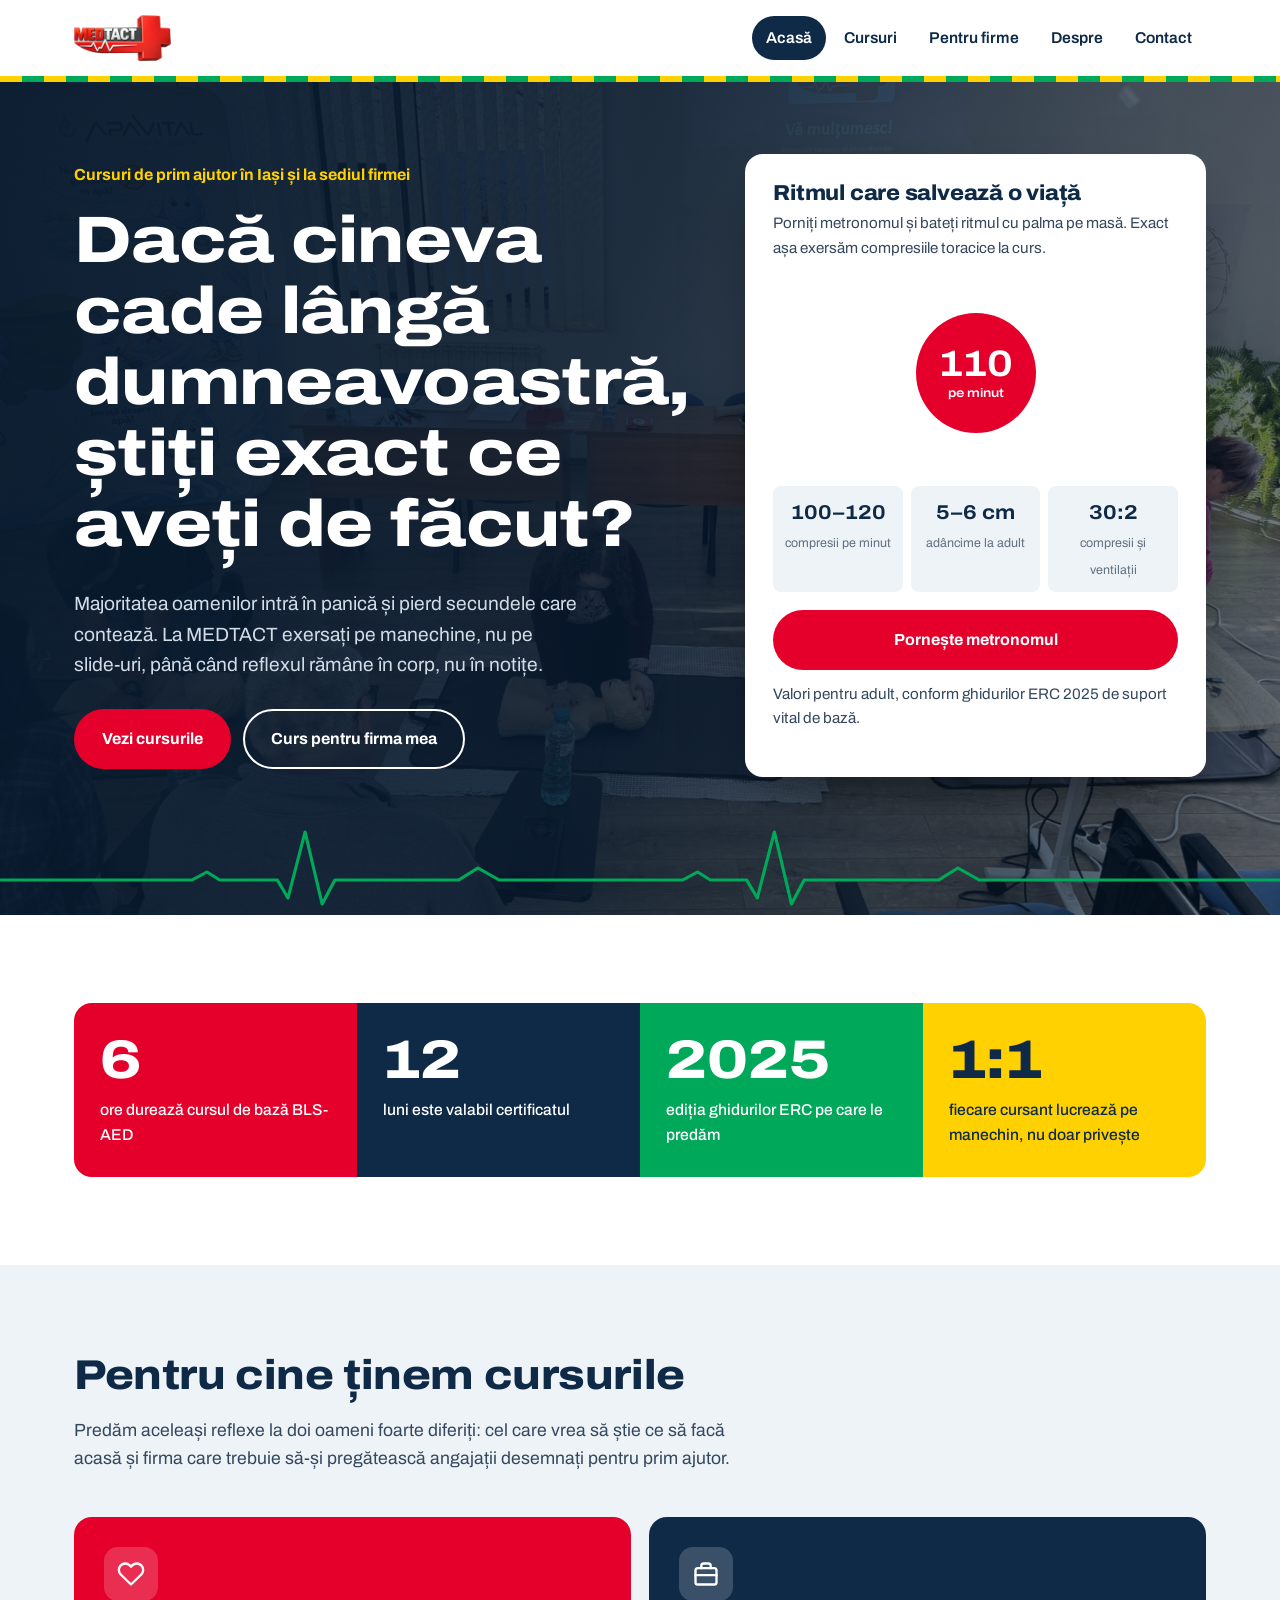
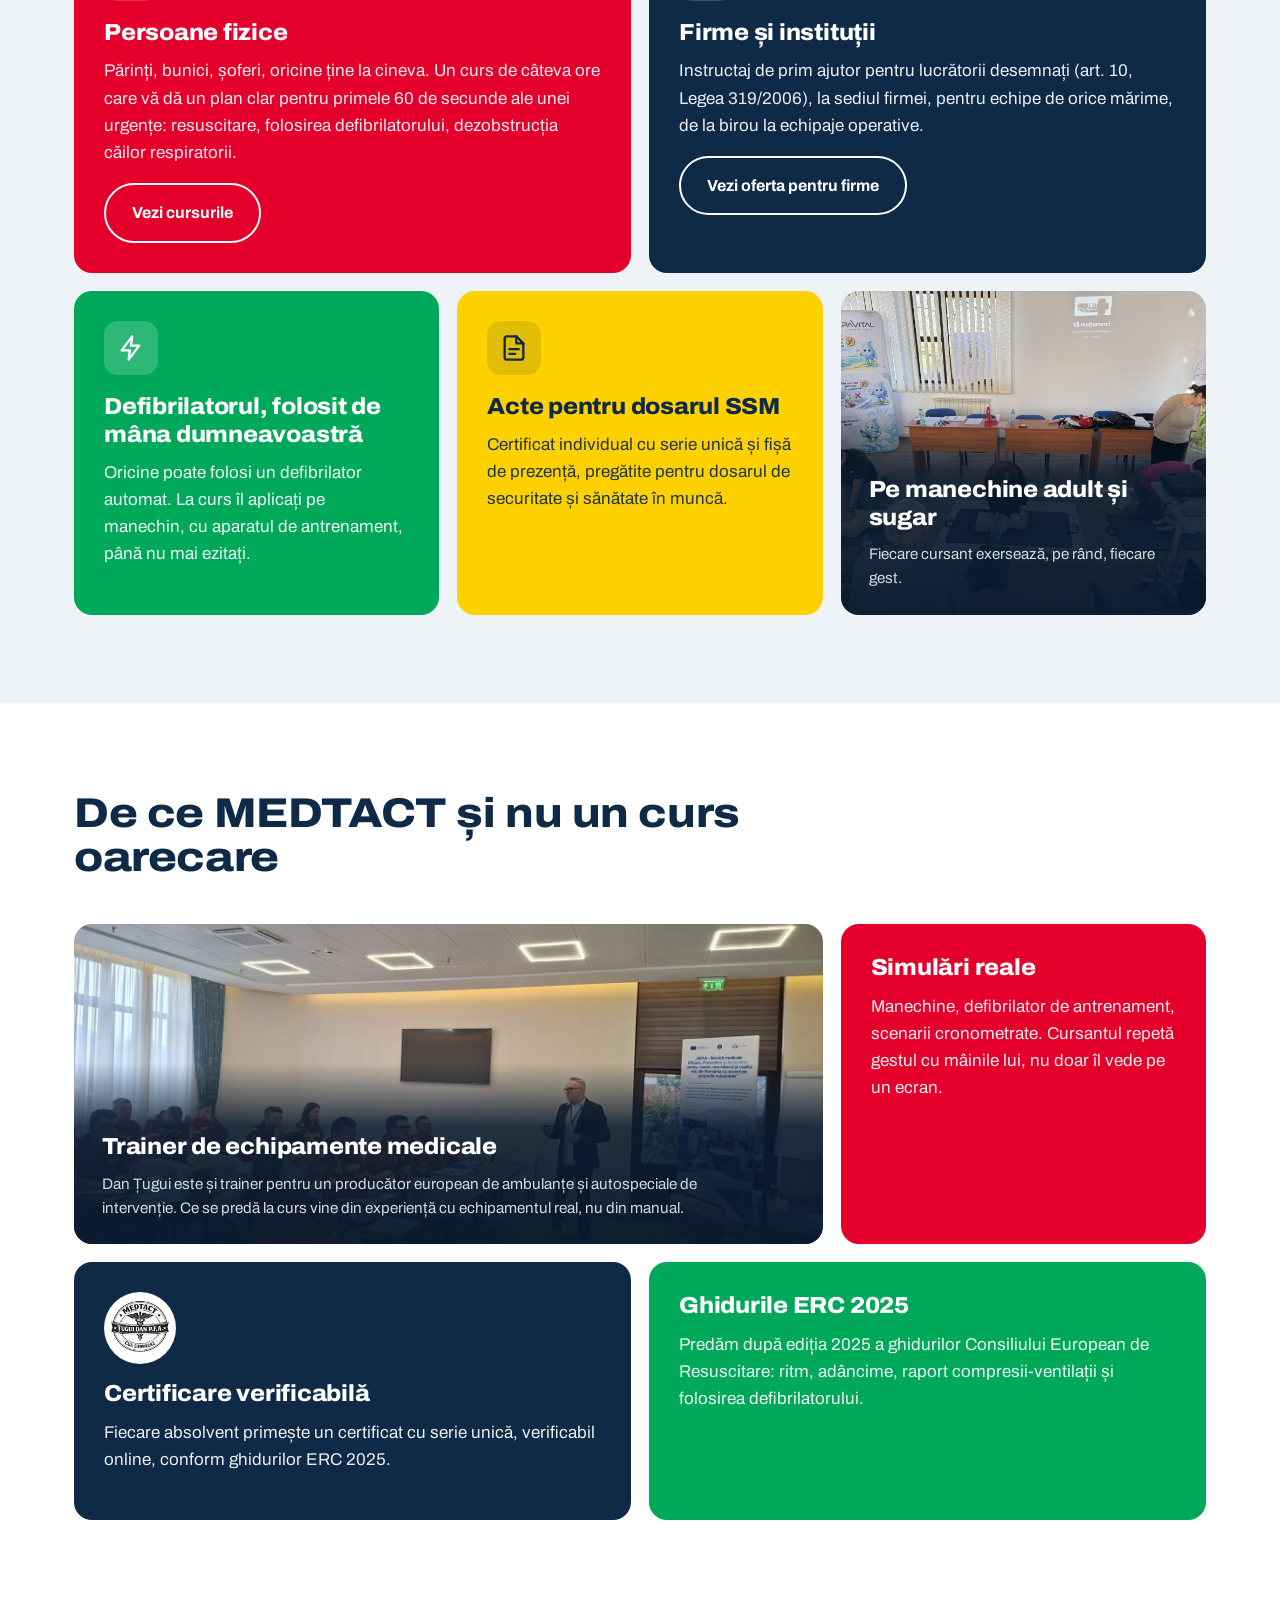
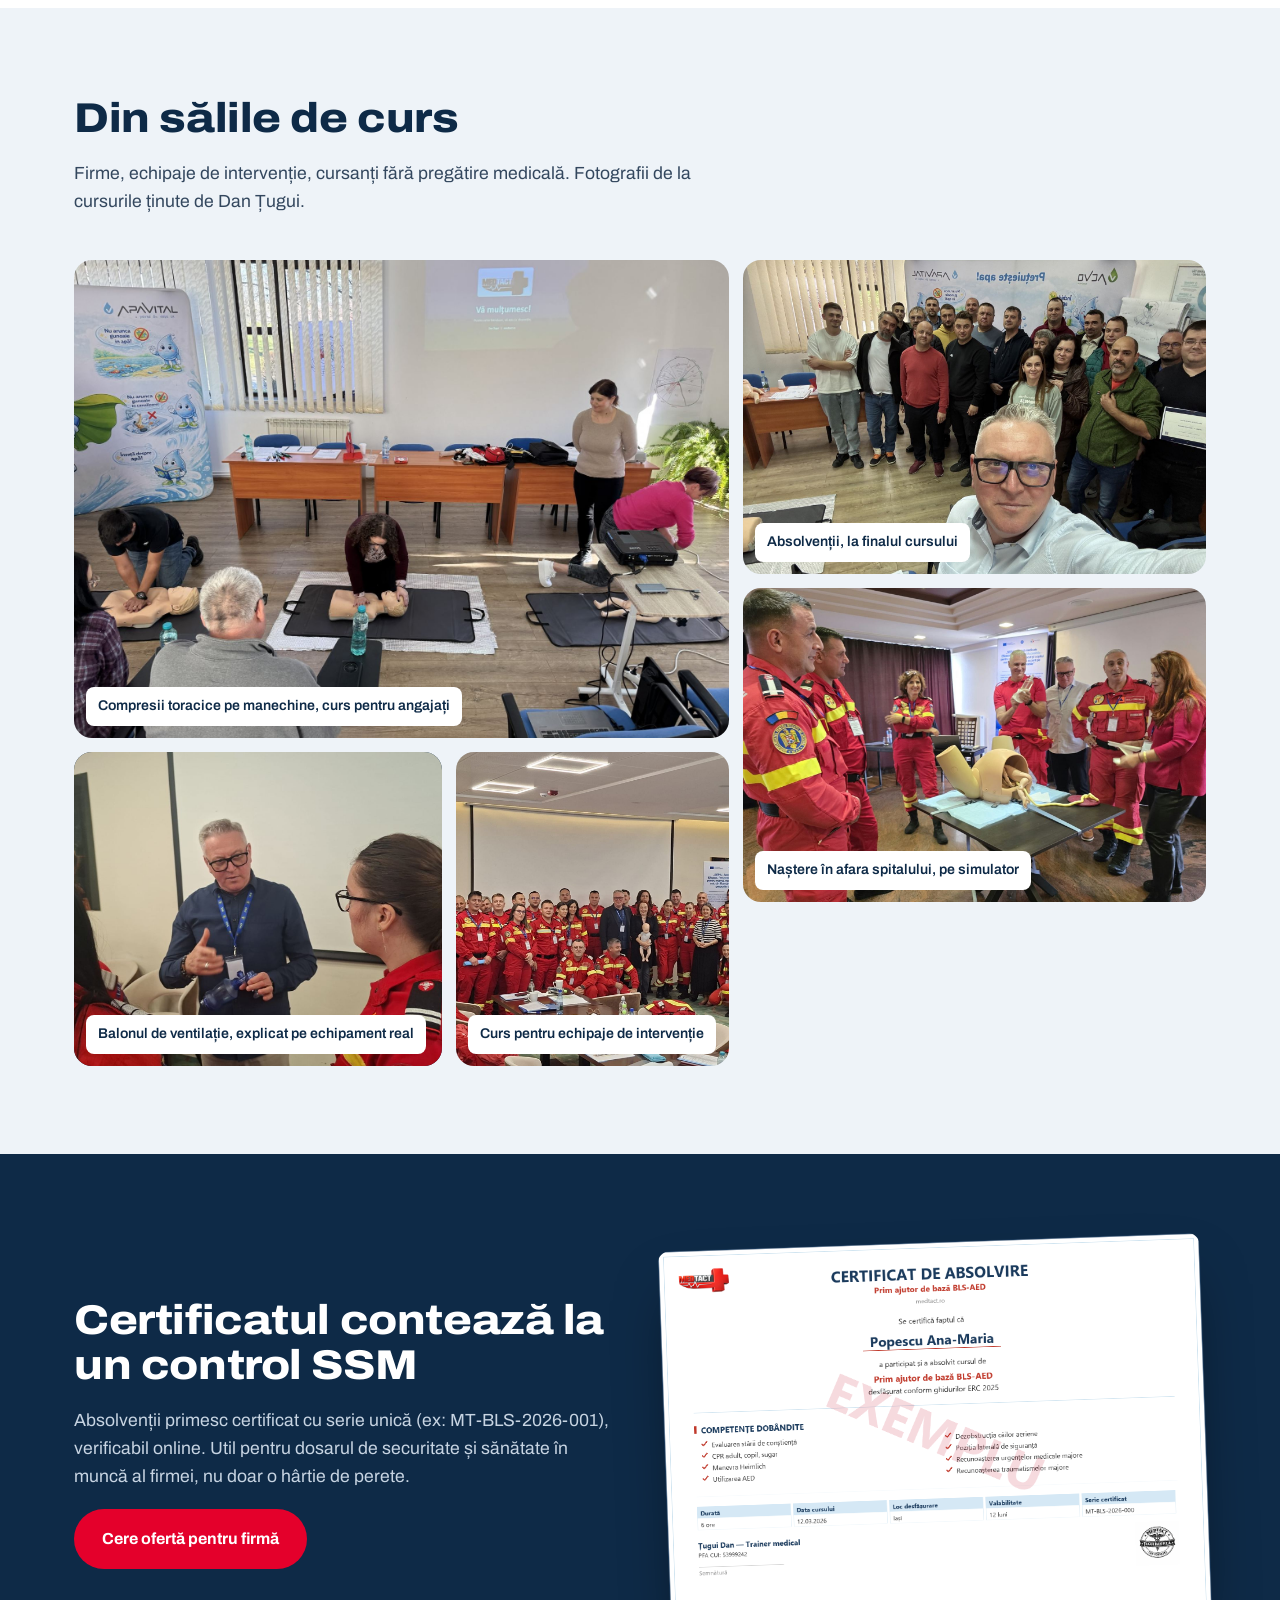
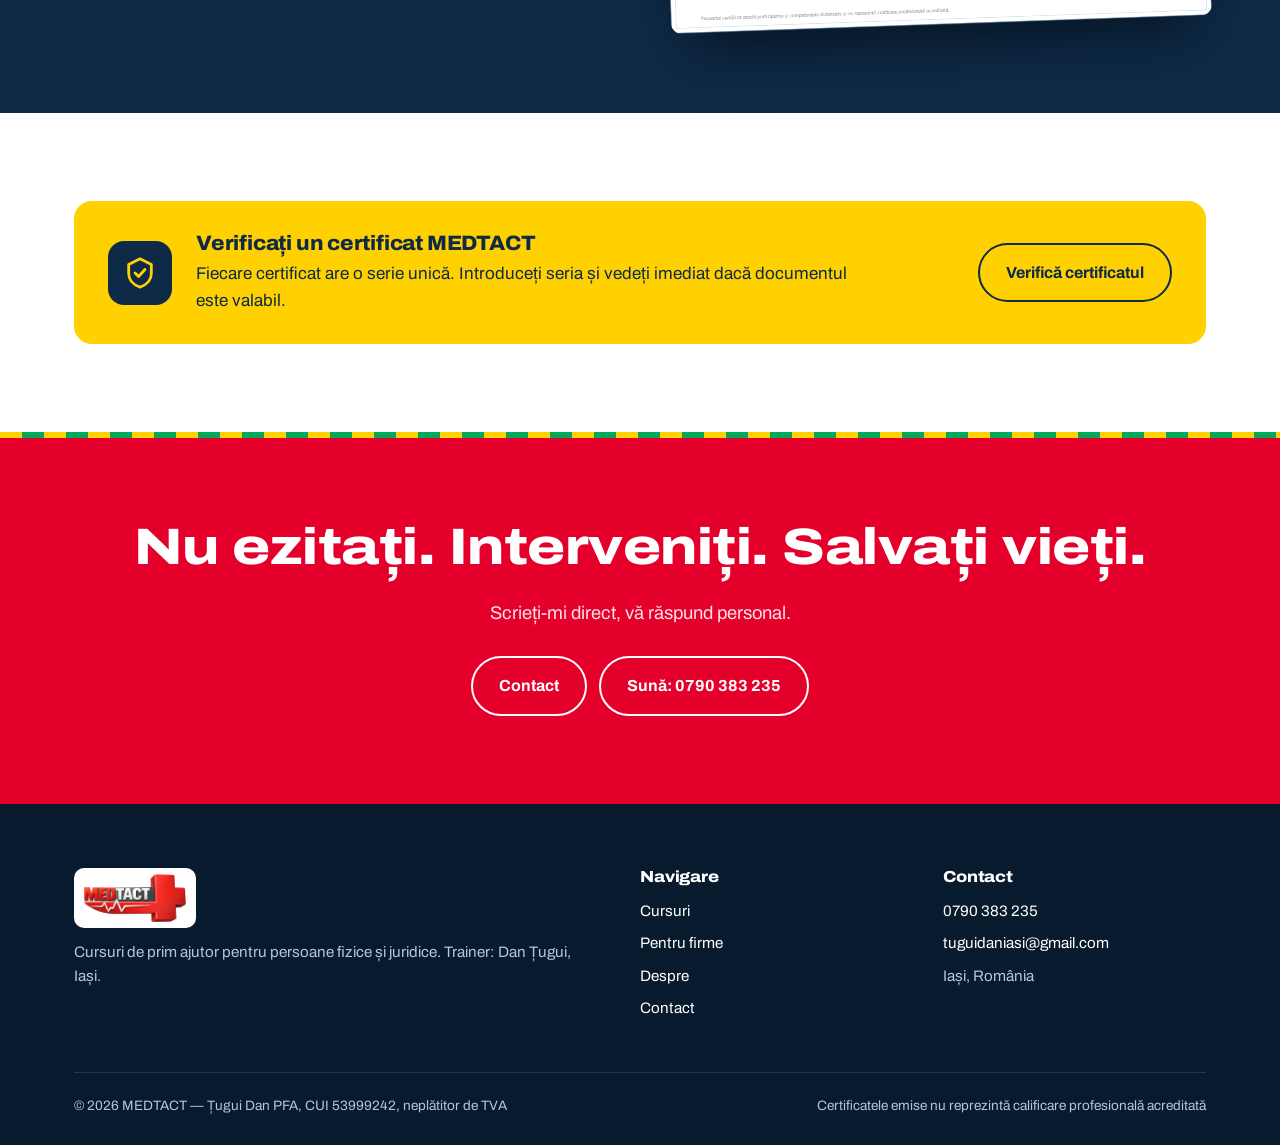
==== index.html @ 48e7e047 "Redesign: paletă autospeciale, metronom RCP, casete colorate, galerie foto, fonturi locale Co-Author" ====
<!DOCTYPE html>
<html lang="ro">
<head>
<meta charset="UTF-8">
<meta name="viewport" content="width=device-width, initial-scale=1.0">
<title>MEDTACT — Cursuri de prim ajutor pentru persoane și firme | Iași</title>
<meta name="description" content="Cursuri de prim ajutor cu simulări reale, nu PowerPoint. Pentru persoane fizice și firme, susținute de Dan Țugui, formator și trainer medical în Iași.">
<link rel="canonical" href="https://medtact.ro/">
<meta property="og:type" content="website">
<meta property="og:site_name" content="MEDTACT">
<meta property="og:locale" content="ro_RO">
<meta property="og:title" content="MEDTACT — Cursuri de prim ajutor pentru persoane și firme | Iași">
<meta property="og:description" content="Cursuri de prim ajutor cu simulări reale, nu PowerPoint. Pentru persoane fizice și firme, susținute de Dan Țugui, formator și trainer medical în Iași.">
<meta property="og:url" content="https://medtact.ro/">
<meta property="og:image" content="https://medtact.ro/assets/og-image.png">
<meta property="og:image:width" content="1200">
<meta property="og:image:height" content="630">
<meta name="twitter:card" content="summary_large_image">
<meta name="twitter:title" content="MEDTACT — Cursuri de prim ajutor pentru persoane și firme | Iași">
<meta name="twitter:description" content="Cursuri de prim ajutor cu simulări reale, nu PowerPoint. Pentru persoane fizice și firme, susținute de Dan Țugui, formator și trainer medical în Iași.">
<meta name="twitter:image" content="https://medtact.ro/assets/og-image.png">
<link rel="icon" href="assets/favicon.ico">
<link rel="stylesheet" href="assets/style.css">
<script type="application/ld+json">
{
  "@context": "https://schema.org",
  "@type": "EducationalOrganization",
  "name": "MEDTACT",
  "url": "https://medtact.ro/",
  "logo": "https://medtact.ro/assets/logo-cropped.png",
  "image": "https://medtact.ro/assets/og-image.png",
  "description": "Cursuri de prim ajutor cu simulări reale, pentru persoane fizice și firme, susținute de Dan Țugui, formator și trainer medical în Iași.",
  "telephone": "+40790383235",
  "email": "tuguidaniasi@gmail.com",
  "founder": {
    "@type": "Person",
    "name": "Dan Țugui"
  },
  "address": {
    "@type": "PostalAddress",
    "addressLocality": "Iași",
    "addressCountry": "RO"
  },
  "areaServed": "Iași"
}
</script>
</head>
<body>

<header class="site-header">
  <div class="wrap">
    <a href="index.html" class="brand">
      <img src="assets/logo-cropped.png" alt="MEDTACT">
    </a>
    <nav class="main-nav">
      <ul>
        <li><a href="index.html" class="active">Acasă</a></li>
        <li><a href="cursuri.html">Cursuri</a></li>
        <li><a href="firme.html">Pentru firme</a></li>
        <li><a href="despre.html">Despre</a></li>
        <li><a href="contact.html">Contact</a></li>
      </ul>
    </nav>
    <button class="nav-toggle" aria-label="Meniu">☰</button>
  </div>
</header>

<section class="hero hero-photo">
  <div class="wrap">
    <div class="hero-grid">
      <div>
        <p class="eyebrow">Cursuri de prim ajutor în Iași și la sediul firmei</p>
        <h1>Dacă cineva cade lângă dumneavoastră, știți exact ce aveți de făcut?</h1>
        <p class="lead">Majoritatea oamenilor intră în panică și pierd secundele care contează. La MEDTACT exersați pe manechine, nu pe slide-uri, până când reflexul rămâne în corp, nu în notițe.</p>
        <div class="btn-row">
          <a href="cursuri.html" class="btn btn-primary">Vezi cursurile</a>
          <a href="firme.html" class="btn btn-outline">Curs pentru firma mea</a>
        </div>
      </div>
      <aside class="metronome" id="metronom" aria-labelledby="metronom-titlu">
        <h2 id="metronom-titlu">Ritmul care salvează o viață</h2>
        <p>Porniți metronomul și bateți ritmul cu palma pe masă. Exact așa exersăm compresiile toracice la curs.</p>
        <div class="pulse-stage" aria-hidden="true">
          <span class="pulse-ring"></span>
          <div class="pulse"><div><b>110</b><small>pe minut</small></div></div>
        </div>
        <div class="metro-facts">
          <div><strong>100–120</strong><span>compresii pe minut</span></div>
          <div><strong>5–6 cm</strong><span>adâncime la adult</span></div>
          <div><strong>30:2</strong><span>compresii și ventilații</span></div>
        </div>
        <button type="button" class="btn btn-primary" id="metronom-btn" aria-pressed="false">Pornește metronomul</button>
        <p class="metro-source">Valori pentru adult, conform ghidurilor ERC 2025 de suport vital de bază.</p>
      </aside>
    </div>
  </div>
  <svg class="ecg" viewBox="0 0 1200 90" preserveAspectRatio="none" aria-hidden="true">
    <path d="M0 55 H180 l14 -8 l12 8 H260 l10 18 l16 -66 l16 72 l12 -24 H430 l18 -12 l20 12 H640 l14 -8 l12 8 H700 l10 18 l16 -66 l16 72 l12 -24 H880 l18 -12 l20 12 H1200"/>
  </svg>
</section>

<section>
  <div class="wrap">
    <div class="stats">
      <div class="stat"><div class="num" data-count="6">6</div><div class="label">ore durează cursul de bază BLS-AED</div></div>
      <div class="stat"><div class="num" data-count="12">12</div><div class="label">luni este valabil certificatul</div></div>
      <div class="stat"><div class="num">2025</div><div class="label">ediția ghidurilor ERC pe care le predăm</div></div>
      <div class="stat"><div class="num">1:1</div><div class="label">fiecare cursant lucrează pe manechin, nu doar privește</div></div>
    </div>
  </div>
</section>

<section class="alt">
  <div class="wrap">
    <div class="section-head">
      <h2>Pentru cine ținem cursurile</h2>
      <p>Predăm aceleași reflexe la doi oameni foarte diferiți: cel care vrea să știe ce să facă acasă și firma care trebuie să-și pregătească angajații desemnați pentru prim ajutor.</p>
    </div>
    <div class="bento">
      <div class="box box-red span-3">
        <div class="box-icon"><svg viewBox="0 0 24 24" fill="none" stroke="currentColor" stroke-width="2" stroke-linecap="round" stroke-linejoin="round"><path d="M20.8 4.6a5.5 5.5 0 0 0-7.8 0L12 5.7l-1-1.1a5.5 5.5 0 0 0-7.8 7.8L12 21l8.8-8.6a5.5 5.5 0 0 0 0-7.8z"/></svg></div>
        <h3>Persoane fizice</h3>
        <p>Părinți, bunici, șoferi, oricine ține la cineva. Un curs de câteva ore care vă dă un plan clar pentru primele 60 de secunde ale unei urgențe: resuscitare, folosirea defibrilatorului, dezobstrucția căilor respiratorii.</p>
        <a href="cursuri.html" class="btn btn-outline">Vezi cursurile</a>
      </div>
      <div class="box box-navy span-3">
        <div class="box-icon"><svg viewBox="0 0 24 24" fill="none" stroke="currentColor" stroke-width="2" stroke-linecap="round" stroke-linejoin="round"><rect x="3" y="7" width="18" height="14" rx="2"/><path d="M8 7V5a2 2 0 0 1 2-2h4a2 2 0 0 1 2 2v2M3 13h18"/></svg></div>
        <h3>Firme și instituții</h3>
        <p>Instructaj de prim ajutor pentru lucrătorii desemnați (art. 10, Legea 319/2006), la sediul firmei, pentru echipe de orice mărime, de la birou la echipaje operative.</p>
        <a href="firme.html" class="btn btn-outline">Vezi oferta pentru firme</a>
      </div>
      <div class="box box-green span-2">
        <div class="box-icon"><svg viewBox="0 0 24 24" fill="none" stroke="currentColor" stroke-width="2" stroke-linecap="round" stroke-linejoin="round"><path d="M13 2L4 14h7l-1 8 9-12h-7z"/></svg></div>
        <h3>Defibrilatorul, folosit de mâna dumneavoastră</h3>
        <p>Oricine poate folosi un defibrilator automat. La curs îl aplicați pe manechin, cu aparatul de antrenament, până nu mai ezitați.</p>
      </div>
      <div class="box box-yellow span-2">
        <div class="box-icon"><svg viewBox="0 0 24 24" fill="none" stroke="currentColor" stroke-width="2" stroke-linecap="round" stroke-linejoin="round"><path d="M14 2H6a2 2 0 0 0-2 2v16a2 2 0 0 0 2 2h12a2 2 0 0 0 2-2V8z"/><path d="M14 2v6h6M8 13h8M8 17h5"/></svg></div>
        <h3>Acte pentru dosarul SSM</h3>
        <p>Certificat individual cu serie unică și fișă de prezență, pregătite pentru dosarul de securitate și sănătate în muncă.</p>
      </div>
      <div class="box box-photo span-2" style="background-image:url('assets/curs-firma-practica.jpg');">
        <div class="box-caption"><h3>Pe manechine adult și sugar</h3><p>Fiecare cursant exersează, pe rând, fiecare gest.</p></div>
      </div>
    </div>
  </div>
</section>

<section>
  <div class="wrap">
    <div class="section-head">
      <h2>De ce MEDTACT și nu un curs oarecare</h2>
    </div>
    <div class="bento">
      <div class="box box-photo span-4" style="background-image:url('assets/curs-prezentare.jpg');background-position:65% center;">
        <div class="box-caption"><h3>Trainer de echipamente medicale</h3><p>Dan Țugui este și trainer pentru un producător european de ambulanțe și autospeciale de intervenție. Ce se predă la curs vine din experiență cu echipamentul real, nu din manual.</p></div>
      </div>
      <div class="box box-red span-2">
        <h3>Simulări reale</h3>
        <p>Manechine, defibrilator de antrenament, scenarii cronometrate. Cursantul repetă gestul cu mâinile lui, nu doar îl vede pe un ecran.</p>
      </div>
      <div class="box box-navy span-3">
        <img src="assets/seal-medtact.png" alt="Ștampilă MEDTACT — Țugui Dan PFA" width="72" height="72" style="margin-bottom:16px;background:#fff;border-radius:50%;">
        <h3>Certificare verificabilă</h3>
        <p>Fiecare absolvent primește un certificat cu serie unică, verificabil online, conform ghidurilor ERC 2025.</p>
      </div>
      <div class="box box-green span-3">
        <h3>Ghidurile ERC 2025</h3>
        <p>Predăm după ediția 2025 a ghidurilor Consiliului European de Resuscitare: ritm, adâncime, raport compresii-ventilații și folosirea defibrilatorului.</p>
      </div>
    </div>
  </div>
</section>

<section class="alt">
  <div class="wrap">
    <div class="section-head">
      <h2>Din sălile de curs</h2>
      <p>Firme, echipaje de intervenție, cursanți fără pregătire medicală. Fotografii de la cursurile ținute de Dan Țugui.</p>
    </div>
    <div class="gallery">
      <figure class="g-a"><img src="assets/curs-firma-rcp.jpg" alt="Cursanți care exersează compresii toracice pe manechine adult și sugar" loading="lazy"><figcaption>Compresii toracice pe manechine, curs pentru angajați</figcaption></figure>
      <figure class="g-b"><img src="assets/grup-absolventi.jpg" alt="Grup de absolvenți la finalul cursului, cu diplomele" loading="lazy"><figcaption>Absolvenții, la finalul cursului</figcaption></figure>
      <figure class="g-c"><img src="assets/curs-simulator-nastere.jpg" alt="Echipaj de intervenție care exersează pe un simulator de naștere" loading="lazy"><figcaption>Naștere în afara spitalului, pe simulator</figcaption></figure>
      <figure class="g-d"><img src="assets/curs-balon-ventilatie.jpg" alt="Dan Țugui explică folosirea balonului de ventilație" loading="lazy" style="object-position:55% center;"><figcaption>Balonul de ventilație, explicat pe echipament real</figcaption></figure>
      <figure class="g-e"><img src="assets/curs-echipaje-grup.jpg" alt="Grup de cursanți din echipajele de intervenție" loading="lazy"><figcaption>Curs pentru echipaje de intervenție</figcaption></figure>
    </div>
  </div>
</section>

<section class="dark">
  <div class="wrap">
    <div class="grid grid-2" style="align-items:center;gap:48px;">
      <div class="section-head" style="margin-bottom:0;">
        <h2>Certificatul contează la un control SSM</h2>
        <p>Absolvenții primesc certificat cu serie unică (ex: MT-BLS-2026-001), verificabil online. Util pentru dosarul de securitate și sănătate în muncă al firmei, nu doar o hârtie de perete.</p>
        <a href="firme.html" class="btn btn-primary">Cere ofertă pentru firmă</a>
      </div>
      <div>
        <img src="assets/certificat-exemplu.png" alt="Exemplu de certificat MEDTACT de absolvire a cursului de prim ajutor BLS-AED" style="width:100%;height:auto;border-radius:12px;box-shadow:0 30px 60px -20px rgba(0,0,0,.6);transform:rotate(-2deg);">
      </div>
    </div>
  </div>
</section>

<section>
  <div class="wrap">
    <div class="verify-box">
      <div>
        <h3>Verificați un certificat MEDTACT</h3>
        <p>Fiecare certificat are o serie unică. Introduceți seria și vedeți imediat dacă documentul este valabil.</p>
      </div>
      <a href="https://tuguidaniasi-wq.github.io/medtact-verify/" class="btn btn-outline-dark" target="_blank" rel="noopener">Verifică certificatul</a>
    </div>
  </div>
</section>

<section class="cta-banner">
  <div class="wrap">
    <h2>Nu ezitați. Interveniți. Salvați vieți.</h2>
    <p>Scrieți-mi direct, vă răspund personal.</p>
    <div class="btn-row">
      <a href="contact.html" class="btn btn-outline">Contact</a>
      <a href="tel:0790383235" class="btn btn-outline">Sună: 0790 383 235</a>
    </div>
  </div>
</section>

<footer class="site-footer">
  <div class="wrap">
    <div class="footer-grid">
      <div>
        <img src="assets/logo-cropped.png" alt="MEDTACT" style="height:36px;margin-bottom:12px;">
        <p>Cursuri de prim ajutor pentru persoane fizice și juridice. Trainer: Dan Țugui, Iași.</p>
      </div>
      <div>
        <h4>Navigare</h4>
        <ul>
          <li><a href="cursuri.html">Cursuri</a></li>
          <li><a href="firme.html">Pentru firme</a></li>
          <li><a href="despre.html">Despre</a></li>
          <li><a href="contact.html">Contact</a></li>
        </ul>
      </div>
      <div>
        <h4>Contact</h4>
        <ul>
          <li><a href="tel:0790383235">0790 383 235</a></li>
          <li><a href="mailto:tuguidaniasi@gmail.com">tuguidaniasi@gmail.com</a></li>
          <li>Iași, România</li>
        </ul>
      </div>
    </div>
    <div class="footer-bottom">
      <span>© 2026 MEDTACT — Țugui Dan PFA, CUI 53999242, neplătitor de TVA</span>
      <span>Certificatele emise nu reprezintă calificare profesională acreditată</span>
    </div>
  </div>
</footer>

<script src="assets/main.js"></script>
</body>
</html>
---- assets/style.css ----
/* MEDTACT — stylesheet comun
   Paleta vine din livreaua autospecialelor de intervenție:
   roșu de salvare, galben fluorescent, verde AED, bleumarin. */

@font-face {
  font-family: "Archivo";
  src: url("fonts/archivo-latin-ext-standard-normal.woff2") format("woff2");
  font-weight: 100 900;
  font-stretch: 62% 125%;
  font-display: swap;
  unicode-range: U+0100-02BA, U+02BD-02C5, U+02C7-02CC, U+02CE-02D7, U+02DD-02FF, U+0304, U+0308, U+0329, U+1D00-1DBF, U+1E00-1E9F, U+1EF2-1EFF, U+2020, U+20A0-20AB, U+20AD-20C0, U+2113, U+2C60-2C7F, U+A720-A7FF;
}
@font-face {
  font-family: "Archivo";
  src: url("fonts/archivo-latin-standard-normal.woff2") format("woff2");
  font-weight: 100 900;
  font-stretch: 62% 125%;
  font-display: swap;
  unicode-range: U+0000-00FF, U+0131, U+0152-0153, U+02BB-02BC, U+02C6, U+02DA, U+02DC, U+0304, U+0308, U+0329, U+2000-206F, U+20AC, U+2122, U+2191, U+2193, U+2212, U+2215, U+FEFF, U+FFFD;
}

:root {
  --red: #e4002b;
  --red-dark: #b0001f;
  --yellow: #ffd100;
  --green: #00a859;
  --green-dark: #00803f;
  --navy: #0e2a47;
  --navy-deep: #081a2e;
  --ink: #0e2a47;
  --gray-dark: #33475e;
  --gray: #5e6f82;
  --mist: #eef3f8;
  --line: #d6e0ea;
  --white: #ffffff;
  --radius-s: 8px;
  --radius-l: 18px;
  --maxw: 1180px;
  --battenburg: repeating-linear-gradient(90deg, var(--yellow) 0 22px, var(--green) 22px 44px);
}

* { box-sizing: border-box; }
html { scroll-behavior: smooth; }
@media (prefers-reduced-motion: reduce) {
  html { scroll-behavior: auto; }
  *, *::before, *::after { animation: none !important; transition: none !important; }
}

body {
  margin: 0;
  font-family: "Archivo", "Segoe UI", Arial, sans-serif;
  font-size: 1.0625rem;
  color: var(--ink);
  background: var(--white);
  line-height: 1.6;
  -webkit-font-smoothing: antialiased;
}

img { max-width: 100%; display: block; }
a { color: var(--red); }
a:hover { color: var(--red-dark); }
:focus-visible { outline: 3px solid var(--yellow); outline-offset: 3px; border-radius: 4px; }

h1, h2, h3, h4 {
  font-family: inherit;
  font-stretch: 112%;
  font-weight: 800;
  line-height: 1.08;
  letter-spacing: -0.01em;
  margin: 0 0 0.45em;
  color: inherit;
}
h1 { font-size: clamp(2.2rem, 5.4vw, 4.1rem); font-stretch: 118%; }
h2 { font-size: clamp(1.7rem, 3.4vw, 2.6rem); }
h3 { font-size: 1.3rem; font-stretch: 105%; line-height: 1.2; }
h4 { font-size: 1rem; }
p { margin: 0 0 1em; color: var(--gray-dark); max-width: 68ch; }

.wrap { max-width: var(--maxw); margin: 0 auto; padding: 0 24px; }
section { padding: 88px 0; }
section.alt { background: var(--mist); }
section.dark { background: var(--navy); color: var(--white); }
section.dark p { color: #c7d4e2; }

/* ---------- Antet ---------- */
.site-header {
  position: sticky; top: 0; z-index: 50;
  background: rgba(255,255,255,0.96);
  backdrop-filter: blur(8px);
}
.site-header::after { content: ""; display: block; height: 6px; background: var(--battenburg); }
.site-header .wrap { display: flex; align-items: center; justify-content: space-between; height: 76px; }
.brand img { height: 46px; width: auto; }
.main-nav ul { list-style: none; margin: 0; padding: 0; display: flex; gap: 4px; }
.main-nav a {
  display: block; padding: 9px 14px; border-radius: 999px;
  color: var(--navy); text-decoration: none; font-weight: 600; font-size: 0.98rem;
}
.main-nav a:hover { background: var(--mist); color: var(--navy); }
.main-nav a.active { background: var(--navy); color: var(--white); }
.nav-toggle {
  display: none; background: none; border: 2px solid var(--navy); color: var(--navy);
  border-radius: var(--radius-s); width: 46px; height: 42px; font-size: 1.3rem; cursor: pointer;
}
@media (max-width: 860px) {
  .nav-toggle { display: block; }
  .main-nav { display: none; position: absolute; top: 82px; left: 0; right: 0; background: var(--white); border-bottom: 4px solid var(--navy); }
  .main-nav.open { display: block; }
  .main-nav ul { flex-direction: column; padding: 12px 16px 18px; }
  .main-nav a { padding: 13px 16px; font-size: 1.05rem; }
}

/* ---------- Butoane ---------- */
.btn {
  display: inline-flex; align-items: center; justify-content: center; gap: 10px;
  padding: 15px 26px; border-radius: 999px; border: 2px solid transparent;
  font: inherit; font-weight: 700; font-size: 1rem; text-decoration: none; cursor: pointer;
  transition: transform .15s ease, background-color .15s ease;
}
.btn:active { transform: translateY(1px); }
.btn-primary { background: var(--red); color: var(--white); }
.btn-primary:hover { background: var(--red-dark); color: var(--white); }
.btn-outline { border-color: currentColor; color: var(--white); background: transparent; }
.btn-outline:hover { background: var(--white); color: var(--navy); }
.btn-outline-dark { border-color: var(--navy); color: var(--navy); background: transparent; }
.btn-outline-dark:hover { background: var(--navy); color: var(--white); }
.btn-green { background: var(--green); color: var(--white); }
.btn-green:hover { background: var(--green-dark); color: var(--white); }
.btn-row { display: flex; flex-wrap: wrap; gap: 12px; margin-top: 28px; }

/* ---------- Hero pagina principală ---------- */
.hero {
  position: relative; overflow: hidden;
  background: var(--navy-deep); color: var(--white);
  padding: 72px 0 0;
}
.hero-photo::before {
  content: ""; position: absolute; inset: 0;
  background: linear-gradient(100deg, rgba(8,26,46,.97) 0%, rgba(8,26,46,.88) 46%, rgba(8,26,46,.55) 100%),
              url("curs-firma-rcp.jpg") center/cover;
}
.hero .wrap { position: relative; }
.hero-grid { display: grid; grid-template-columns: 1.15fr 0.85fr; gap: 48px; align-items: center; }
.eyebrow { color: var(--yellow); font-weight: 700; font-size: 1rem; margin-bottom: 18px; }
.hero h1 { max-width: 14ch; }
.hero p.lead { color: #d3dde8; font-size: 1.2rem; max-width: 46ch; }
.ecg { display: block; position: relative; width: 100%; height: 90px; margin-top: 48px; }
.ecg path { fill: none; stroke: var(--green); stroke-width: 3; stroke-linejoin: round; stroke-linecap: round;
  stroke-dasharray: 2400; animation: ecg-draw 2.6s .3s ease-out both; }
@keyframes ecg-draw { from { stroke-dashoffset: 2400; } to { stroke-dashoffset: 0; } }

/* Metronom RCP — elementul semnătură */
.metronome {
  background: var(--white); color: var(--navy);
  border-radius: var(--radius-l); padding: 28px;
  box-shadow: 0 30px 60px -20px rgba(0,0,0,.55);
}
.metronome h2 { font-size: 1.35rem; font-stretch: 105%; margin-bottom: 6px; }
.metronome p { font-size: 0.95rem; color: var(--gray-dark); margin-bottom: 18px; }
.pulse-stage { display: grid; place-items: center; height: 190px; position: relative; }
.pulse {
  width: 120px; height: 120px; border-radius: 50%;
  background: var(--red); display: grid; place-items: center;
  color: var(--white); font-weight: 800; font-stretch: 115%; line-height: 1; text-align: center;
  position: relative; z-index: 1;
}
.pulse b { font-size: 2.3rem; display: block; }
.pulse small { font-size: 0.78rem; font-weight: 600; }
.pulse-ring { position: absolute; width: 120px; height: 120px; border-radius: 50%; border: 3px solid var(--red); opacity: 0; }
.metronome.is-on .pulse { animation: compress var(--beat, 545ms) ease-out infinite; }
.metronome.is-on .pulse-ring { animation: ring var(--beat, 545ms) ease-out infinite; }
@keyframes compress { 0% { transform: scale(1); } 18% { transform: scale(.86); } 45%, 100% { transform: scale(1); } }
@keyframes ring { 0% { transform: scale(.9); opacity: .9; } 100% { transform: scale(1.6); opacity: 0; } }
.metro-facts { display: grid; grid-template-columns: repeat(3, 1fr); gap: 8px; margin: 18px 0; }
.metro-facts div { background: var(--mist); border-radius: var(--radius-s); padding: 10px 8px; text-align: center; }
.metro-facts strong { display: block; font-size: 1.25rem; font-stretch: 112%; }
.metro-facts span { font-size: 0.78rem; color: var(--gray); }
.metronome .btn { width: 100%; }
.metro-source { font-size: 0.78rem; color: var(--gray); margin: 12px 0 0; }

/* ---------- Titluri de secțiune ---------- */
.section-head { margin-bottom: 44px; max-width: 760px; }
.section-head.center { text-align: center; margin-left: auto; margin-right: auto; }
.section-head.center p { margin-left: auto; margin-right: auto; }
.section-head p { font-size: 1.1rem; }

/* ---------- Grile ---------- */
.grid { display: grid; gap: 22px; }
.grid-2 { grid-template-columns: repeat(2, 1fr); }
.grid-3 { grid-template-columns: repeat(3, 1fr); }
.grid-4 { grid-template-columns: repeat(4, 1fr); }
@media (max-width: 960px) { .grid-4 { grid-template-columns: repeat(2, 1fr); } .grid-3 { grid-template-columns: 1fr 1fr; } }
@media (max-width: 680px) { .grid-2, .grid-3, .grid-4, .hero-grid { grid-template-columns: 1fr; } }

/* ---------- Casete ---------- */
.card {
  background: var(--white); border: 1px solid var(--line);
  border-radius: var(--radius-l); padding: 28px;
}
section.alt .card { border-color: transparent; }
.card h3 { margin-bottom: 10px; }
.card p:last-child { margin-bottom: 0; }
.card > a:not(.btn) { font-weight: 700; text-decoration: none; }

/* Casete pline, colorate după semnificație:
   roșu = intervenție, verde = AED, galben = lege și acte, bleumarin = firme */
.box { border-radius: var(--radius-l); padding: 30px; position: relative; overflow: hidden; }
.box h3 { font-size: 1.45rem; }
.box p { color: inherit; opacity: .92; }
.box-red { background: var(--red); color: var(--white); }
.box-green { background: var(--green); color: var(--white); }
.box-yellow { background: var(--yellow); color: var(--navy); }
.box-navy { background: var(--navy); color: var(--white); }
.box-photo { padding: 0; min-height: 320px; display: flex; align-items: flex-end; color: var(--white); background: var(--navy) center/cover; }
.box-photo .box-caption { padding: 24px 28px; background: linear-gradient(rgba(8,26,46,0), rgba(8,26,46,.85) 35%, rgba(8,26,46,.96)); width: 100%; padding-top: 70px; }
.box-photo .box-caption p { margin: 0; color: #e3eaf2; font-size: .95rem; }
.box-icon { width: 54px; height: 54px; border-radius: 14px; background: rgba(255,255,255,.18); display: grid; place-items: center; margin-bottom: 18px; }
.box-yellow .box-icon { background: rgba(14,42,71,.12); }
.box-icon svg { width: 28px; height: 28px; }

.bento { display: grid; gap: 18px; grid-template-columns: repeat(6, 1fr); }
.bento .span-2 { grid-column: span 2; }
.bento .span-3 { grid-column: span 3; }
.bento .span-4 { grid-column: span 4; }
@media (max-width: 960px) { .bento { grid-template-columns: 1fr 1fr; } .bento > * { grid-column: span 1 !important; } .bento .span-4 { grid-column: span 2 !important; } }
@media (max-width: 620px) { .bento { grid-template-columns: 1fr; } .bento > *, .bento .span-4 { grid-column: span 1 !important; } }

.tag {
  display: inline-block; font-size: 0.85rem; font-weight: 700;
  padding: 5px 12px; border-radius: 999px; margin-bottom: 16px;
  background: var(--mist); color: var(--navy);
}
.tag.red { background: var(--red); color: var(--white); }

/* ---------- Cifre ---------- */
.stats { display: grid; grid-template-columns: repeat(4, 1fr); gap: 0; border-radius: var(--radius-l); overflow: hidden; }
.stat { padding: 30px 26px; color: var(--white); }
.stat:nth-child(1) { background: var(--red); }
.stat:nth-child(2) { background: var(--navy); }
.stat:nth-child(3) { background: var(--green); }
.stat:nth-child(4) { background: var(--yellow); color: var(--navy); }
.stat .num { font-size: clamp(2.4rem, 4.5vw, 3.4rem); font-weight: 800; font-stretch: 120%; line-height: 1; }
.stat .label { margin-top: 10px; font-weight: 500; font-size: 0.98rem; }
@media (max-width: 860px) { .stats { grid-template-columns: 1fr 1fr; } }

/* ---------- Galerie ---------- */
.gallery { display: grid; gap: 14px; grid-template-columns: repeat(12, 1fr); grid-auto-rows: 150px; }
.gallery figure { margin: 0; position: relative; border-radius: var(--radius-l); overflow: hidden; background: var(--navy); }
.gallery img { width: 100%; height: 100%; object-fit: cover; transition: transform .5s ease; }
.gallery figure:hover img { transform: scale(1.04); }
.gallery figcaption {
  position: absolute; left: 12px; bottom: 12px; right: 12px;
  background: var(--white); color: var(--navy); font-size: .88rem; font-weight: 600;
  padding: 8px 12px; border-radius: var(--radius-s); width: fit-content; max-width: calc(100% - 24px);
}
.g-a { grid-column: span 7; grid-row: span 3; }
.g-b { grid-column: span 5; grid-row: span 2; }
.g-c { grid-column: span 5; grid-row: span 2; }
.g-d { grid-column: span 4; grid-row: span 2; }
.g-e { grid-column: span 3; grid-row: span 2; }
@media (max-width: 760px) {
  .gallery { grid-template-columns: 1fr 1fr; grid-auto-rows: 140px; }
  .g-a { grid-column: span 2; grid-row: span 2; }
  .g-b, .g-c, .g-d, .g-e { grid-column: span 1; grid-row: span 1; }
  .gallery figcaption { font-size: .78rem; padding: 6px 9px; }
}

/* ---------- Pași ---------- */
.steps { counter-reset: pas; }
.steps .card { position: relative; padding-top: 70px; }
.steps .card::before {
  counter-increment: pas; content: counter(pas);
  position: absolute; top: 22px; left: 28px; width: 36px; height: 36px; border-radius: 50%;
  background: var(--navy); color: var(--yellow); display: grid; place-items: center;
  font-weight: 800; font-stretch: 115%;
}

/* ---------- Hero pagini interioare ---------- */
.page-hero { position: relative; background: var(--navy); color: var(--white); padding: 84px 0 76px; overflow: hidden; }
.page-hero h1 { max-width: 18ch; }
.page-hero p { color: #d3dde8; font-size: 1.15rem; max-width: 60ch; margin-bottom: 0; }
.page-hero-photo { background-color: var(--navy); background-position: center; background-size: cover; }
.page-hero-photo::before {
  content: ""; position: absolute; inset: 0;
  background: linear-gradient(100deg, rgba(8,26,46,.95) 0%, rgba(8,26,46,.8) 55%, rgba(8,26,46,.35) 100%);
}
.page-hero .wrap { position: relative; }
.page-hero::after { content: ""; position: absolute; left: 0; right: 0; bottom: 0; height: 6px; background: repeating-linear-gradient(90deg, var(--red) 0 22px, var(--white) 22px 44px); }

/* ---------- Cursuri ---------- */
.course-card {
  background: var(--white); border-radius: var(--radius-l); padding: 0 28px 28px;
  border: 1px solid var(--line); display: flex; flex-direction: column; overflow: hidden;
}
.course-card::before { content: ""; display: block; height: 10px; margin: 0 -28px 26px; background: var(--navy); }
.course-card:has(.tag.red)::before { background: var(--red); }
.grid > .course-card:nth-child(3)::before { background: var(--green); }
.course-card h3 { font-size: 1.45rem; }
.course-card .btn { margin-top: auto; align-self: flex-start; }
.course-meta { display: flex; flex-wrap: wrap; gap: 8px; margin: 18px 0; }
.course-meta span { background: var(--mist); border-radius: 999px; padding: 6px 12px; font-size: .88rem; font-weight: 600; color: var(--navy); }
.course-price { font-size: 2.2rem; font-weight: 800; font-stretch: 118%; color: var(--red); margin: 8px 0 0; }
.price-note { font-size: 1rem; color: var(--gray); font-weight: 500; font-stretch: 100%; }
.price-tiers { margin: 4px 0 22px; border-radius: var(--radius-s); overflow: hidden; }
.tier { display: flex; justify-content: space-between; align-items: baseline; padding: 11px 14px; background: var(--mist); }
.tier:nth-child(even) { background: #e2eaf3; }
.tier-range { font-weight: 600; color: var(--gray-dark); }
.tier-price { font-weight: 800; color: var(--red); font-stretch: 108%; }

.check-list { list-style: none; padding: 0; margin: 0 0 8px; }
.check-list li { position: relative; padding: 0 0 10px 32px; color: var(--gray-dark); }
.check-list li::before {
  content: ""; position: absolute; left: 0; top: 4px; width: 20px; height: 20px; border-radius: 50%;
  background: var(--green) url("data:image/svg+xml,%3Csvg xmlns='http://www.w3.org/2000/svg' viewBox='0 0 20 20'%3E%3Cpath d='M5.5 10.5l3 3 6-7' fill='none' stroke='white' stroke-width='2.4' stroke-linecap='round' stroke-linejoin='round'/%3E%3C/svg%3E") center/100%;
}
.dark .check-list li, .box .check-list li { color: inherit; }

/* ---------- Verificare certificat ---------- */
.verify-box {
  display: grid; grid-template-columns: auto 1fr auto; gap: 24px; align-items: center;
  background: var(--yellow); color: var(--navy); border-radius: var(--radius-l); padding: 30px 34px;
}
.verify-box::before {
  content: ""; width: 64px; height: 64px; border-radius: 16px; background: var(--navy) url("data:image/svg+xml,%3Csvg xmlns='http://www.w3.org/2000/svg' viewBox='0 0 24 24' fill='none' stroke='%23ffd100' stroke-width='2' stroke-linecap='round' stroke-linejoin='round'%3E%3Cpath d='M12 2l8 4v6c0 5-3.5 8.5-8 10-4.5-1.5-8-5-8-10V6z'/%3E%3Cpath d='M8.5 12l2.5 2.5 4.5-5'/%3E%3C/svg%3E") center/34px no-repeat;
}
.verify-box h3 { margin: 0 0 4px; }
.verify-box p { margin: 0; color: var(--navy); }
.verify-box .btn-outline-dark:hover { color: var(--yellow); }
@media (max-width: 760px) { .verify-box { grid-template-columns: 1fr; } }

/* ---------- Bandă de final ---------- */
.cta-banner { background: var(--red); color: var(--white); text-align: center; position: relative; }
.cta-banner::before { content: ""; position: absolute; top: 0; left: 0; right: 0; height: 6px; background: var(--battenburg); }
.cta-banner h2 { font-size: clamp(2rem, 4.6vw, 3.2rem); font-stretch: 120%; }
.cta-banner p { color: #ffe1e6; margin: 0 auto 26px; font-size: 1.15rem; }
.cta-banner .btn-row { justify-content: center; }

/* ---------- Subsol ---------- */
.site-footer { background: var(--navy-deep); color: #b7c6d6; padding: 64px 0 28px; font-size: .95rem; }
.site-footer p { color: #b7c6d6; }
.site-footer a { color: var(--white); text-decoration: none; }
.site-footer a:hover { color: var(--yellow); }
.site-footer h4 { color: var(--white); font-size: 1rem; margin-bottom: 14px; }
.site-footer img { background: var(--white); border-radius: 10px; padding: 6px 10px; height: 48px !important; box-sizing: content-box; }
.footer-grid { display: grid; grid-template-columns: 2fr 1fr 1fr; gap: 40px; }
.footer-grid ul { list-style: none; padding: 0; margin: 0; }
.footer-grid li { margin-bottom: 8px; }
.footer-bottom { display: flex; flex-wrap: wrap; justify-content: space-between; gap: 10px; margin-top: 44px; padding-top: 22px; border-top: 1px solid rgba(255,255,255,.12); font-size: .85rem; }
@media (max-width: 700px) { .footer-grid { grid-template-columns: 1fr; } }

/* ---------- Formular ---------- */
.contact-form { display: grid; gap: 16px; }
.contact-form label { display: block; font-weight: 700; margin-bottom: 6px; font-size: .95rem; }
.contact-form input, .contact-form select, .contact-form textarea {
  width: 100%; font: inherit; padding: 13px 15px; border: 2px solid var(--line); border-radius: var(--radius-s); background: var(--white); color: var(--ink);
}
.contact-form input:focus, .contact-form select:focus, .contact-form textarea:focus { border-color: var(--navy); outline: none; box-shadow: 0 0 0 4px rgba(255,209,0,.6); }
.contact-form textarea { min-height: 140px; resize: vertical; }
.form-row-2 { display: grid; grid-template-columns: 1fr 1fr; gap: 16px; }
@media (max-width: 600px) { .form-row-2 { grid-template-columns: 1fr; } }

/* ---------- Pagina Despre ---------- */
.portrait { border-radius: var(--radius-l); overflow: hidden; position: relative; }
.portrait img { width: 100%; height: 100%; object-fit: cover; aspect-ratio: 4/3; }

@media (max-width: 600px) {
  section { padding: 60px 0; }
  .hero { padding-top: 48px; }
  .card, .box { padding: 24px; }
}
@media (max-width: 480px) {
  .metronome { padding: 22px; }
  .metro-facts strong { font-size: 1.02rem; font-stretch: 100%; }
  .metro-facts span { font-size: .72rem; line-height: 1.3; display: block; }
}
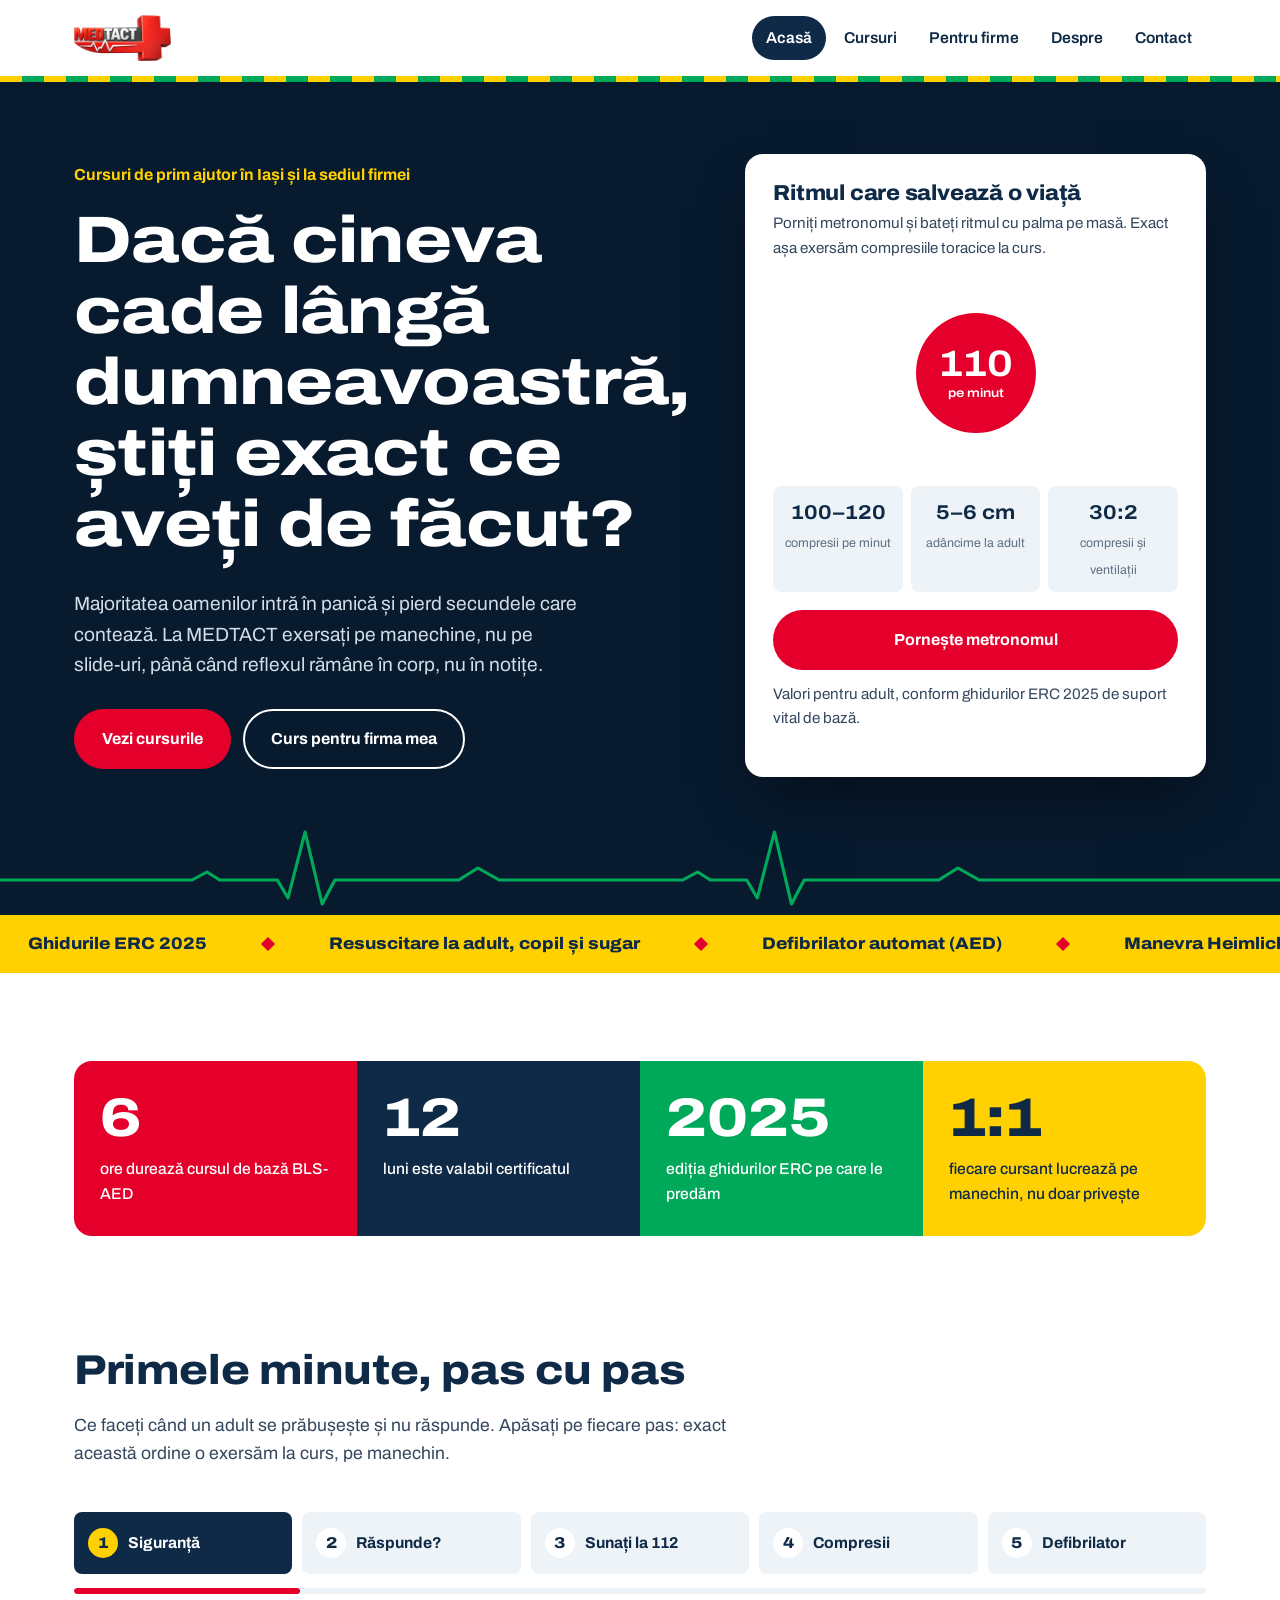
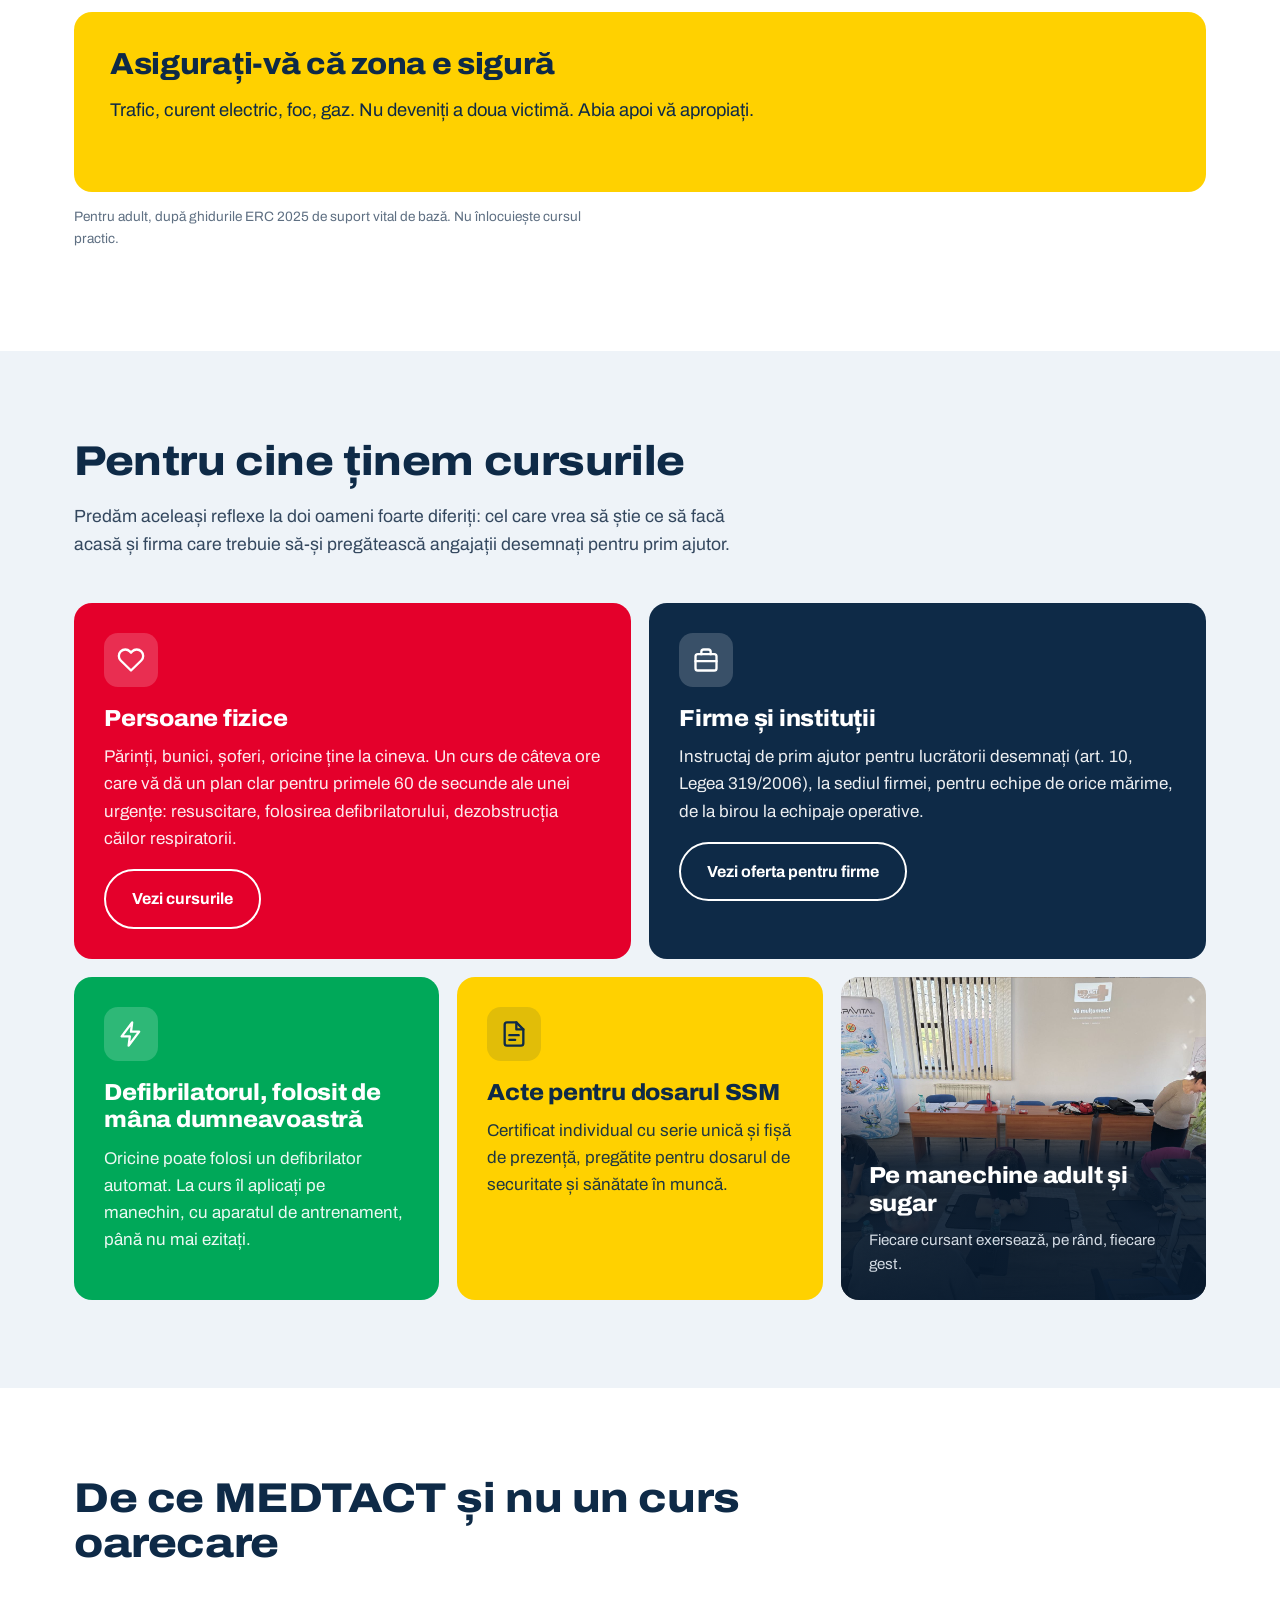
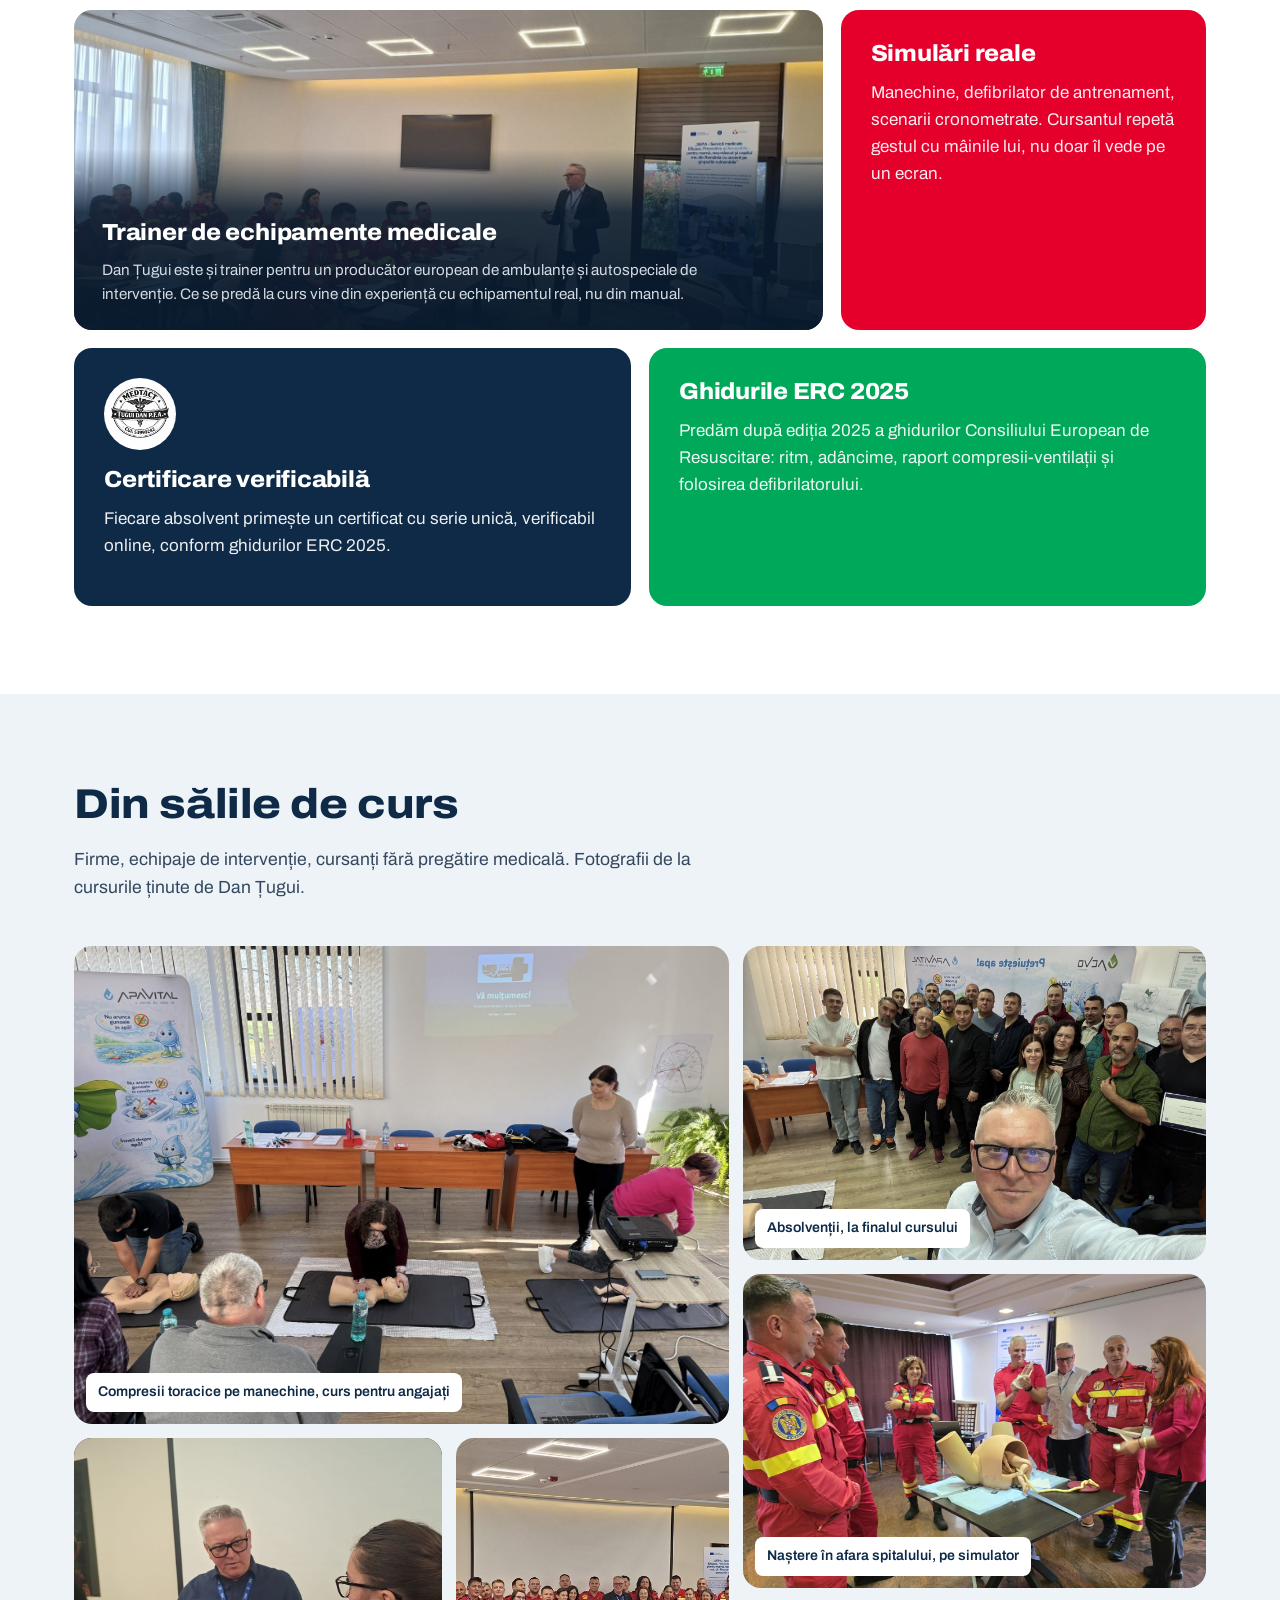
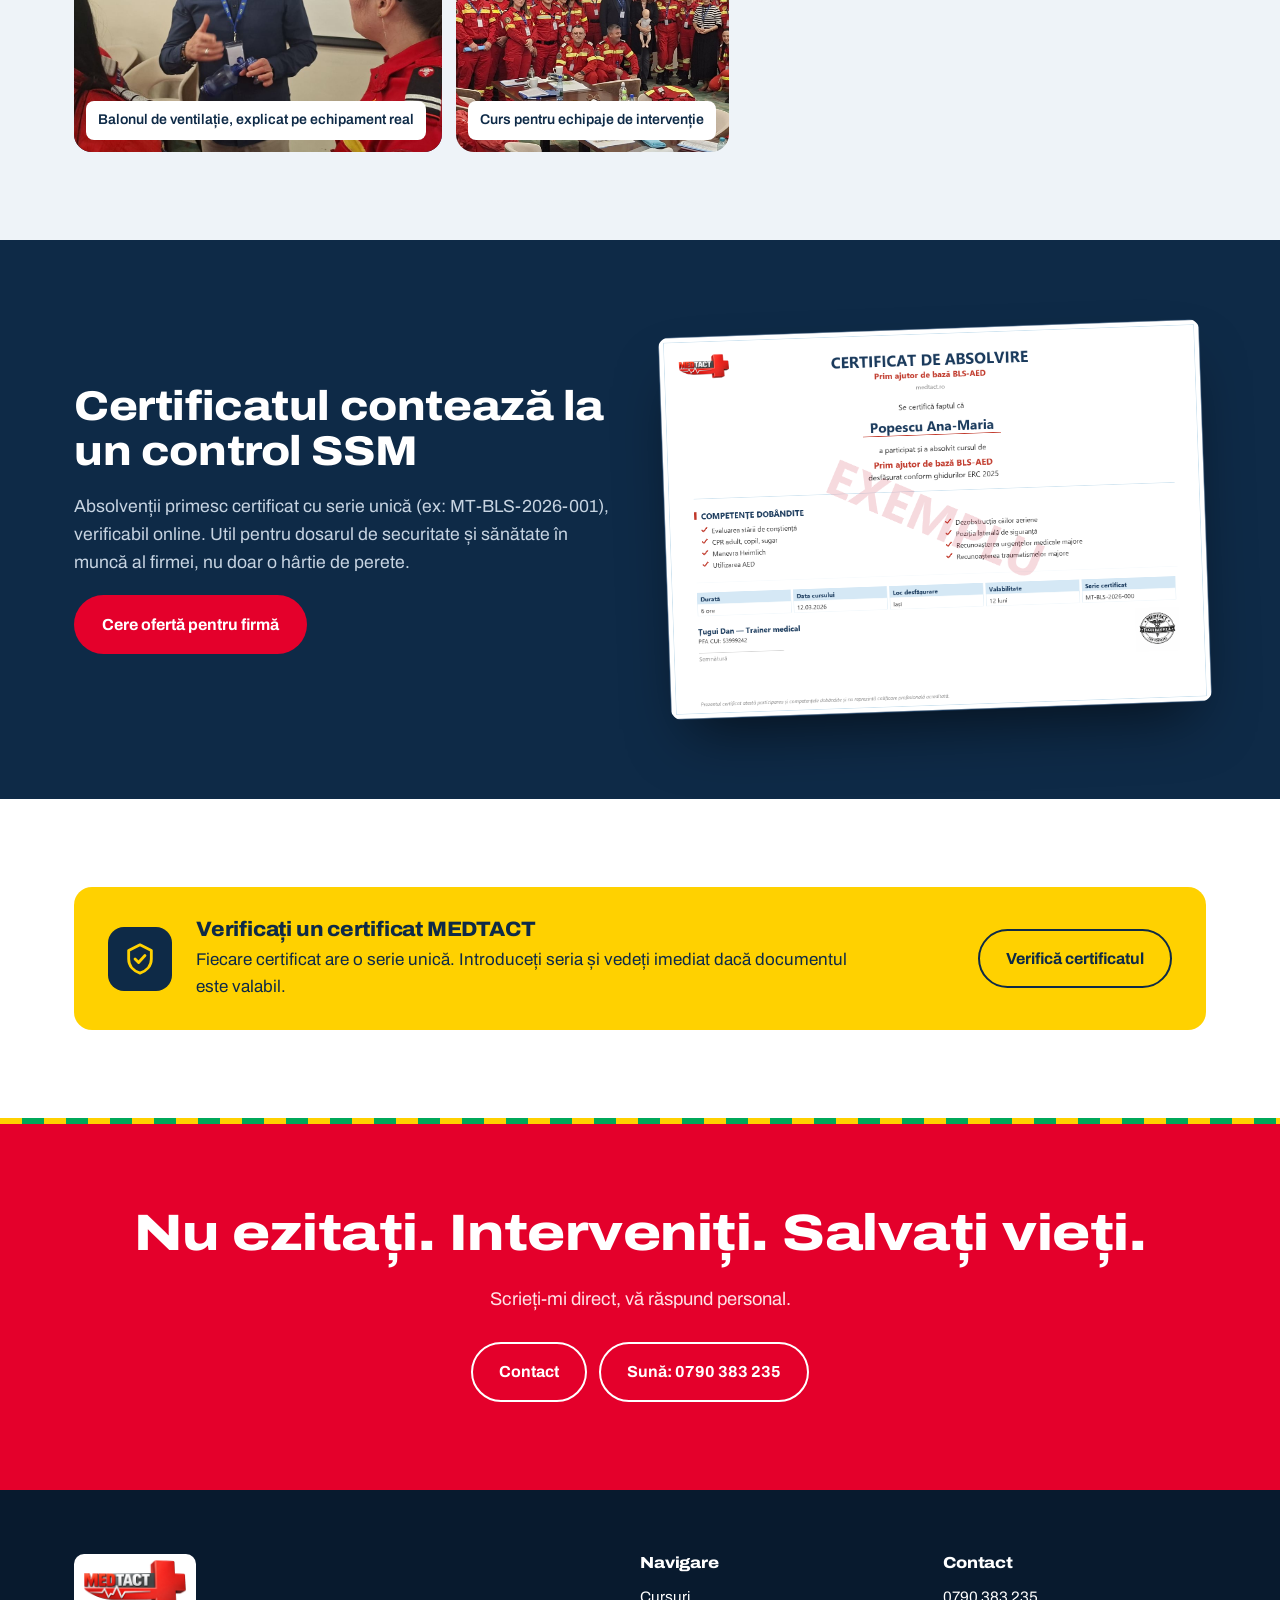
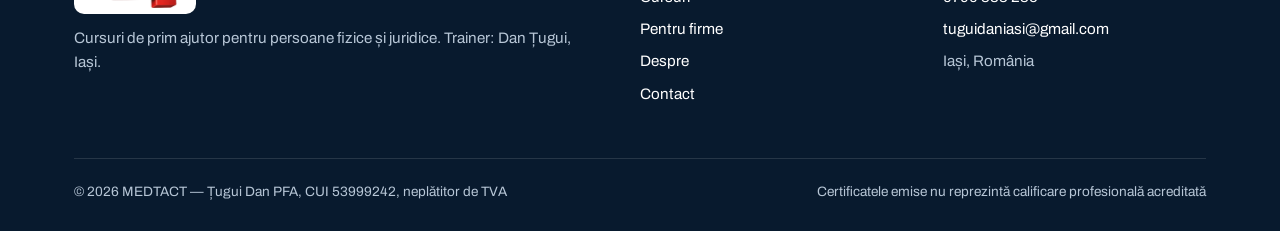
==== commit f8014e47: "Site dinamic: fotografii hero alternante, bandă derulantă, pași interactivi ERC 2025, apariții la de" ====
--- a/index.html
+++ b/index.html
@@ -20,7 +20,7 @@
 <meta name="twitter:description" content="Cursuri de prim ajutor cu simulări reale, nu PowerPoint. Pentru persoane fizice și firme, susținute de Dan Țugui, formator și trainer medical în Iași.">
 <meta name="twitter:image" content="https://medtact.ro/assets/og-image.png">
 <link rel="icon" href="assets/favicon.ico">
-<link rel="stylesheet" href="assets/style.css">
+<link rel="stylesheet" href="assets/style.css?v=3">
 <script type="application/ld+json">
 {
   "@context": "https://schema.org",
@@ -66,6 +66,11 @@
 </header>
 
 <section class="hero hero-photo">
+  <div class="hero-slides" aria-hidden="true">
+    <span style="background-image:url('assets/curs-firma-rcp.jpg');"></span>
+    <span style="background-image:url('assets/curs-prezentare.jpg');"></span>
+    <span style="background-image:url('assets/curs-simulator-nastere.jpg');"></span>
+  </div>
   <div class="wrap">
     <div class="hero-grid">
       <div>
@@ -99,6 +104,12 @@
   </svg>
 </section>
 
+<div class="ticker" aria-label="Ce acoperă cursurile">
+  <ul class="ticker-track"><li>Ghidurile ERC 2025</li><li>Resuscitare la adult, copil și sugar</li><li>Defibrilator automat (AED)</li><li>Manevra Heimlich</li><li>Poziția laterală de siguranță</li><li>Art. 10, Legea 319/2006</li><li>Certificat cu serie unică, verificabil online</li><li>Curs la sediul firmei</li></ul>
+  <ul class="ticker-track" aria-hidden="true"><li>Ghidurile ERC 2025</li><li>Resuscitare la adult, copil și sugar</li><li>Defibrilator automat (AED)</li><li>Manevra Heimlich</li><li>Poziția laterală de siguranță</li><li>Art. 10, Legea 319/2006</li><li>Certificat cu serie unică, verificabil online</li><li>Curs la sediul firmei</li></ul>
+</div>
+
+
 <section>
   <div class="wrap">
     <div class="stats">
@@ -109,6 +120,47 @@
     </div>
   </div>
 </section>
+
+<section class="first-minutes" id="primele-minute">
+  <div class="wrap">
+    <div class="section-head">
+      <h2>Primele minute, pas cu pas</h2>
+      <p>Ce faceți când un adult se prăbușește și nu răspunde. Apăsați pe fiecare pas: exact această ordine o exersăm la curs, pe manechin.</p>
+    </div>
+    <div class="fm" data-steps>
+      <ol class="fm-tabs" role="tablist">
+        <li><button role="tab" aria-selected="true" aria-controls="pas-1" id="tab-1"><span>1</span>Siguranță</button></li>
+        <li><button role="tab" aria-selected="false" aria-controls="pas-2" id="tab-2" tabindex="-1"><span>2</span>Răspunde?</button></li>
+        <li><button role="tab" aria-selected="false" aria-controls="pas-3" id="tab-3" tabindex="-1"><span>3</span>Sunați la 112</button></li>
+        <li><button role="tab" aria-selected="false" aria-controls="pas-4" id="tab-4" tabindex="-1"><span>4</span>Compresii</button></li>
+        <li><button role="tab" aria-selected="false" aria-controls="pas-5" id="tab-5" tabindex="-1"><span>5</span>Defibrilator</button></li>
+      </ol>
+      <div class="fm-progress" aria-hidden="true"><i></i></div>
+      <div class="fm-panel box-yellow" role="tabpanel" id="pas-1" aria-labelledby="tab-1">
+        <h3>Asigurați-vă că zona e sigură</h3>
+        <p>Trafic, curent electric, foc, gaz. Nu deveniți a doua victimă. Abia apoi vă apropiați.</p>
+      </div>
+      <div class="fm-panel box-navy" role="tabpanel" id="pas-2" aria-labelledby="tab-2" hidden>
+        <h3>Verificați dacă răspunde</h3>
+        <p>Scuturați ușor de umeri și întrebați tare: Mă auziți? Dacă nu răspunde și nu respiră normal, tratați situația ca stop cardiac.</p>
+      </div>
+      <div class="fm-panel box-red" role="tabpanel" id="pas-3" aria-labelledby="tab-3" hidden>
+        <h3>Sunați la 112, cu telefonul pe difuzor</h3>
+        <p>Sunați cât mai repede. Cât timp așteptați răspunsul, verificați respirația. Dispecerul vă poate ghida dacă nu sunteți sigur.</p>
+      </div>
+      <div class="fm-panel box-red" role="tabpanel" id="pas-4" aria-labelledby="tab-4" hidden>
+        <h3>Începeți compresiile toracice</h3>
+        <p>În centrul pieptului, 100–120 pe minut, 5–6 cm adâncime, cu întreruperi cât mai scurte. Folosiți metronomul de mai sus ca să prindeți ritmul.</p>
+      </div>
+      <div class="fm-panel box-green" role="tabpanel" id="pas-5" aria-labelledby="tab-5" hidden>
+        <h3>Cereți un defibrilator și folosiți-l</h3>
+        <p>Oricine poate folosi un defibrilator automat. Porniți aparatul și urmați instrucțiunile vocale. Continuați compresiile până preia echipajul.</p>
+      </div>
+      <p class="fm-source">Pentru adult, după ghidurile ERC 2025 de suport vital de bază. Nu înlocuiește cursul practic.</p>
+    </div>
+  </div>
+</section>
+
 
 <section class="alt">
   <div class="wrap">
@@ -258,6 +310,9 @@
   </div>
 </footer>
 
-<script src="assets/main.js"></script>
+
+<a class="call-fab" href="tel:0790383235" aria-label="Sunați la 0790 383 235">Sună acum</a>
+<dialog class="lightbox" aria-label="Fotografie mărită"><button class="lightbox-close" aria-label="Închide">×</button><img alt=""><p></p></dialog>
+<script src="assets/main.js?v=3"></script>
 </body>
 </html>
--- a/assets/style.css
+++ b/assets/style.css
@@ -135,10 +135,10 @@
   padding: 72px 0 0;
 }
 .hero-photo::before {
-  content: ""; position: absolute; inset: 0;
-  background: linear-gradient(100deg, rgba(8,26,46,.97) 0%, rgba(8,26,46,.88) 46%, rgba(8,26,46,.55) 100%),
-              url("curs-firma-rcp.jpg") center/cover;
-}
+  content: ""; position: absolute; inset: 0; z-index: 1;
+  background: linear-gradient(100deg, rgba(8,26,46,.96) 0%, rgba(8,26,46,.86) 46%, rgba(8,26,46,.5) 100%);
+}
+.hero > .wrap, .hero > .ecg { z-index: 2; }
 .hero .wrap { position: relative; }
 .hero-grid { display: grid; grid-template-columns: 1.15fr 0.85fr; gap: 48px; align-items: center; }
 .eyebrow { color: var(--yellow); font-weight: 700; font-size: 1rem; margin-bottom: 18px; }
@@ -373,3 +373,97 @@
   .metro-facts strong { font-size: 1.02rem; font-stretch: 100%; }
   .metro-facts span { font-size: .72rem; line-height: 1.3; display: block; }
 }
+
+/* ================= Dinamică ================= */
+
+/* Antet care se strânge la derulare */
+.site-header .wrap { transition: height .25s ease; }
+.site-header .brand img { transition: height .25s ease; }
+.site-header.scrolled { box-shadow: 0 8px 24px -12px rgba(8,26,46,.35); }
+.site-header.scrolled .wrap { height: 62px; }
+.site-header.scrolled .brand img { height: 38px; }
+@media (max-width: 860px) { .site-header.scrolled .main-nav { top: 68px; } }
+
+/* Fotografii hero care se schimbă lent */
+.hero-slides { position: absolute; inset: 0; z-index: 0; }
+.hero-slides span {
+  position: absolute; inset: 0; background-size: cover; background-position: center;
+  opacity: 0; animation: slide 21s infinite;
+}
+.hero-slides span:nth-child(2) { animation-delay: 7s; }
+.hero-slides span:nth-child(3) { animation-delay: 14s; }
+@keyframes slide {
+  0% { opacity: 0; transform: scale(1.08); }
+  6% { opacity: 1; }
+  33% { opacity: 1; }
+  40% { opacity: 0; transform: scale(1); }
+  100% { opacity: 0; }
+}
+@media (prefers-reduced-motion: reduce) { .hero-slides span:first-child { opacity: 1; } }
+
+/* Bandă derulantă */
+.ticker { display: flex; overflow: hidden; background: var(--yellow); color: var(--navy); padding: 16px 0; }
+.ticker-track { display: flex; flex-shrink: 0; gap: 0; margin: 0; padding: 0; list-style: none; animation: ticker 40s linear infinite; }
+.ticker li { white-space: nowrap; font-weight: 800; font-stretch: 110%; font-size: 1.05rem; padding: 0 28px; display: flex; align-items: center; gap: 28px; }
+.ticker li::after { content: ""; width: 10px; height: 10px; background: var(--red); transform: rotate(45deg); margin-left: 28px; }
+.ticker:hover .ticker-track { animation-play-state: paused; }
+@keyframes ticker { to { transform: translateX(-100%); } }
+
+/* Primele minute — pași interactivi */
+.first-minutes { background: var(--white); padding-top: 24px; }
+.fm-tabs { list-style: none; margin: 0; padding: 0; display: grid; grid-template-columns: repeat(5, 1fr); gap: 10px; }
+.fm-tabs button {
+  width: 100%; font: inherit; font-weight: 700; font-size: .98rem; color: var(--navy); cursor: pointer;
+  background: var(--mist); border: 2px solid transparent; border-radius: var(--radius-s);
+  padding: 14px 12px; display: flex; align-items: center; gap: 10px; text-align: left;
+  transition: background-color .2s ease, border-color .2s ease;
+}
+.fm-tabs button span {
+  flex-shrink: 0; width: 30px; height: 30px; border-radius: 50%; display: grid; place-items: center;
+  background: var(--white); color: var(--navy); font-weight: 800; font-stretch: 115%;
+}
+.fm-tabs button:hover { border-color: var(--navy); }
+.fm-tabs button[aria-selected="true"] { background: var(--navy); color: var(--white); }
+.fm-tabs button[aria-selected="true"] span { background: var(--yellow); }
+.fm-progress { height: 6px; background: var(--mist); border-radius: 999px; margin: 14px 0 18px; overflow: hidden; }
+.fm-progress i { display: block; height: 100%; width: 20%; background: var(--red); border-radius: 999px; transition: width .35s ease; }
+.fm-panel { border-radius: var(--radius-l); padding: 34px 36px; min-height: 180px; animation: panel-in .35s ease; }
+.fm-panel h3 { font-size: clamp(1.4rem, 2.6vw, 1.9rem); }
+.fm-panel p { font-size: 1.15rem; color: inherit; margin: 0; max-width: 60ch; }
+.fm-panel.box-red, .fm-panel.box-navy, .fm-panel.box-green { color: var(--white); }
+@keyframes panel-in { from { opacity: 0; transform: translateY(8px); } to { opacity: 1; transform: none; } }
+.fm-source { font-size: .85rem; color: var(--gray); margin-top: 14px; }
+@media (max-width: 760px) {
+  .fm-tabs { grid-template-columns: repeat(5, minmax(0,1fr)); gap: 6px; }
+  .fm-tabs button { flex-direction: column; justify-content: center; text-align: center; font-size: .72rem; padding: 10px 4px; gap: 6px; line-height: 1.2; }
+  .fm-panel { padding: 24px; }
+}
+
+/* Apariție la derulare — doar dacă JavaScript rulează și mișcarea e permisă */
+.js-reveal .reveal { opacity: 0; transform: translateY(26px); transition: opacity .7s ease, transform .7s cubic-bezier(.2,.7,.2,1); }
+.js-reveal .reveal.in { opacity: 1; transform: none; }
+
+/* Galerie cu mărire */
+.gallery figure { cursor: zoom-in; }
+.lightbox { border: 0; padding: 0; background: transparent; max-width: min(1100px, 94vw); }
+.lightbox::backdrop { background: rgba(8,26,46,.9); }
+.lightbox img { max-height: 80vh; width: auto; margin: 0 auto; border-radius: var(--radius-s); }
+.lightbox p { color: var(--white); text-align: center; margin: 12px auto 0; font-weight: 600; }
+.lightbox-close { position: fixed; top: 16px; right: 18px; width: 48px; height: 48px; border-radius: 50%; border: 0; background: var(--white); color: var(--navy); font-size: 1.8rem; line-height: 1; cursor: pointer; }
+
+/* Buton de apel fix, doar pe telefon */
+.call-fab { display: none; }
+@media (max-width: 760px) {
+  .call-fab {
+    display: flex; align-items: center; gap: 10px; position: fixed; right: 16px; bottom: 16px; z-index: 60;
+    background: var(--red); color: var(--white); font-weight: 800; text-decoration: none;
+    padding: 14px 20px 14px 16px; border-radius: 999px; box-shadow: 0 12px 28px -8px rgba(228,0,43,.6);
+  }
+  .call-fab::before {
+    content: ""; width: 22px; height: 22px;
+    background: url("data:image/svg+xml,%3Csvg xmlns='http://www.w3.org/2000/svg' viewBox='0 0 24 24' fill='none' stroke='white' stroke-width='2.2' stroke-linecap='round' stroke-linejoin='round'%3E%3Cpath d='M22 16.9v3a2 2 0 0 1-2.2 2 19.8 19.8 0 0 1-8.6-3.1 19.5 19.5 0 0 1-6-6A19.8 19.8 0 0 1 2.1 4.2 2 2 0 0 1 4.1 2h3a2 2 0 0 1 2 1.7c.1 1 .4 1.9.7 2.8a2 2 0 0 1-.5 2.1L8 9.9a16 16 0 0 0 6 6l1.3-1.3a2 2 0 0 1 2.1-.4c.9.3 1.8.6 2.8.7a2 2 0 0 1 1.7 2z'/%3E%3C/svg%3E") center/contain no-repeat;
+  }
+  .call-fab:hover { color: var(--white); background: var(--red-dark); }
+  .site-footer { padding-bottom: 96px; }
+}
+.fm-tabs li { display: flex; } .fm-tabs button { height: 100%; }
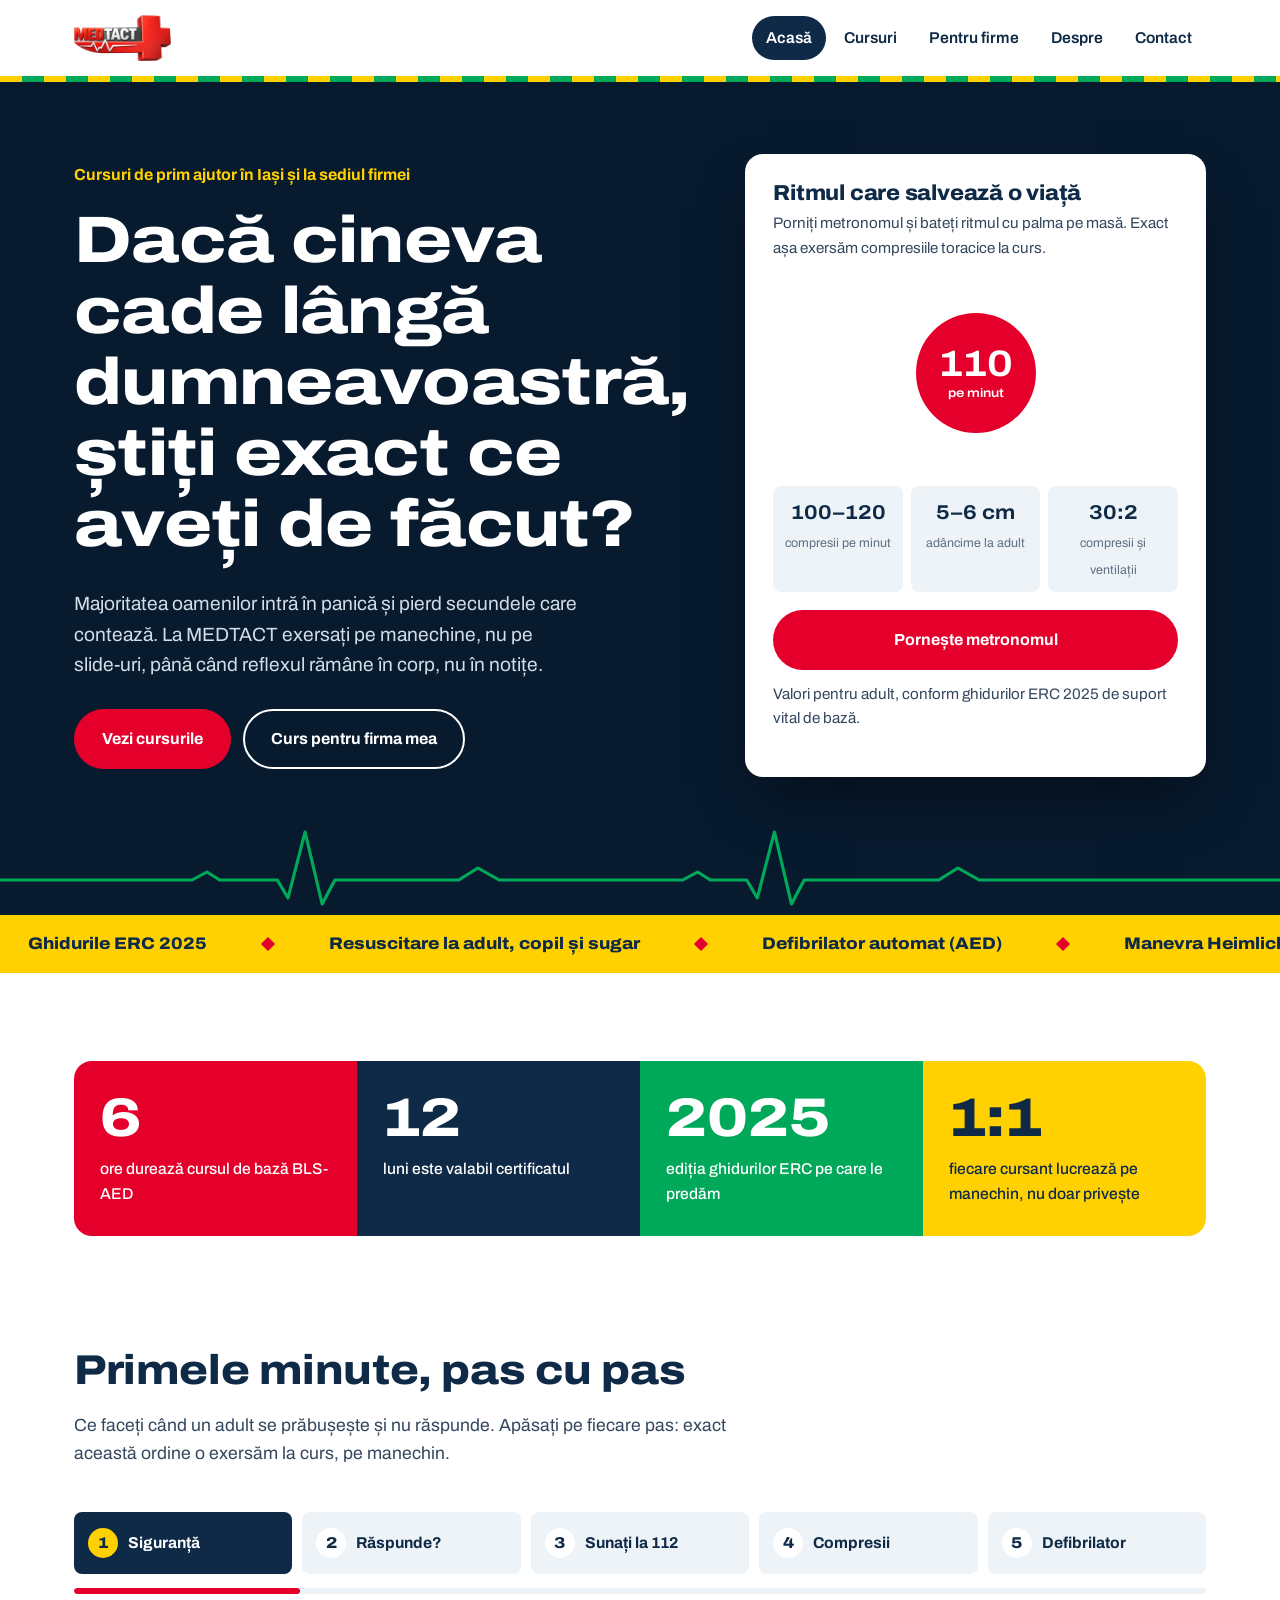
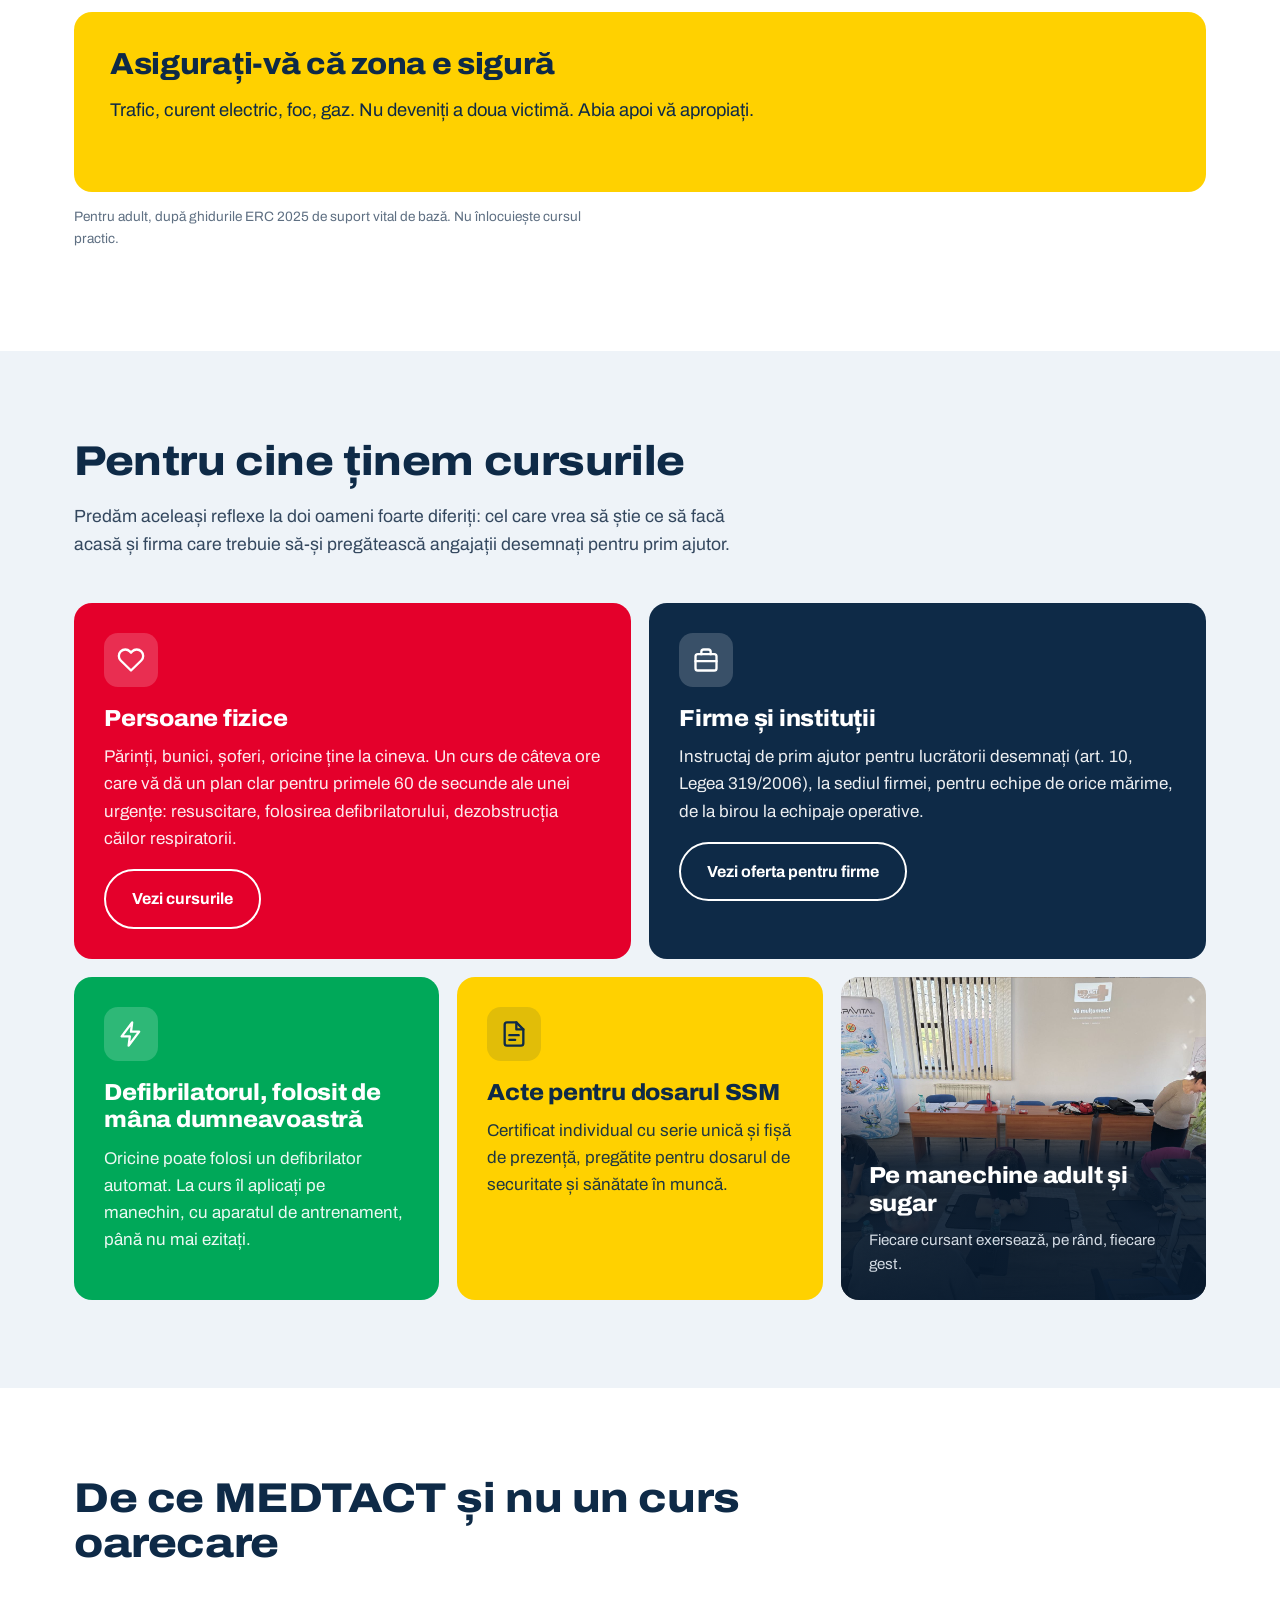
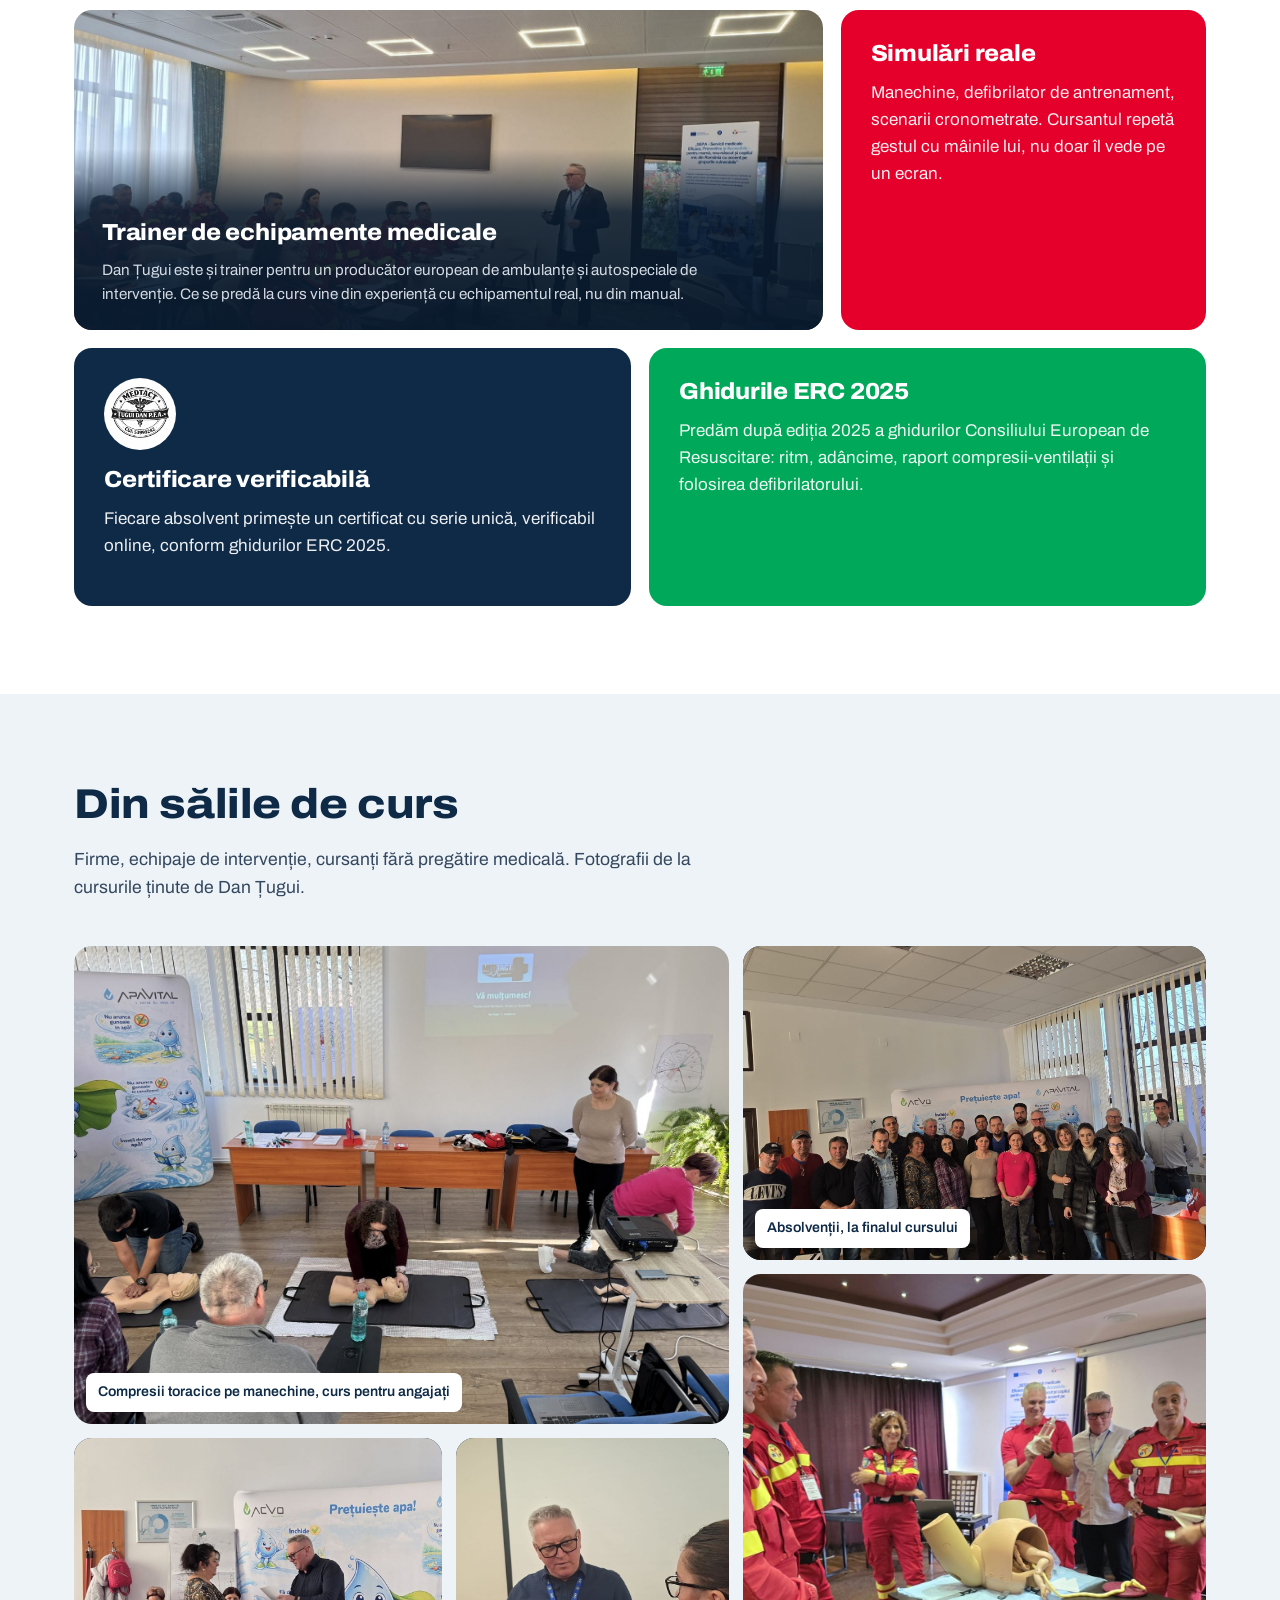
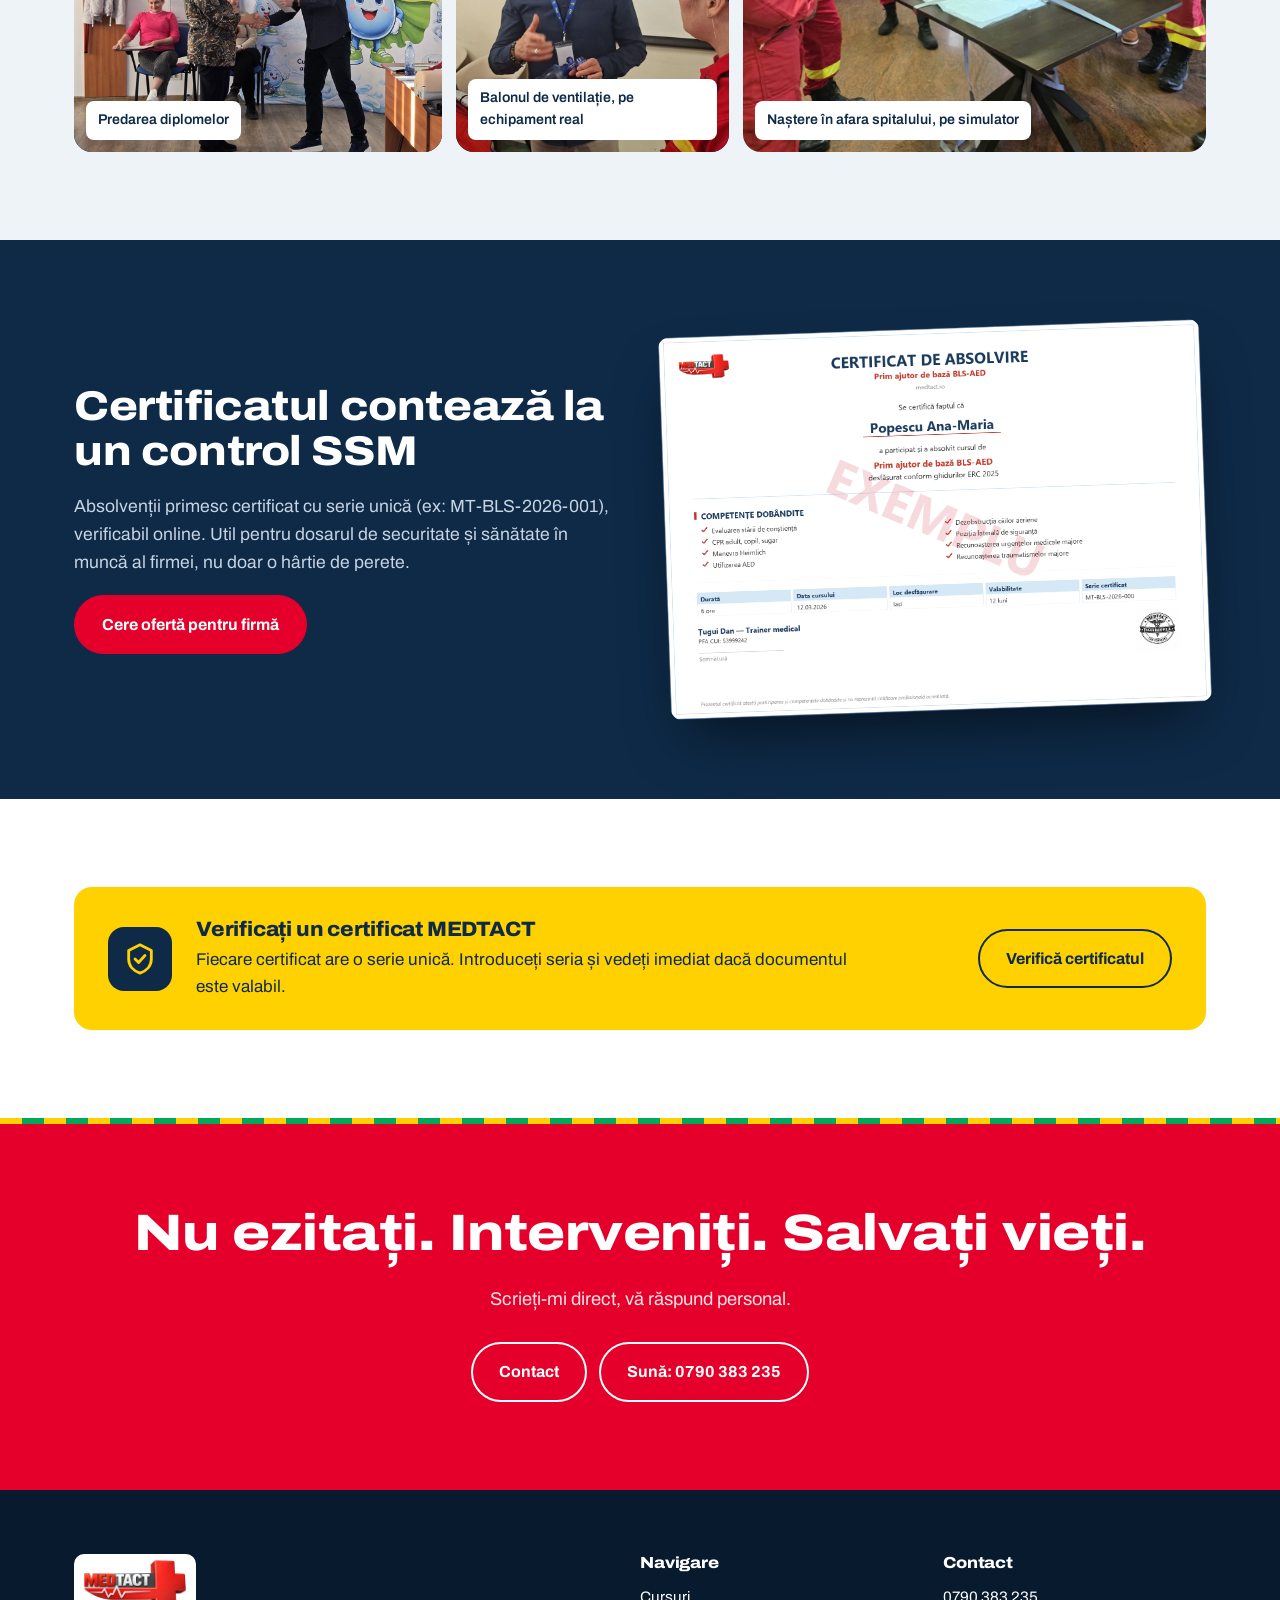
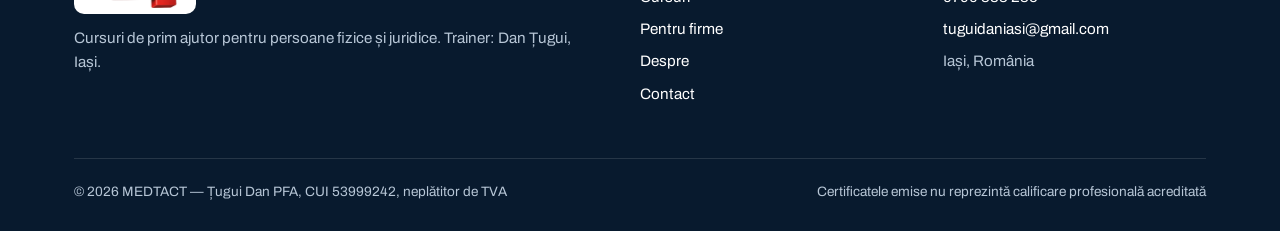
==== commit 0b3f13f3: "Galerie: fotografii noi (predare diplome, grup absolvenți), grilă echilibrată Co-Authored-By: Claude" ====
--- a/index.html
+++ b/index.html
@@ -20,7 +20,7 @@
 <meta name="twitter:description" content="Cursuri de prim ajutor cu simulări reale, nu PowerPoint. Pentru persoane fizice și firme, susținute de Dan Țugui, formator și trainer medical în Iași.">
 <meta name="twitter:image" content="https://medtact.ro/assets/og-image.png">
 <link rel="icon" href="assets/favicon.ico">
-<link rel="stylesheet" href="assets/style.css?v=3">
+<link rel="stylesheet" href="assets/style.css?v=4">
 <script type="application/ld+json">
 {
   "@context": "https://schema.org",
@@ -232,10 +232,10 @@
     </div>
     <div class="gallery">
       <figure class="g-a"><img src="assets/curs-firma-rcp.jpg" alt="Cursanți care exersează compresii toracice pe manechine adult și sugar" loading="lazy"><figcaption>Compresii toracice pe manechine, curs pentru angajați</figcaption></figure>
-      <figure class="g-b"><img src="assets/grup-absolventi.jpg" alt="Grup de absolvenți la finalul cursului, cu diplomele" loading="lazy"><figcaption>Absolvenții, la finalul cursului</figcaption></figure>
+      <figure class="g-b"><img src="assets/grup-absolventi-firma.jpg" alt="Grup de absolvenți la finalul cursului de prim ajutor" loading="lazy" style="object-position:center 60%;"><figcaption>Absolvenții, la finalul cursului</figcaption></figure>
       <figure class="g-c"><img src="assets/curs-simulator-nastere.jpg" alt="Echipaj de intervenție care exersează pe un simulator de naștere" loading="lazy"><figcaption>Naștere în afara spitalului, pe simulator</figcaption></figure>
-      <figure class="g-d"><img src="assets/curs-balon-ventilatie.jpg" alt="Dan Țugui explică folosirea balonului de ventilație" loading="lazy" style="object-position:55% center;"><figcaption>Balonul de ventilație, explicat pe echipament real</figcaption></figure>
-      <figure class="g-e"><img src="assets/curs-echipaje-grup.jpg" alt="Grup de cursanți din echipajele de intervenție" loading="lazy"><figcaption>Curs pentru echipaje de intervenție</figcaption></figure>
+      <figure class="g-d"><img src="assets/curs-predare-diploma.jpg" alt="Dan Țugui înmânează diploma unei cursante" loading="lazy" style="object-position:center 42%;"><figcaption>Predarea diplomelor</figcaption></figure>
+      <figure class="g-e"><img src="assets/curs-balon-ventilatie.jpg" alt="Dan Țugui explică folosirea balonului de ventilație" loading="lazy" style="object-position:55% center;"><figcaption>Balonul de ventilație, pe echipament real</figcaption></figure>
     </div>
   </div>
 </section>
@@ -313,6 +313,6 @@
 
 <a class="call-fab" href="tel:0790383235" aria-label="Sunați la 0790 383 235">Sună acum</a>
 <dialog class="lightbox" aria-label="Fotografie mărită"><button class="lightbox-close" aria-label="Închide">×</button><img alt=""><p></p></dialog>
-<script src="assets/main.js?v=3"></script>
+<script src="assets/main.js?v=4"></script>
 </body>
 </html>
--- a/assets/style.css
+++ b/assets/style.css
@@ -255,11 +255,11 @@
 }
 .g-a { grid-column: span 7; grid-row: span 3; }
 .g-b { grid-column: span 5; grid-row: span 2; }
-.g-c { grid-column: span 5; grid-row: span 2; }
+.g-c { grid-column: span 5; grid-row: span 3; }
 .g-d { grid-column: span 4; grid-row: span 2; }
 .g-e { grid-column: span 3; grid-row: span 2; }
 @media (max-width: 760px) {
-  .gallery { grid-template-columns: 1fr 1fr; grid-auto-rows: 140px; }
+  .gallery { grid-template-columns: 1fr 1fr; grid-auto-rows: 190px; }
   .g-a { grid-column: span 2; grid-row: span 2; }
   .g-b, .g-c, .g-d, .g-e { grid-column: span 1; grid-row: span 1; }
   .gallery figcaption { font-size: .78rem; padding: 6px 9px; }
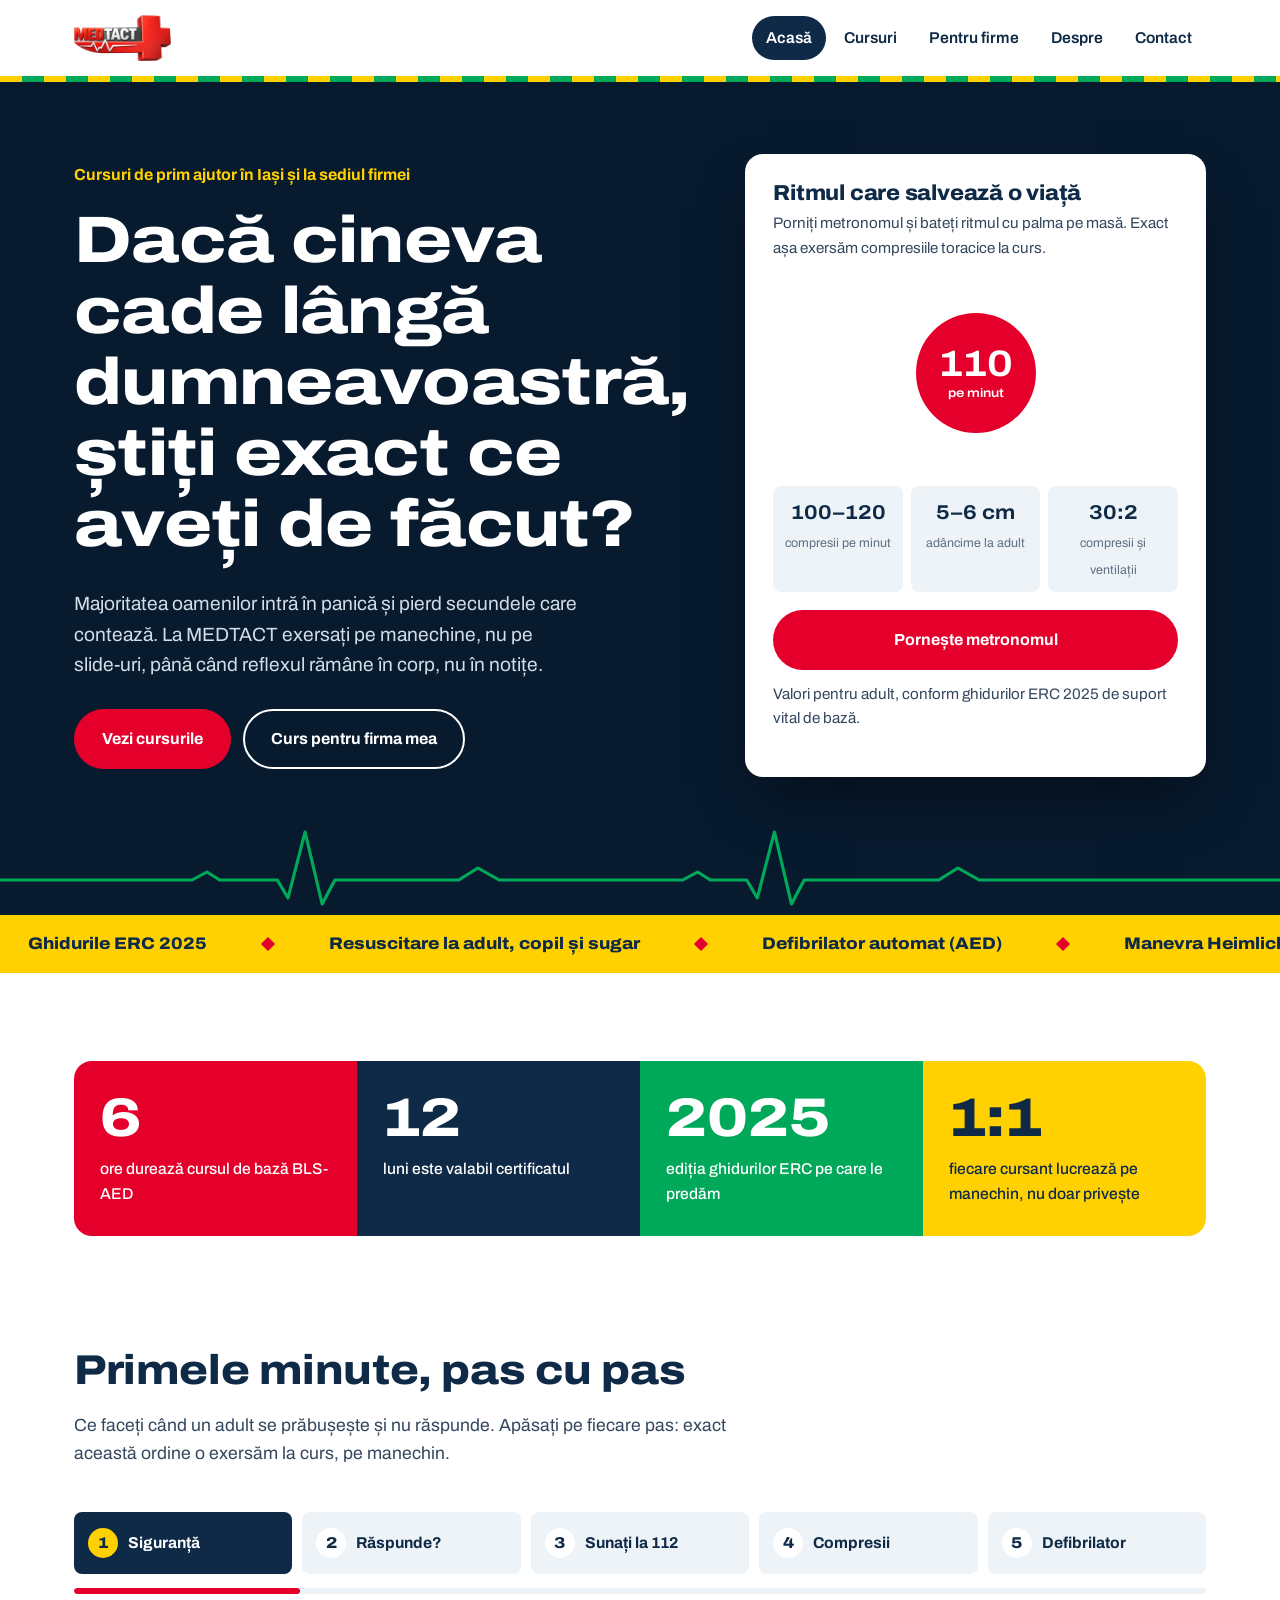
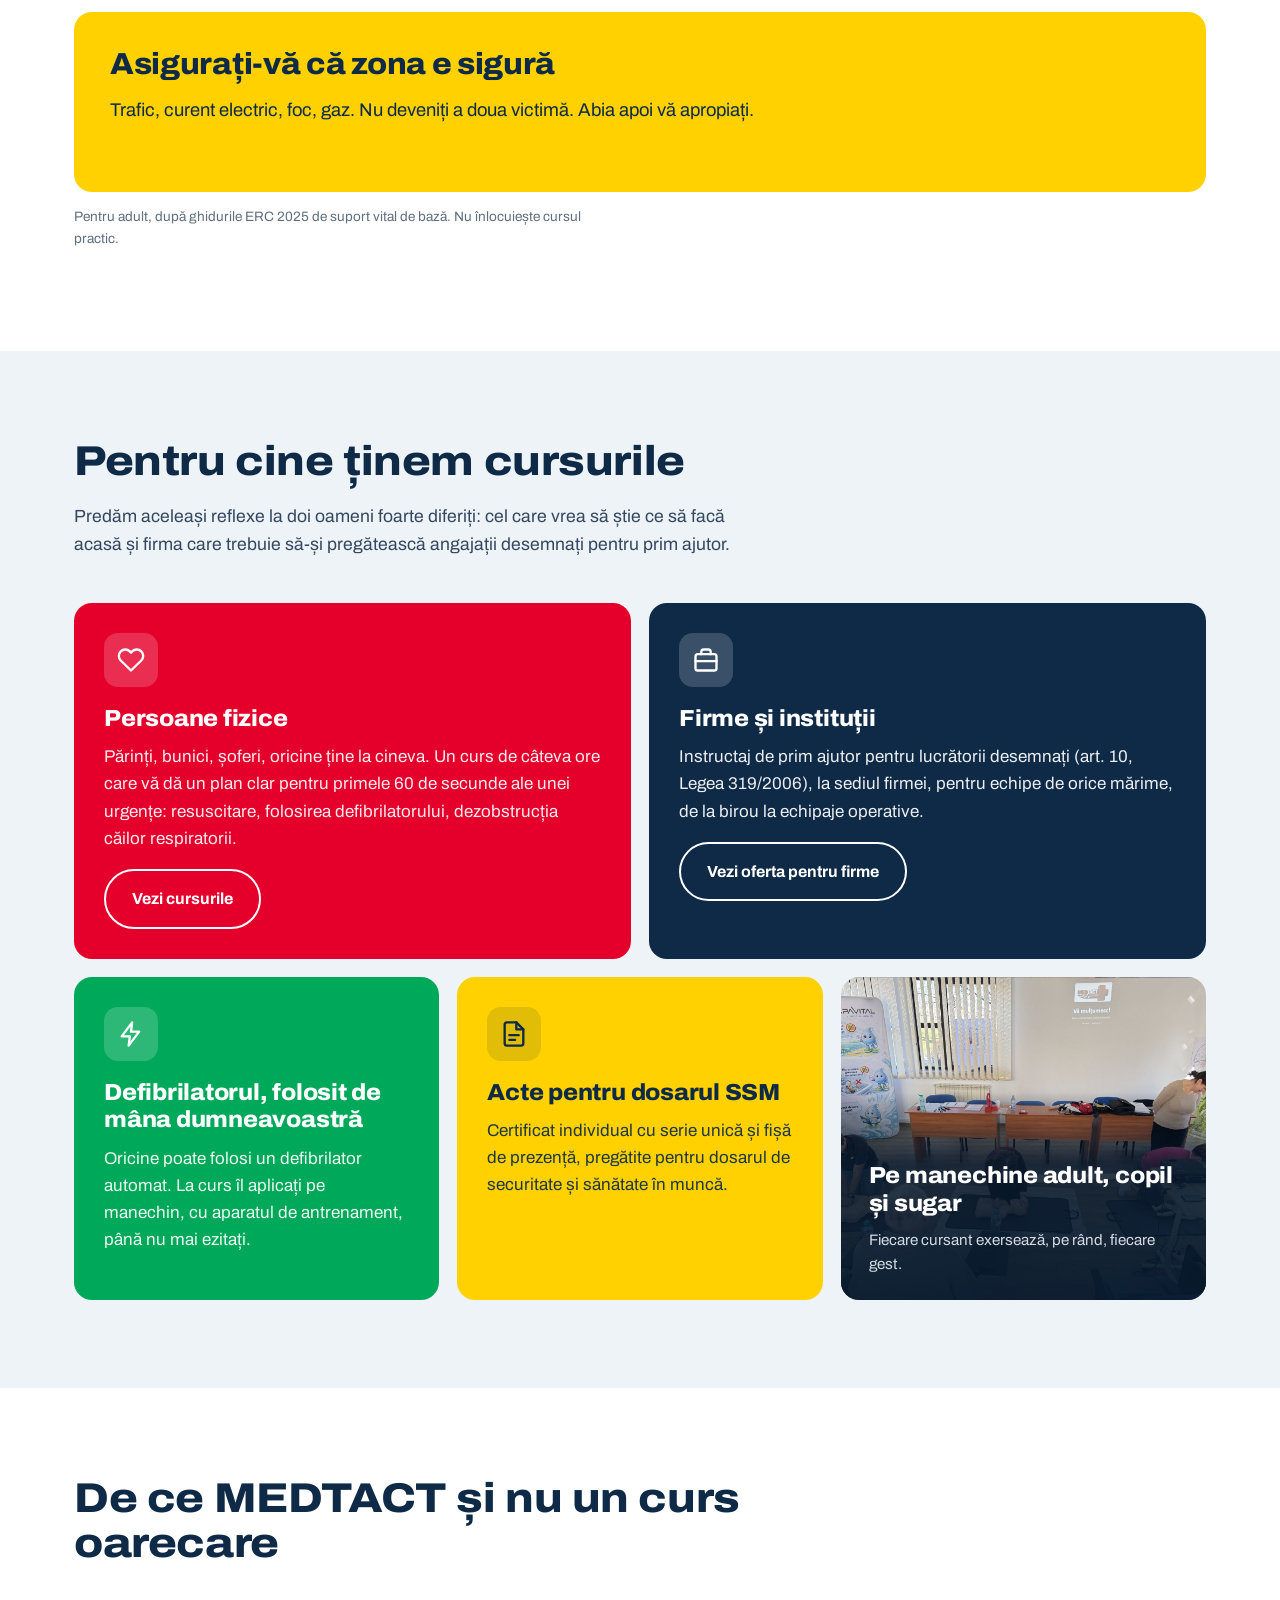
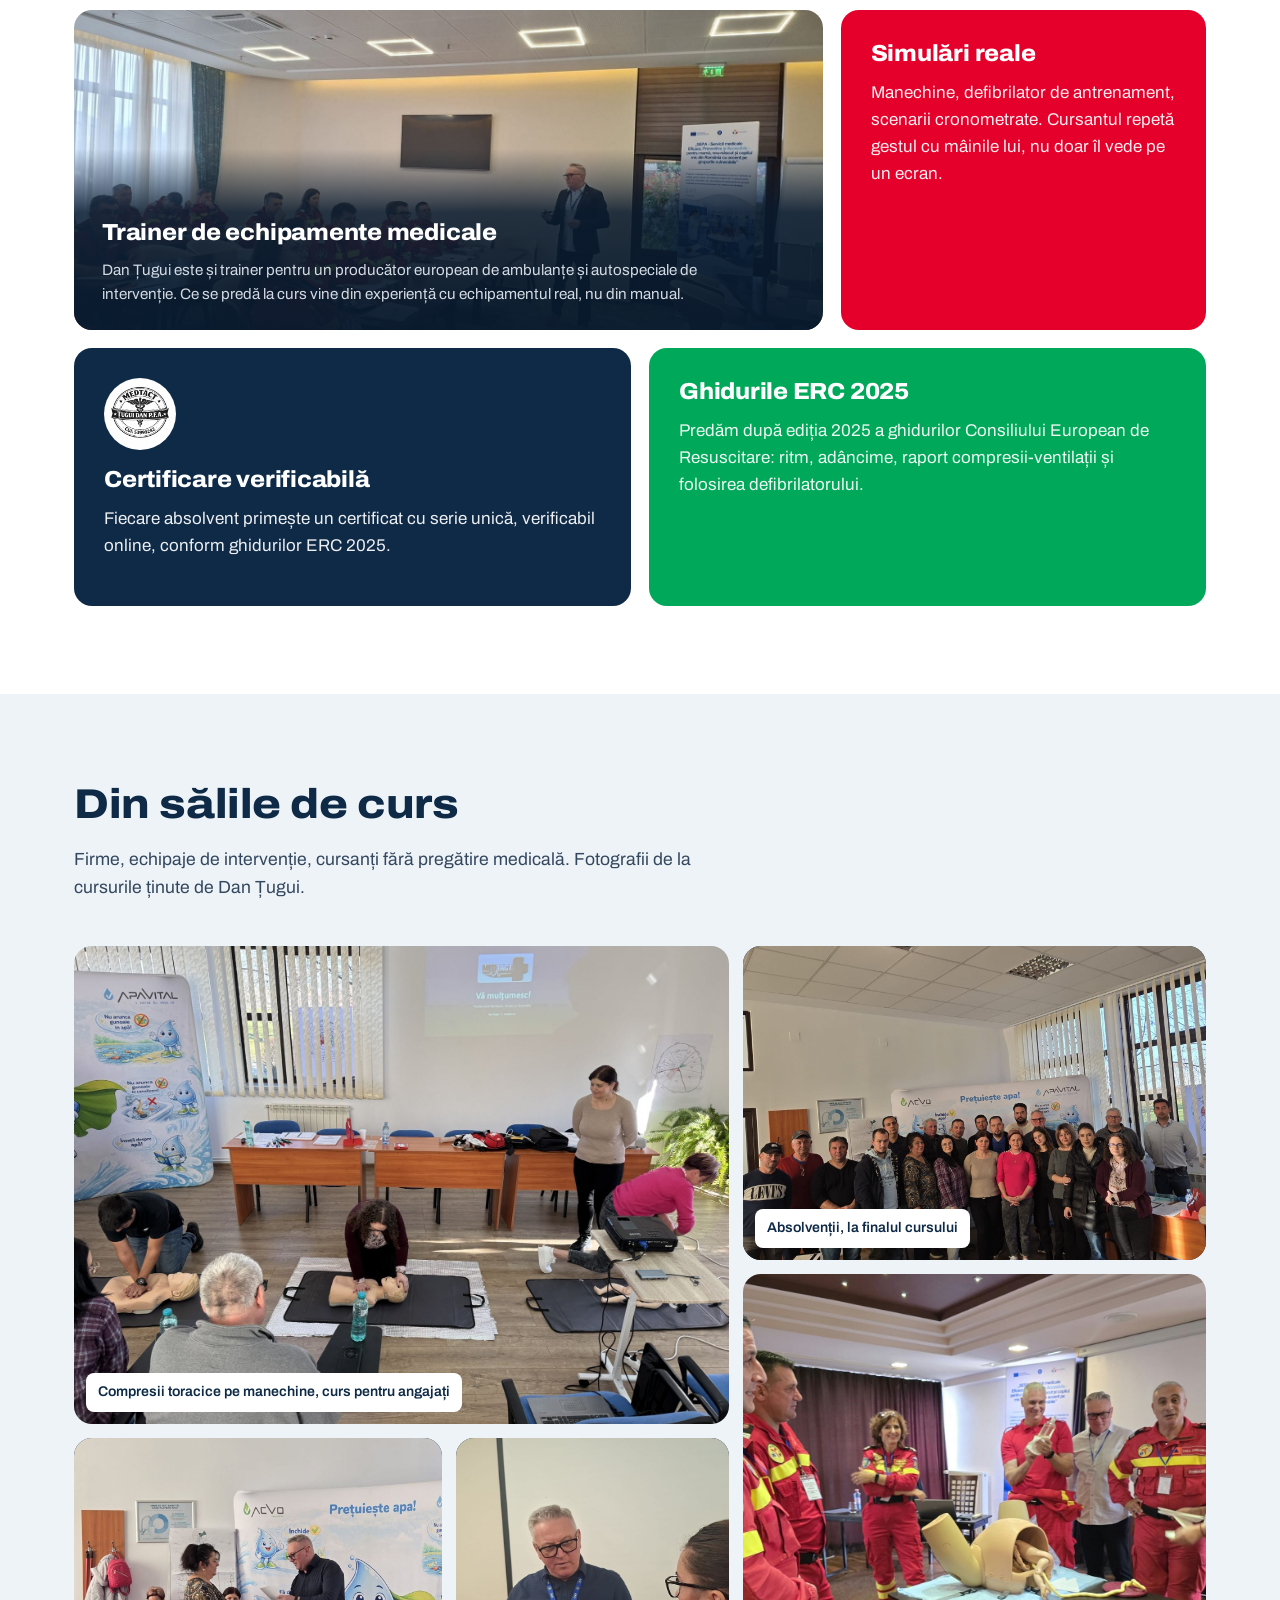
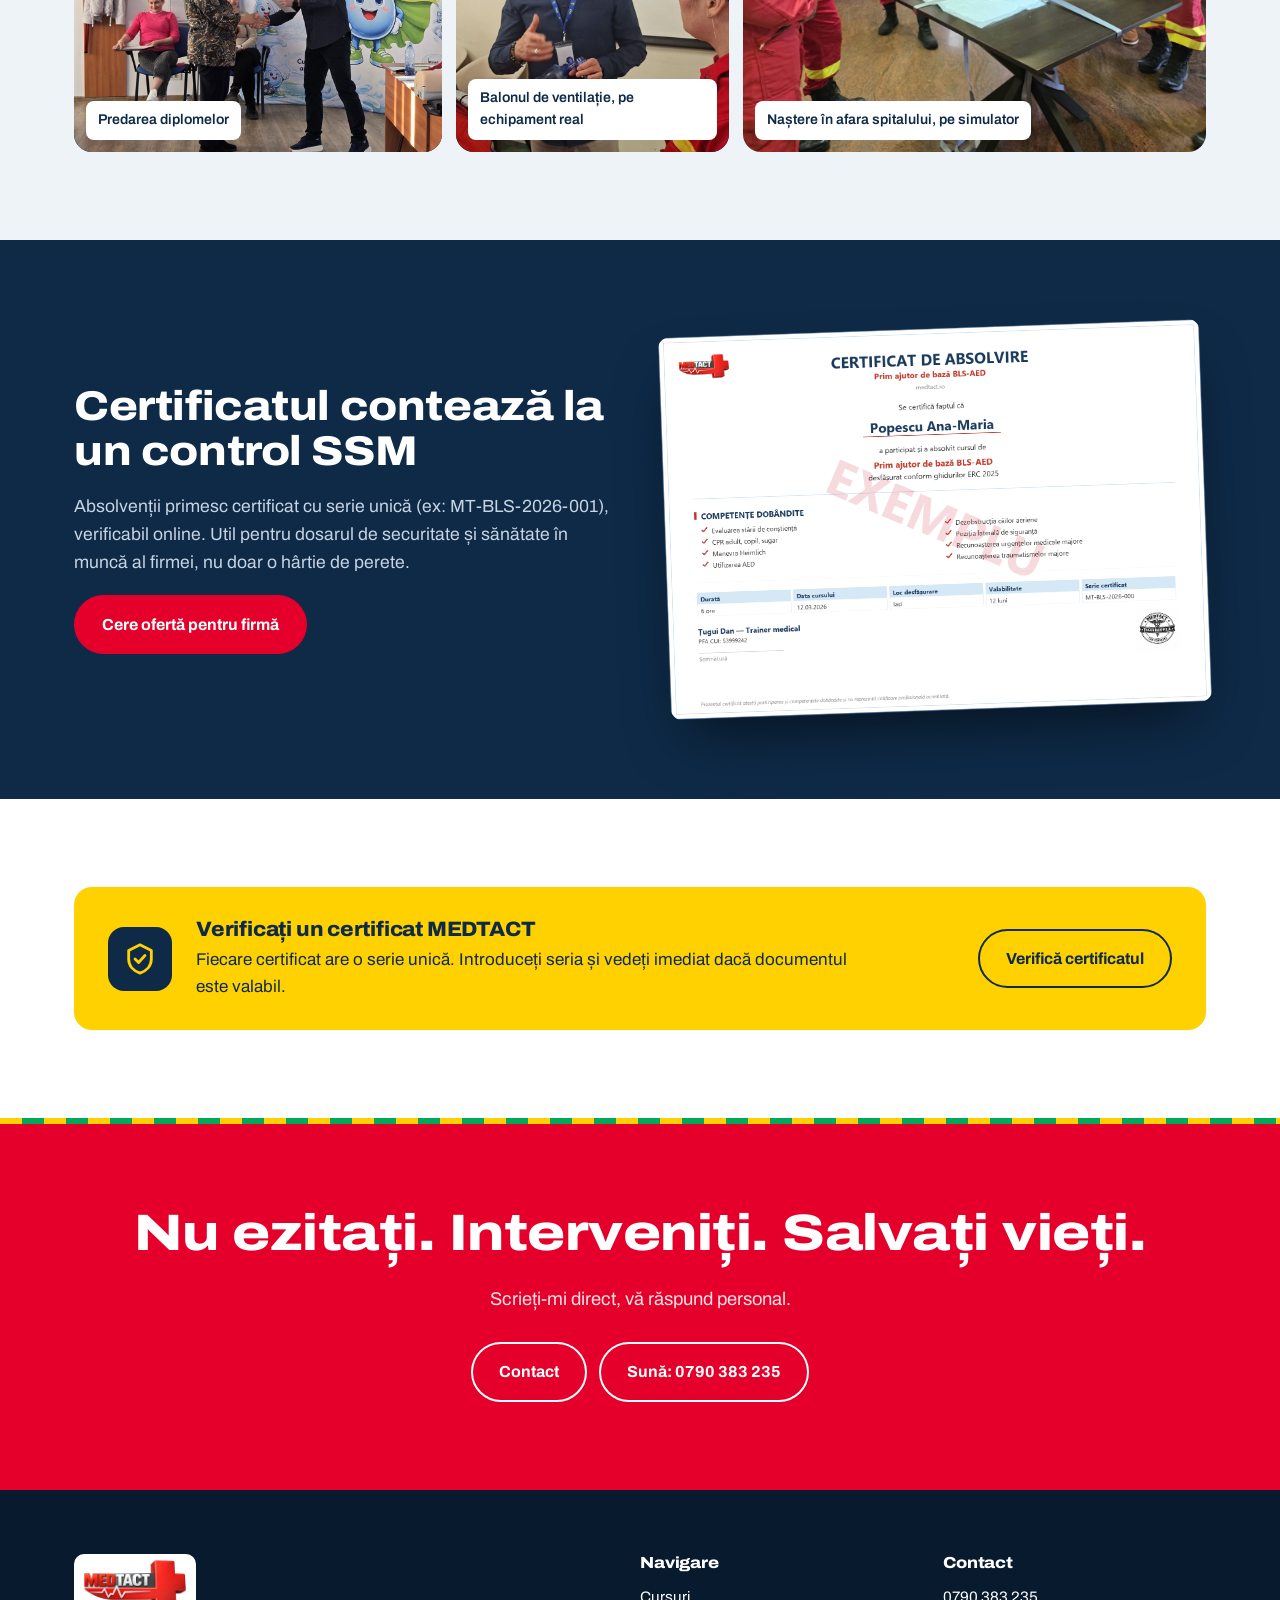
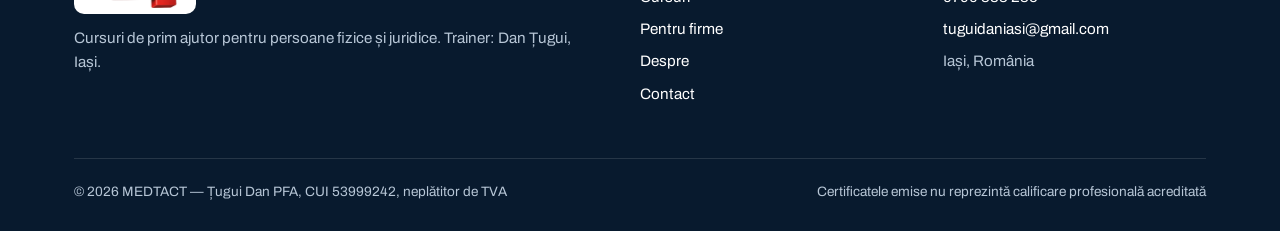
==== commit 37858d60: "Text: manechine adult, copil și sugar Co-Authored-By: Claude Opus 5.5 <noreply@anthropic.com> Claude" ====
--- a/index.html
+++ b/index.html
@@ -192,7 +192,7 @@
         <p>Certificat individual cu serie unică și fișă de prezență, pregătite pentru dosarul de securitate și sănătate în muncă.</p>
       </div>
       <div class="box box-photo span-2" style="background-image:url('assets/curs-firma-practica.jpg');">
-        <div class="box-caption"><h3>Pe manechine adult și sugar</h3><p>Fiecare cursant exersează, pe rând, fiecare gest.</p></div>
+        <div class="box-caption"><h3>Pe manechine adult, copil și sugar</h3><p>Fiecare cursant exersează, pe rând, fiecare gest.</p></div>
       </div>
     </div>
   </div>
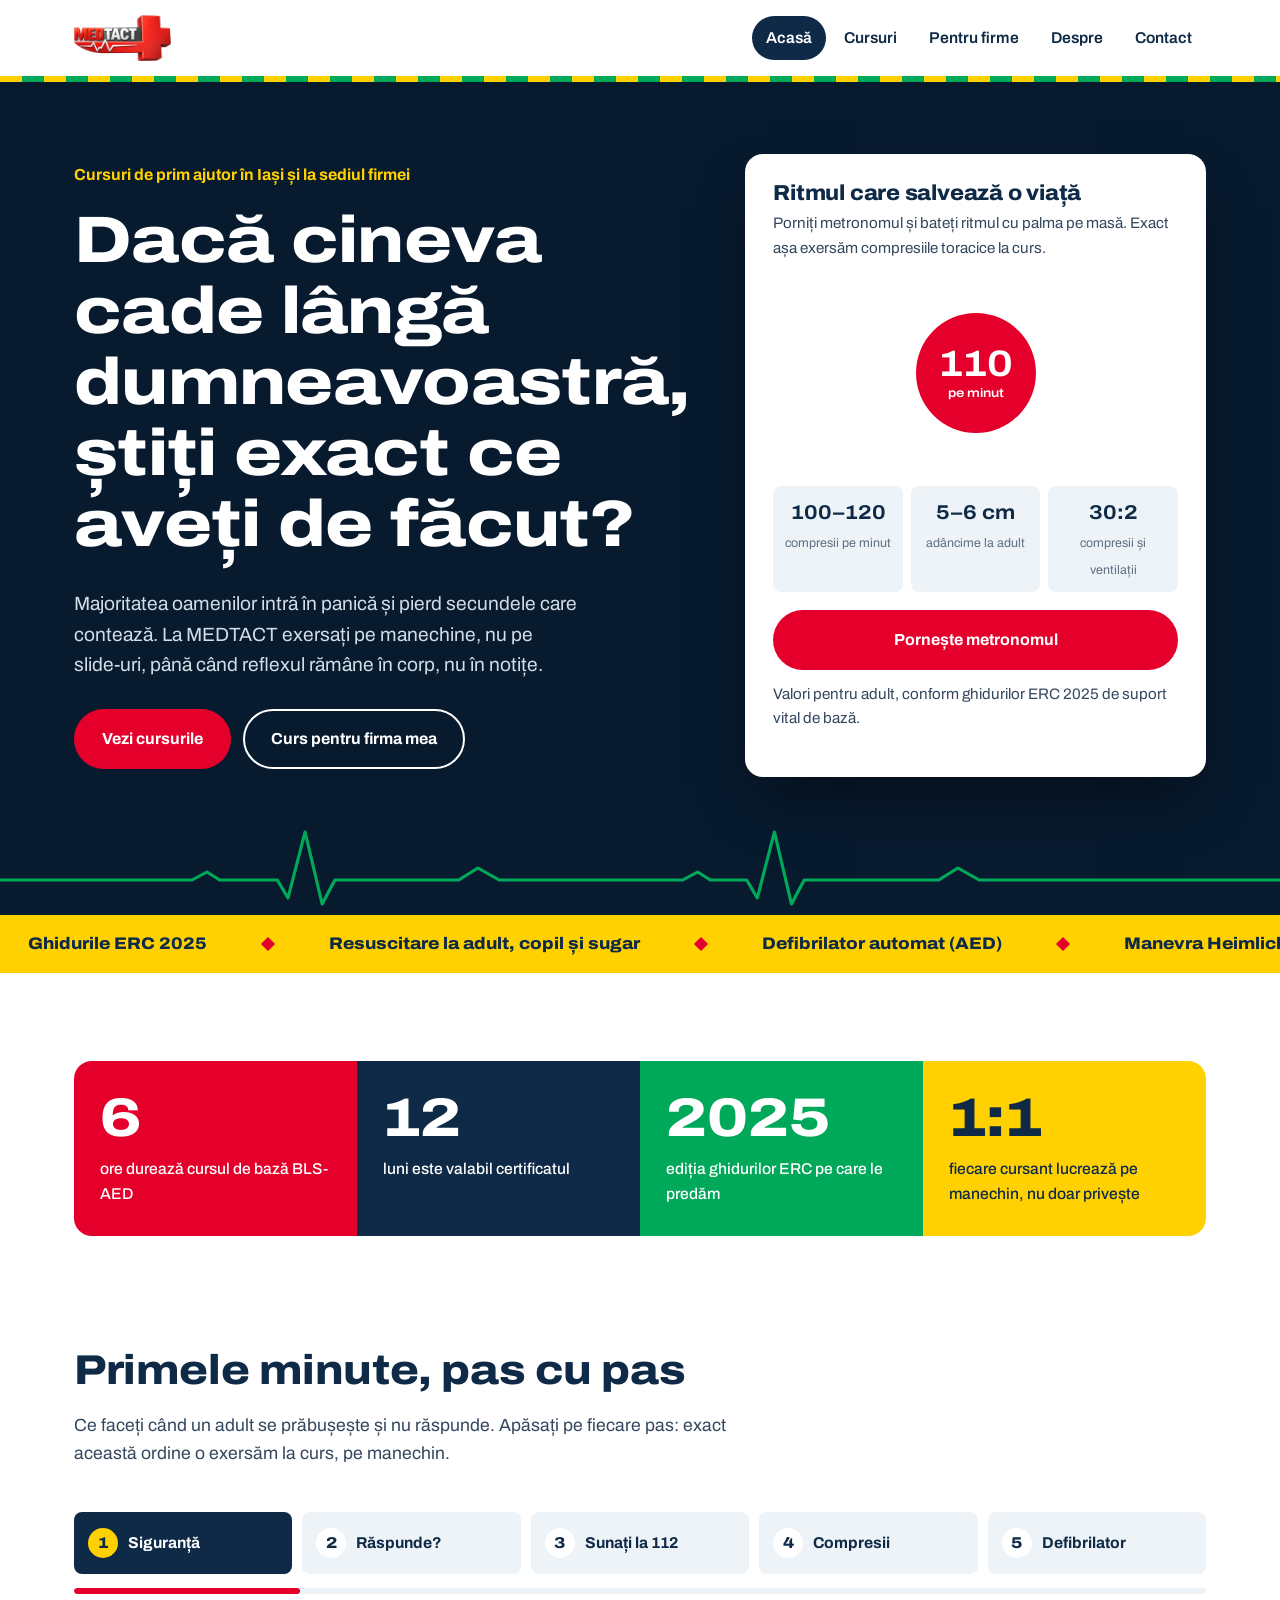
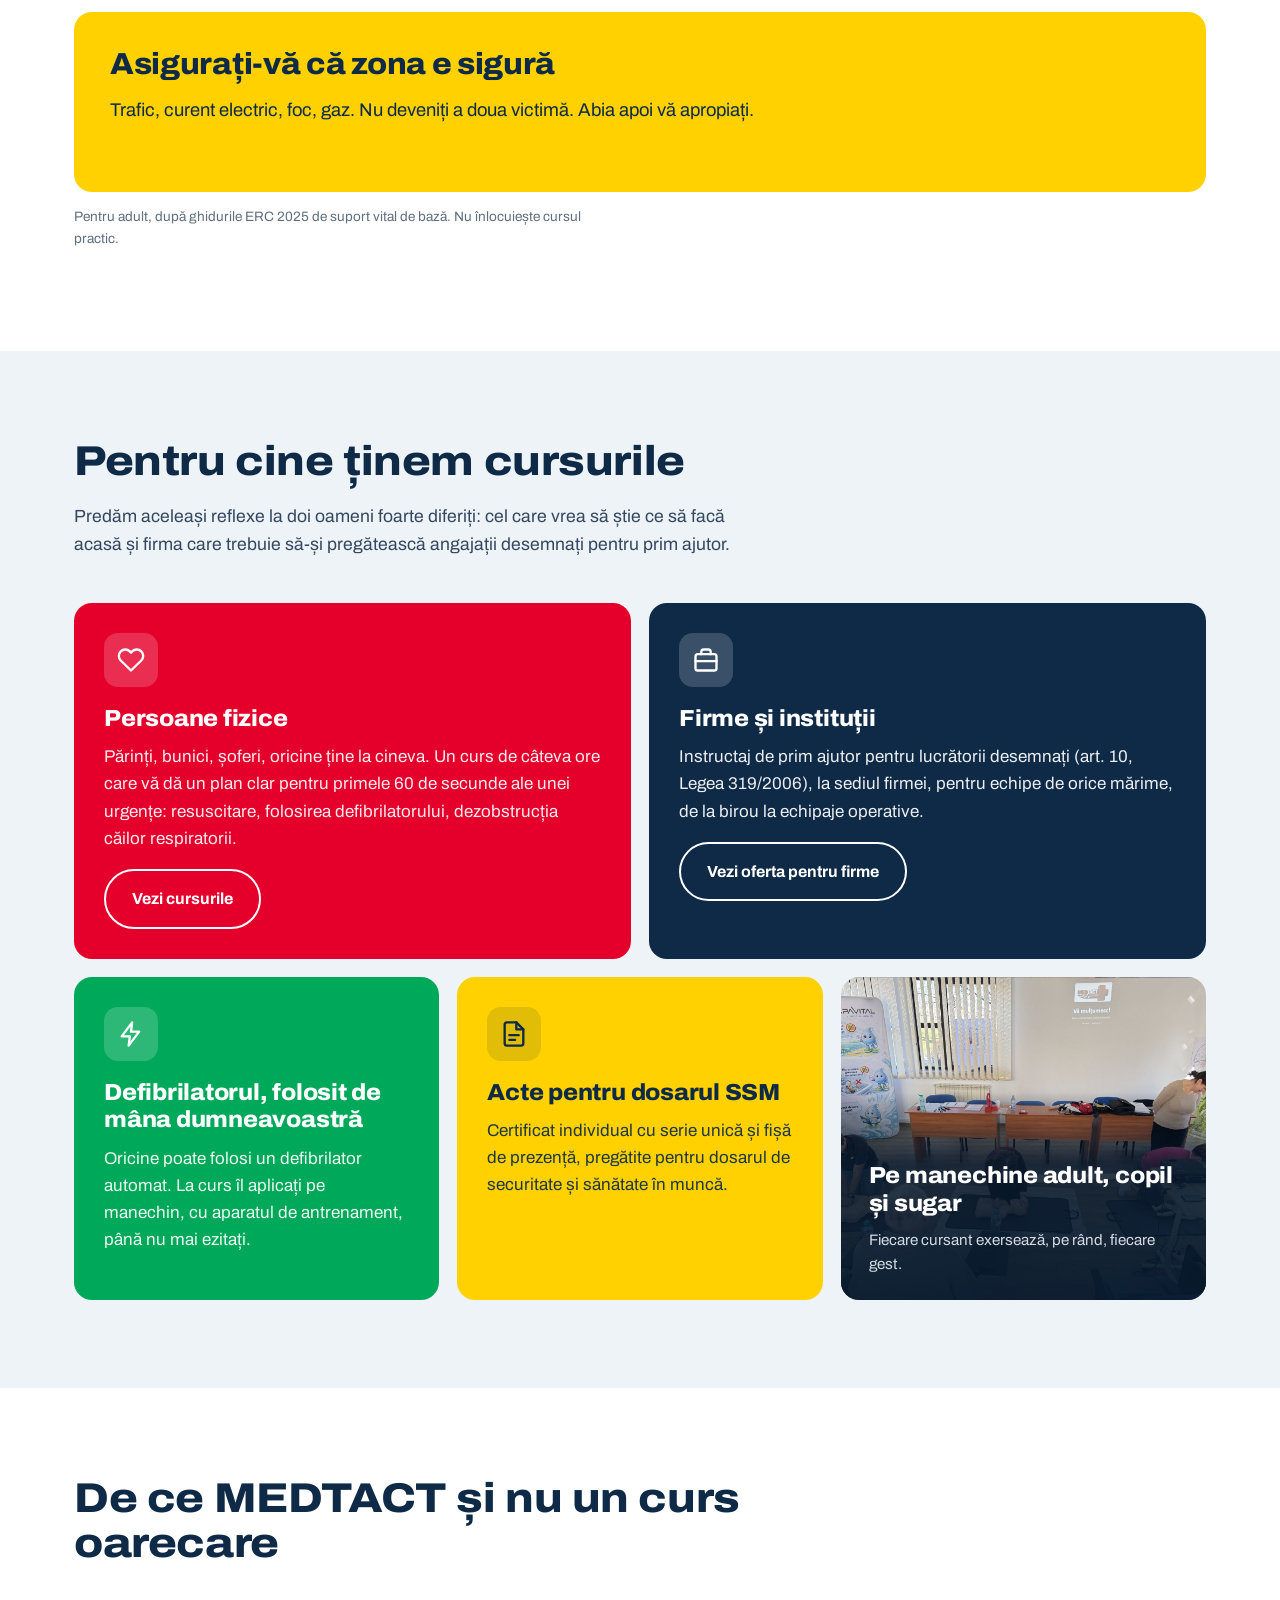
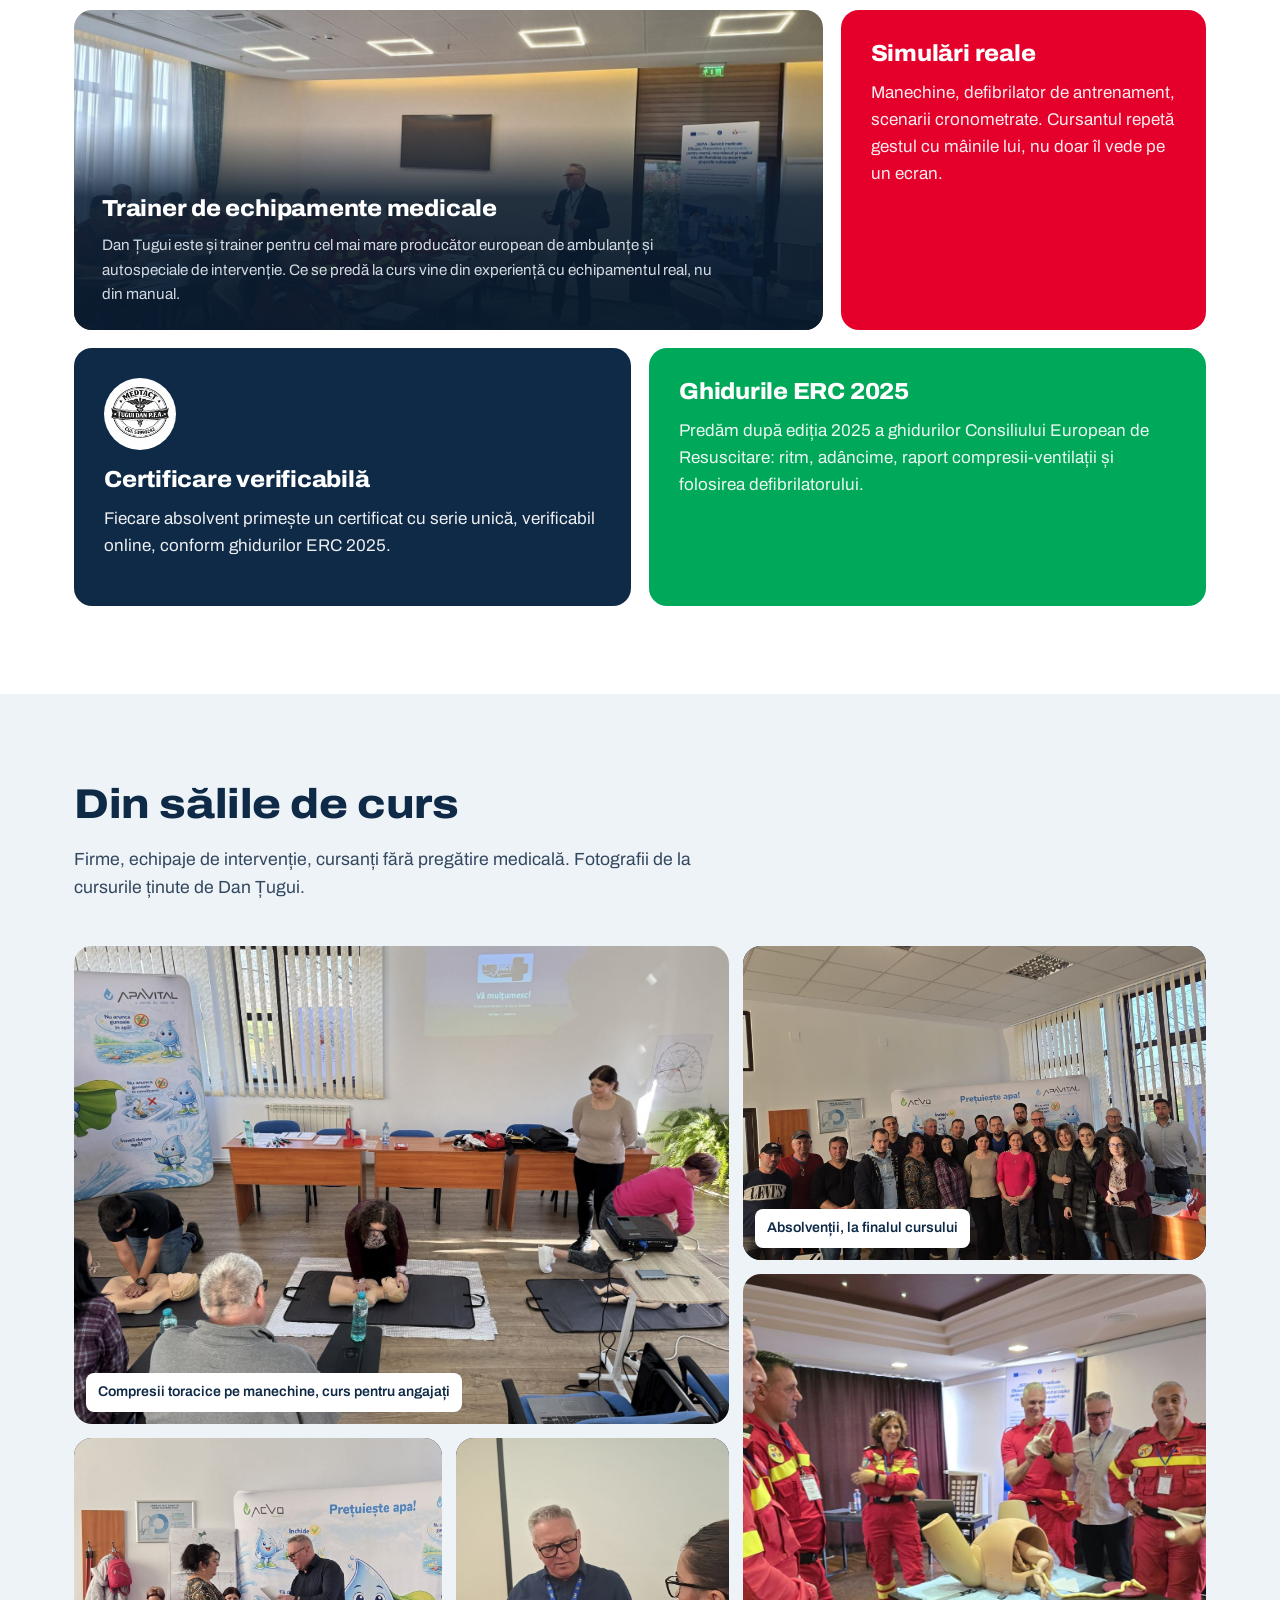
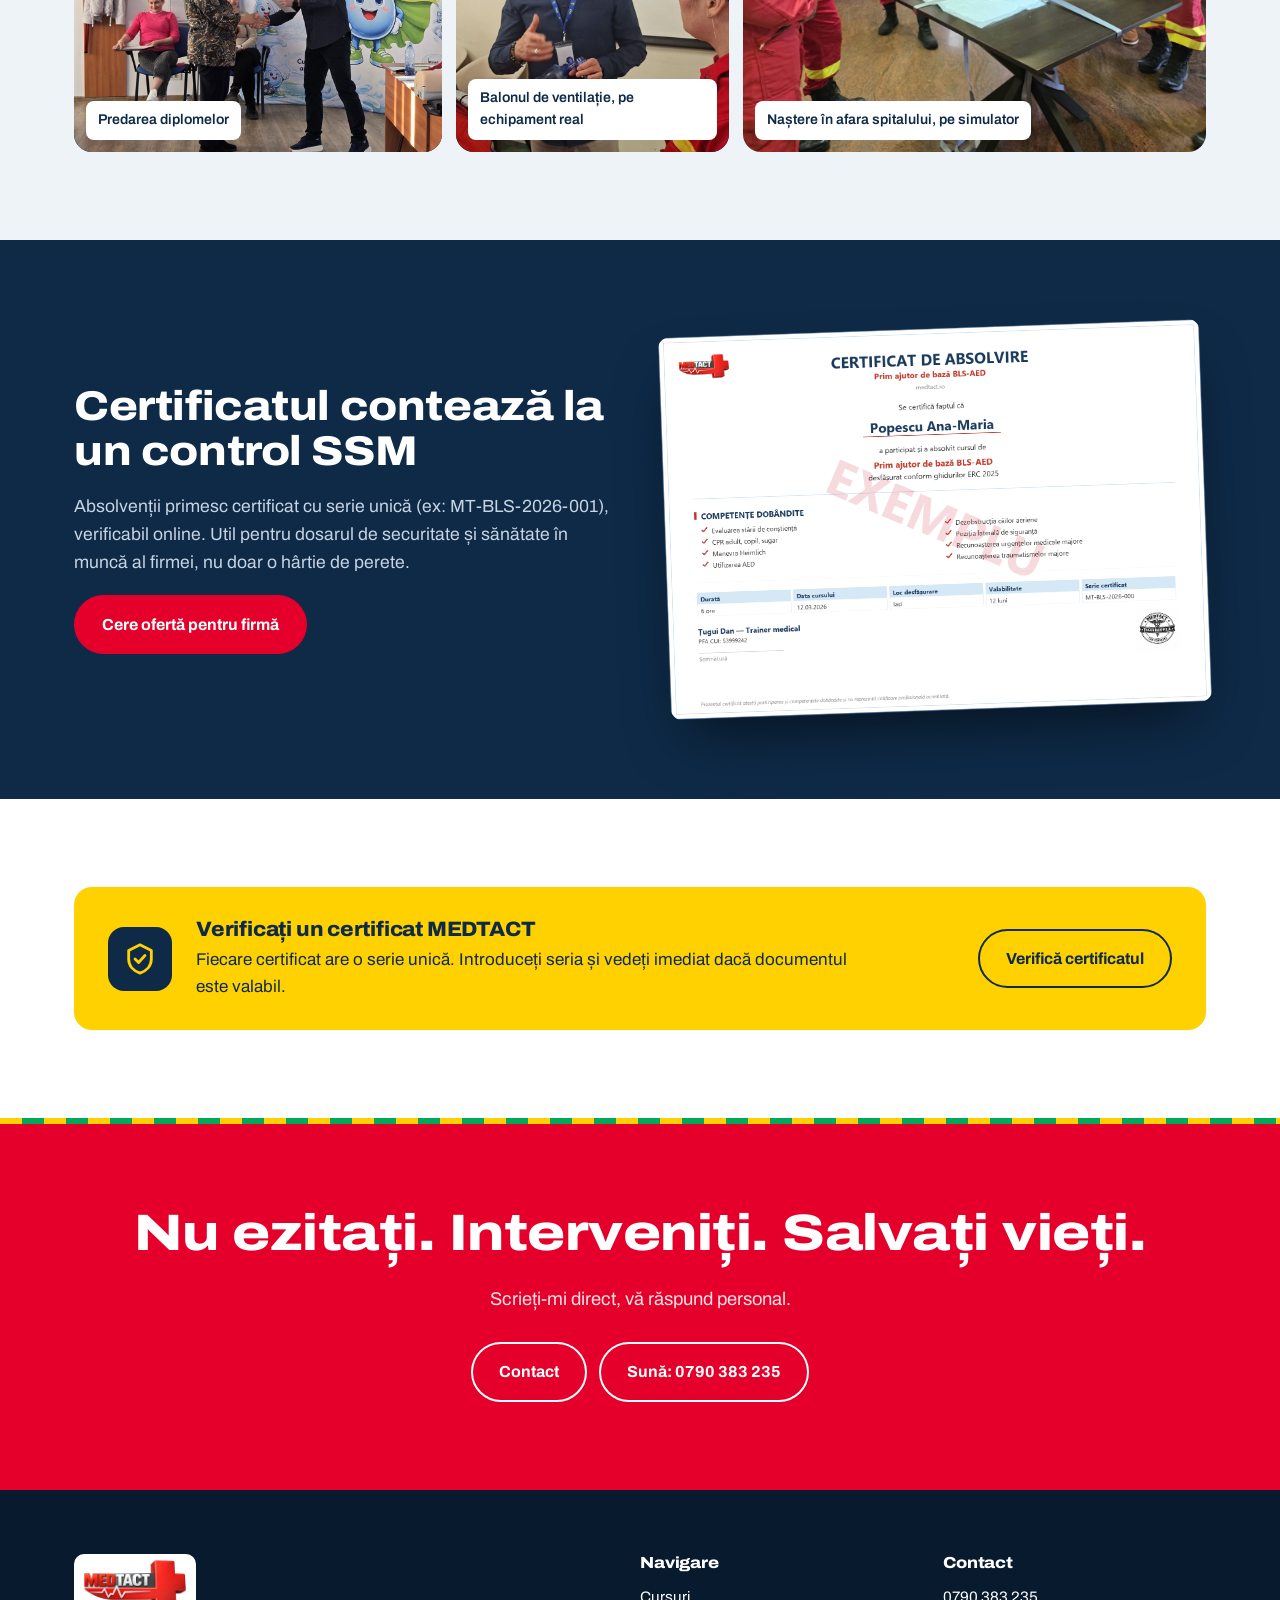
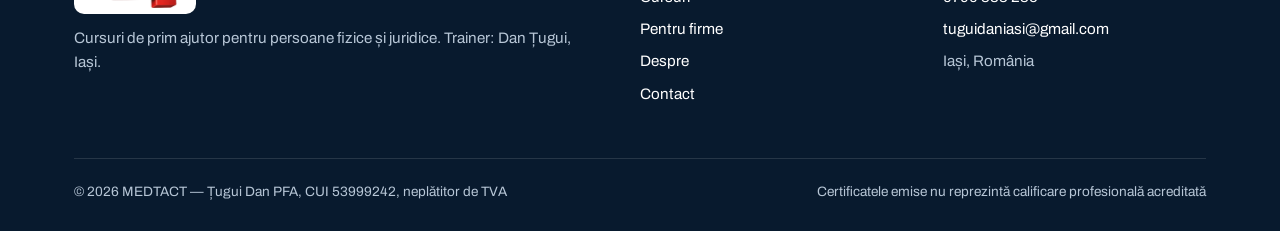
==== commit a360ae52: "Text: cel mai mare producător european, în toate paginile Co-Authored-By: Claude Opus 5.5 <noreply@a" ====
--- a/index.html
+++ b/index.html
@@ -20,7 +20,7 @@
 <meta name="twitter:description" content="Cursuri de prim ajutor cu simulări reale, nu PowerPoint. Pentru persoane fizice și firme, susținute de Dan Țugui, formator și trainer medical în Iași.">
 <meta name="twitter:image" content="https://medtact.ro/assets/og-image.png">
 <link rel="icon" href="assets/favicon.ico">
-<link rel="stylesheet" href="assets/style.css?v=4">
+<link rel="stylesheet" href="assets/style.css?v=5">
 <script type="application/ld+json">
 {
   "@context": "https://schema.org",
@@ -205,7 +205,7 @@
     </div>
     <div class="bento">
       <div class="box box-photo span-4" style="background-image:url('assets/curs-prezentare.jpg');background-position:65% center;">
-        <div class="box-caption"><h3>Trainer de echipamente medicale</h3><p>Dan Țugui este și trainer pentru un producător european de ambulanțe și autospeciale de intervenție. Ce se predă la curs vine din experiență cu echipamentul real, nu din manual.</p></div>
+        <div class="box-caption"><h3>Trainer de echipamente medicale</h3><p>Dan Țugui este și trainer pentru cel mai mare producător european de ambulanțe și autospeciale de intervenție. Ce se predă la curs vine din experiență cu echipamentul real, nu din manual.</p></div>
       </div>
       <div class="box box-red span-2">
         <h3>Simulări reale</h3>
--- a/assets/style.css
+++ b/assets/style.css
@@ -328,6 +328,18 @@
 .verify-box .btn-outline-dark:hover { color: var(--yellow); }
 @media (max-width: 760px) { .verify-box { grid-template-columns: 1fr; } }
 
+/* ---------- Material descărcabil ---------- */
+.material-card {
+  display: grid; grid-template-columns: 180px 1fr; gap: 28px; align-items: center;
+  background: var(--white); border: 2px solid var(--navy); border-radius: var(--radius-l);
+  padding: 22px; color: var(--navy); text-decoration: none; max-width: 720px;
+}
+.material-card img { width: 100%; height: auto; border-radius: 8px; box-shadow: 0 6px 18px rgba(0,30,80,.18); }
+.material-card h3 { margin: 0 0 6px; }
+.material-card p { margin: 0 0 16px; }
+.material-card:hover .btn, .material-card:focus-visible .btn { filter: brightness(1.08); }
+@media (max-width: 560px) { .material-card { grid-template-columns: 110px 1fr; gap: 16px; padding: 16px; } }
+
 /* ---------- Bandă de final ---------- */
 .cta-banner { background: var(--red); color: var(--white); text-align: center; position: relative; }
 .cta-banner::before { content: ""; position: absolute; top: 0; left: 0; right: 0; height: 6px; background: var(--battenburg); }
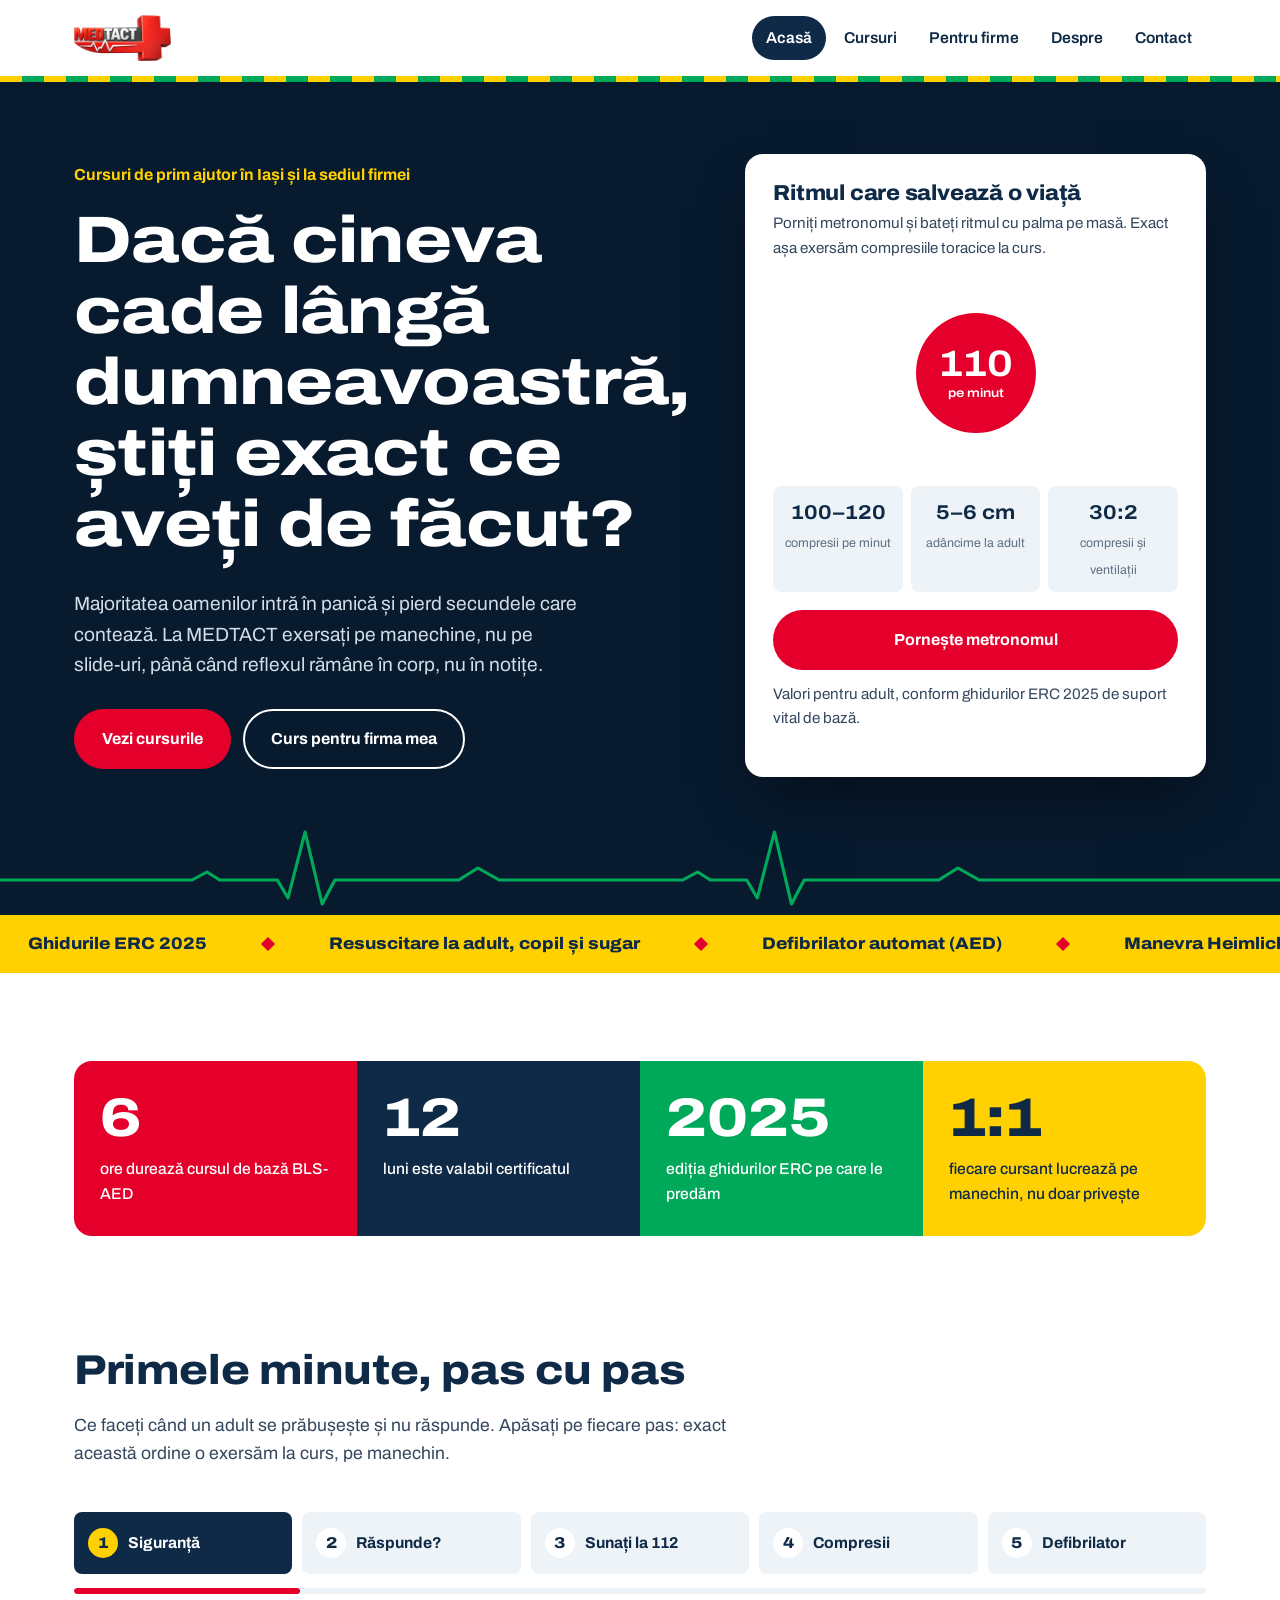
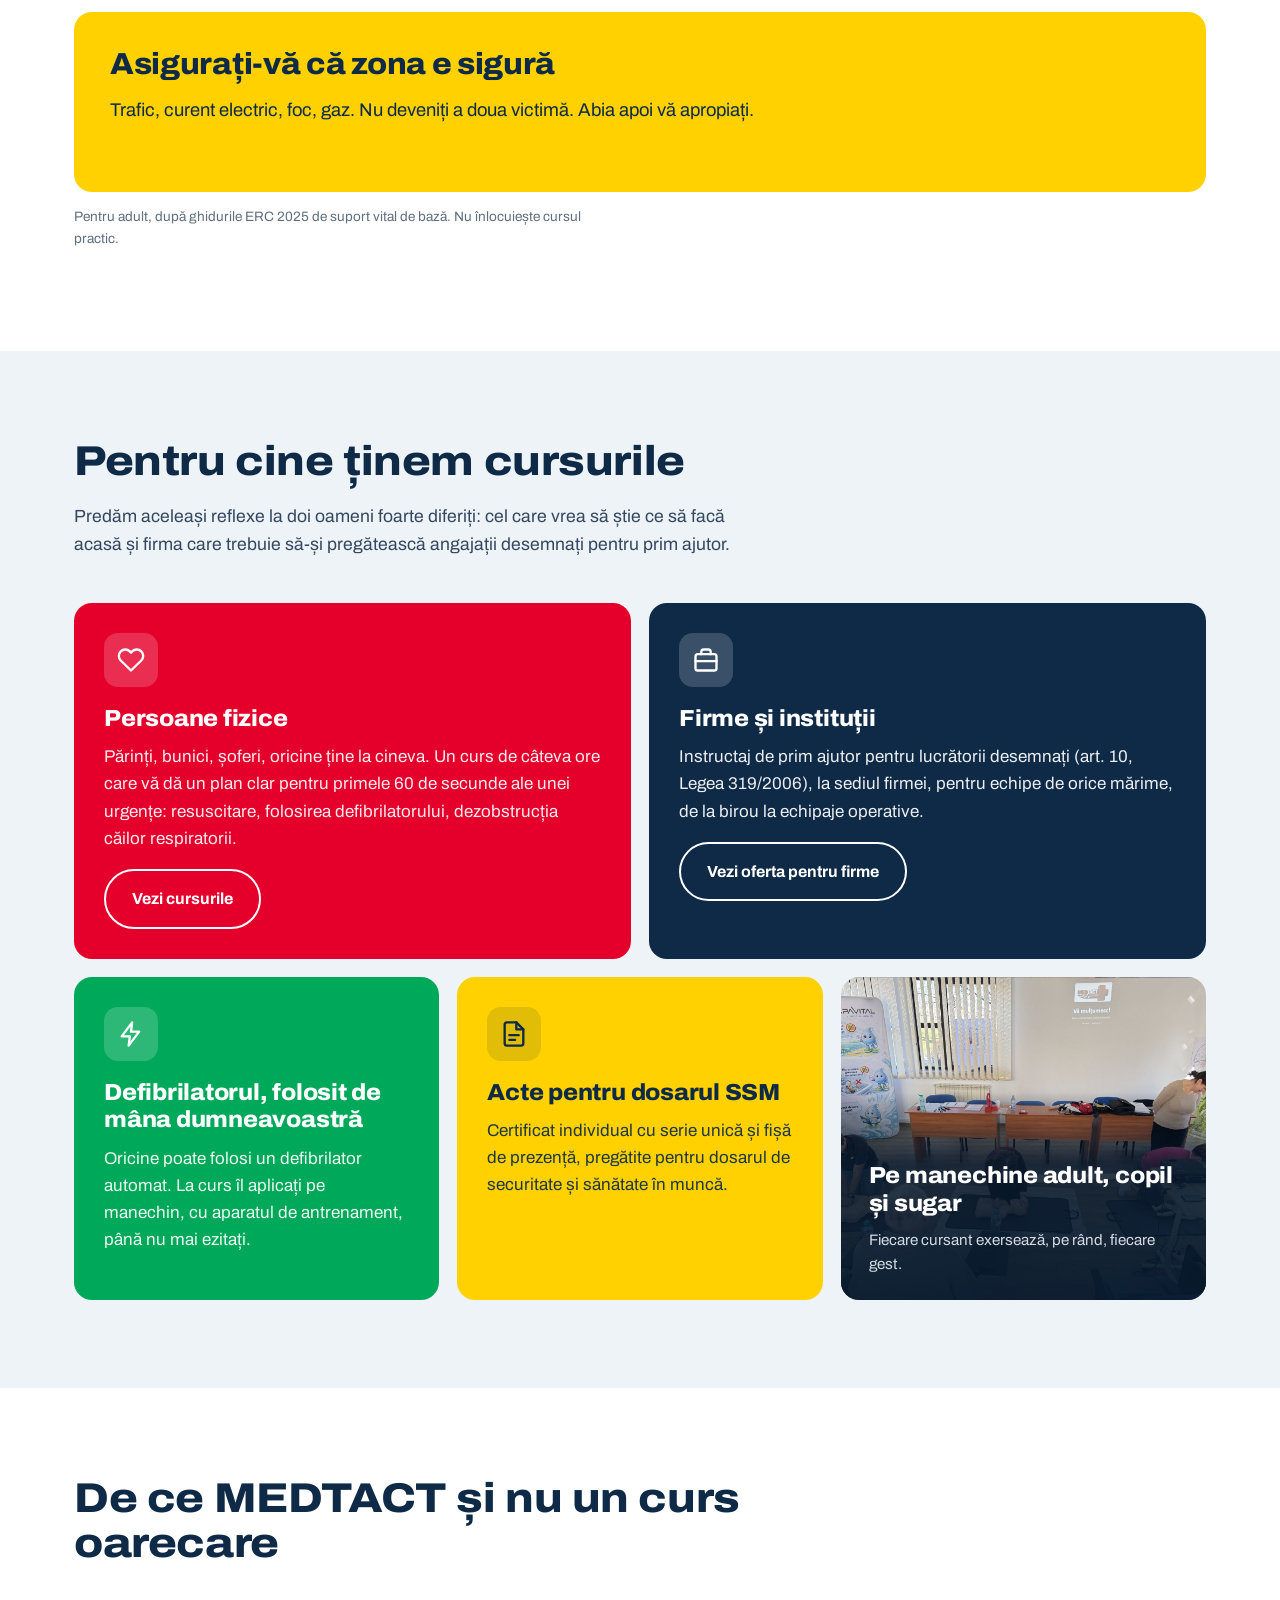
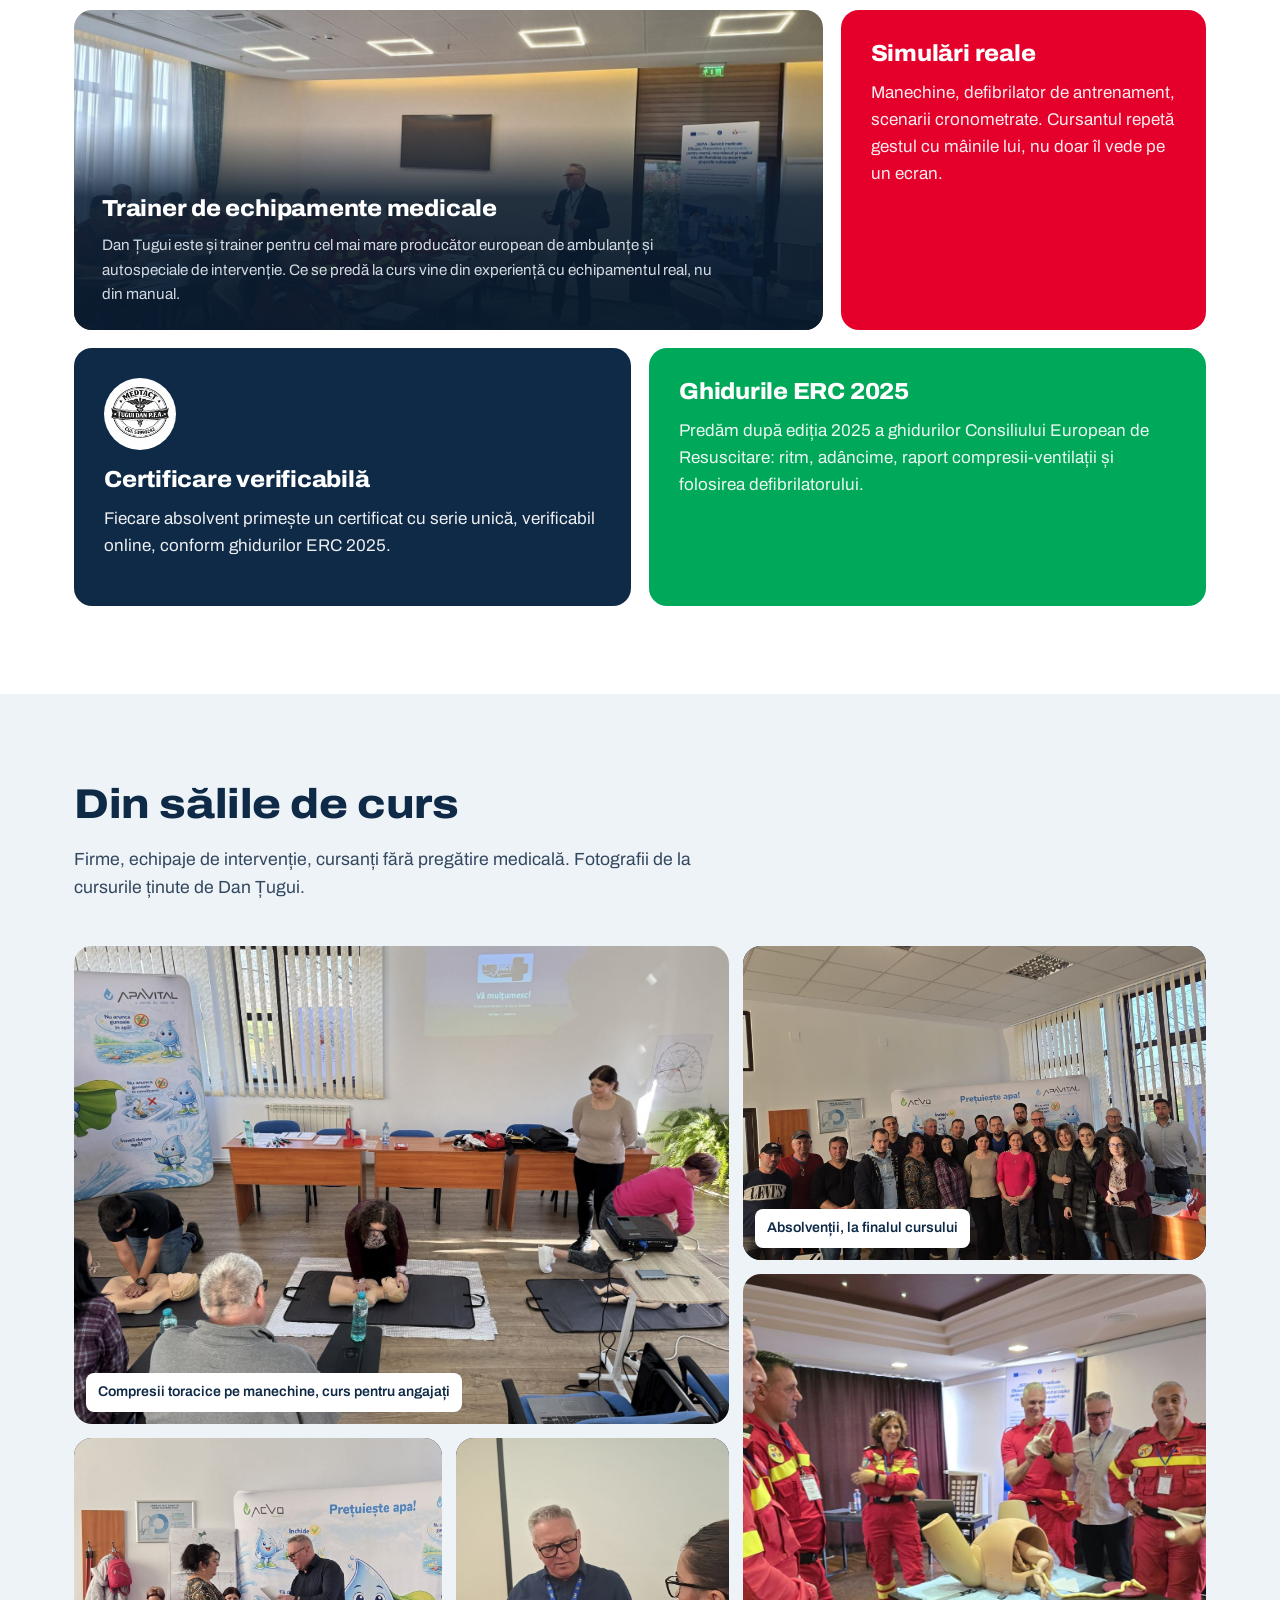
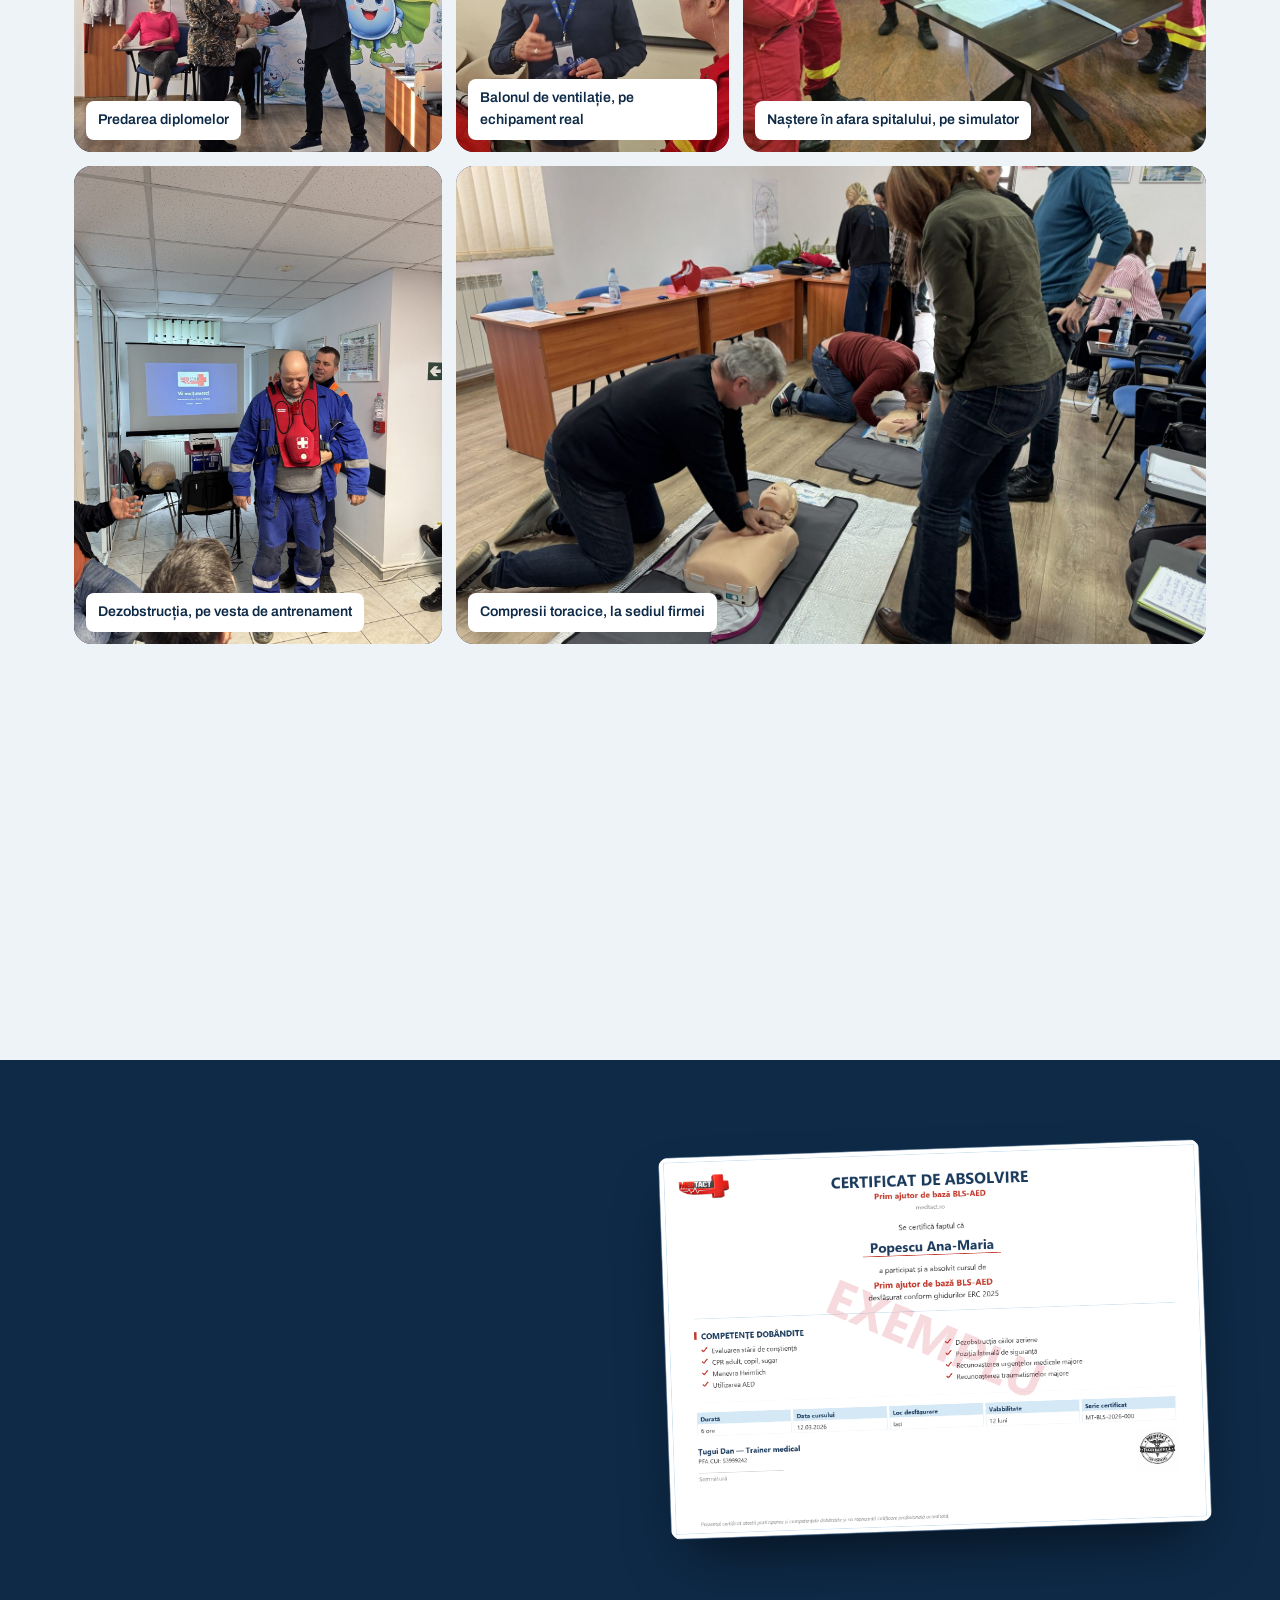
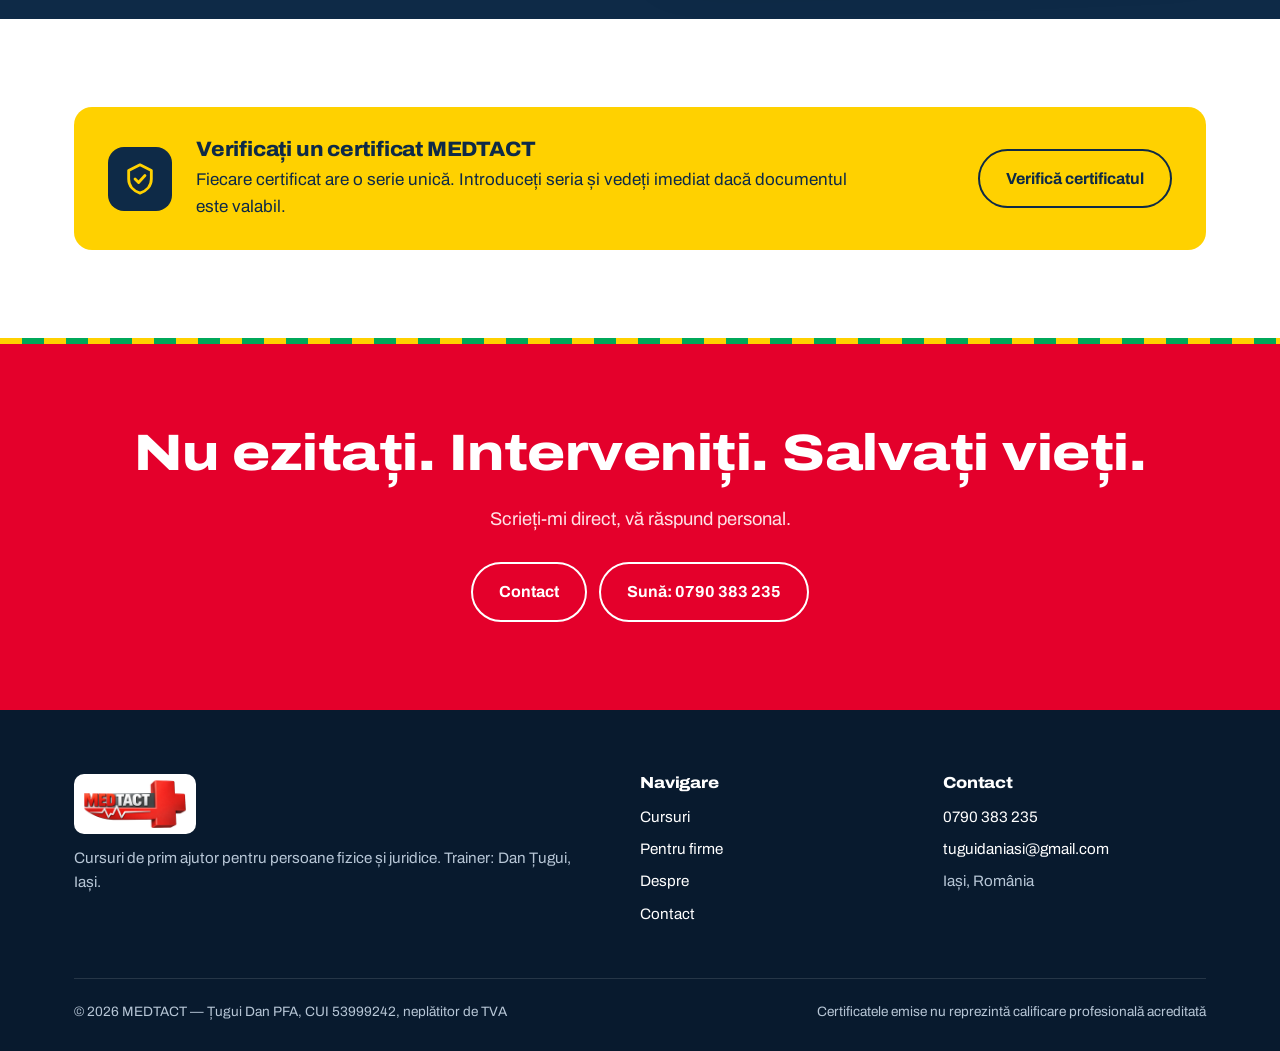
==== commit 0ec21c6b: "Galerie: 5 fotografii noi (dezobstrucție pe vestă, compresii la sediu, grupuri cu certificate) Co-Au" ====
--- a/index.html
+++ b/index.html
@@ -20,7 +20,7 @@
 <meta name="twitter:description" content="Cursuri de prim ajutor cu simulări reale, nu PowerPoint. Pentru persoane fizice și firme, susținute de Dan Țugui, formator și trainer medical în Iași.">
 <meta name="twitter:image" content="https://medtact.ro/assets/og-image.png">
 <link rel="icon" href="assets/favicon.ico">
-<link rel="stylesheet" href="assets/style.css?v=5">
+<link rel="stylesheet" href="assets/style.css?v=6">
 <script type="application/ld+json">
 {
   "@context": "https://schema.org",
@@ -236,6 +236,11 @@
       <figure class="g-c"><img src="assets/curs-simulator-nastere.jpg" alt="Echipaj de intervenție care exersează pe un simulator de naștere" loading="lazy"><figcaption>Naștere în afara spitalului, pe simulator</figcaption></figure>
       <figure class="g-d"><img src="assets/curs-predare-diploma.jpg" alt="Dan Țugui înmânează diploma unei cursante" loading="lazy" style="object-position:center 42%;"><figcaption>Predarea diplomelor</figcaption></figure>
       <figure class="g-e"><img src="assets/curs-balon-ventilatie.jpg" alt="Dan Țugui explică folosirea balonului de ventilație" loading="lazy" style="object-position:55% center;"><figcaption>Balonul de ventilație, pe echipament real</figcaption></figure>
+      <figure class="g-f"><img src="assets/curs-vesta-dezobstructie.jpg" alt="Cursant care exersează manevra Heimlich pe un coleg care poartă vesta de antrenament pentru dezobstrucție" loading="lazy" style="object-position:center 45%;"><figcaption>Dezobstrucția, pe vesta de antrenament</figcaption></figure>
+      <figure class="g-g"><img src="assets/curs-compresii-sediu.jpg" alt="Angajați care exersează compresii toracice pe manechine, la sediul firmei" loading="lazy" style="object-position:center 60%;"><figcaption>Compresii toracice, la sediul firmei</figcaption></figure>
+      <figure class="g-h"><img src="assets/absolventi-certificate-1.jpg" alt="Grup de angajați cu certificatele, la finalul cursului de prim ajutor" loading="lazy" style="object-position:center 45%;"><figcaption>Absolvenții, cu certificatele</figcaption></figure>
+      <figure class="g-i"><img src="assets/absolventi-certificate-2.jpg" alt="Dan Țugui împreună cu cursanții, la finalul cursului" loading="lazy" style="object-position:center 40%;"><figcaption>Fotografie de grup după curs</figcaption></figure>
+      <figure class="g-j"><img src="assets/absolventi-certificate-3.jpg" alt="Dan Țugui împreună cu cursanții, lângă manechin și defibrilatorul de antrenament" loading="lazy" style="object-position:center 40%;"><figcaption>Final de curs, cu certificatele</figcaption></figure>
     </div>
   </div>
 </section>
--- a/assets/style.css
+++ b/assets/style.css
@@ -258,10 +258,14 @@
 .g-c { grid-column: span 5; grid-row: span 3; }
 .g-d { grid-column: span 4; grid-row: span 2; }
 .g-e { grid-column: span 3; grid-row: span 2; }
+.g-f { grid-column: span 4; grid-row: span 3; }
+.g-g { grid-column: span 8; grid-row: span 3; }
+.g-h, .g-i, .g-j { grid-column: span 4; grid-row: span 2; }
 @media (max-width: 760px) {
   .gallery { grid-template-columns: 1fr 1fr; grid-auto-rows: 190px; }
   .g-a { grid-column: span 2; grid-row: span 2; }
-  .g-b, .g-c, .g-d, .g-e { grid-column: span 1; grid-row: span 1; }
+  .g-b, .g-c, .g-d, .g-e, .g-f, .g-h, .g-i, .g-j { grid-column: span 1; grid-row: span 1; }
+  .g-g { grid-column: span 2; grid-row: span 2; }
   .gallery figcaption { font-size: .78rem; padding: 6px 9px; }
 }
 
